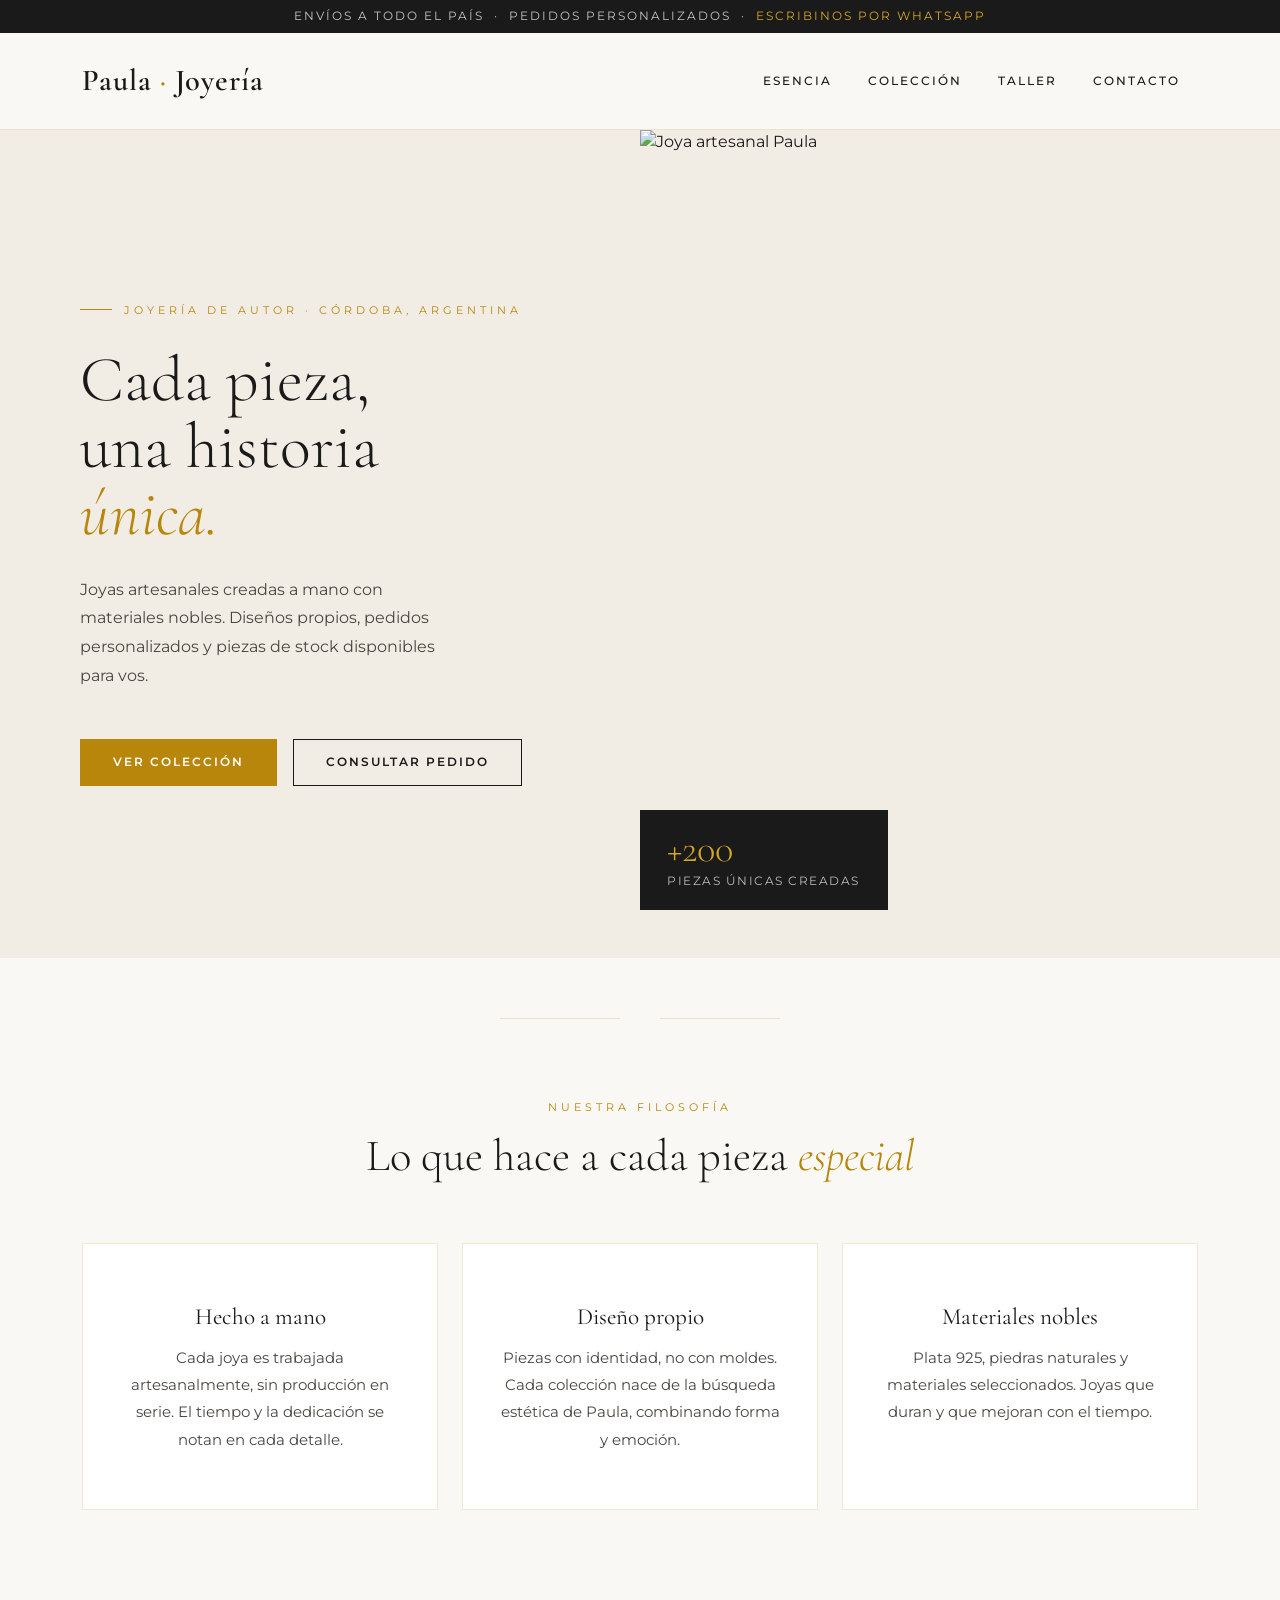
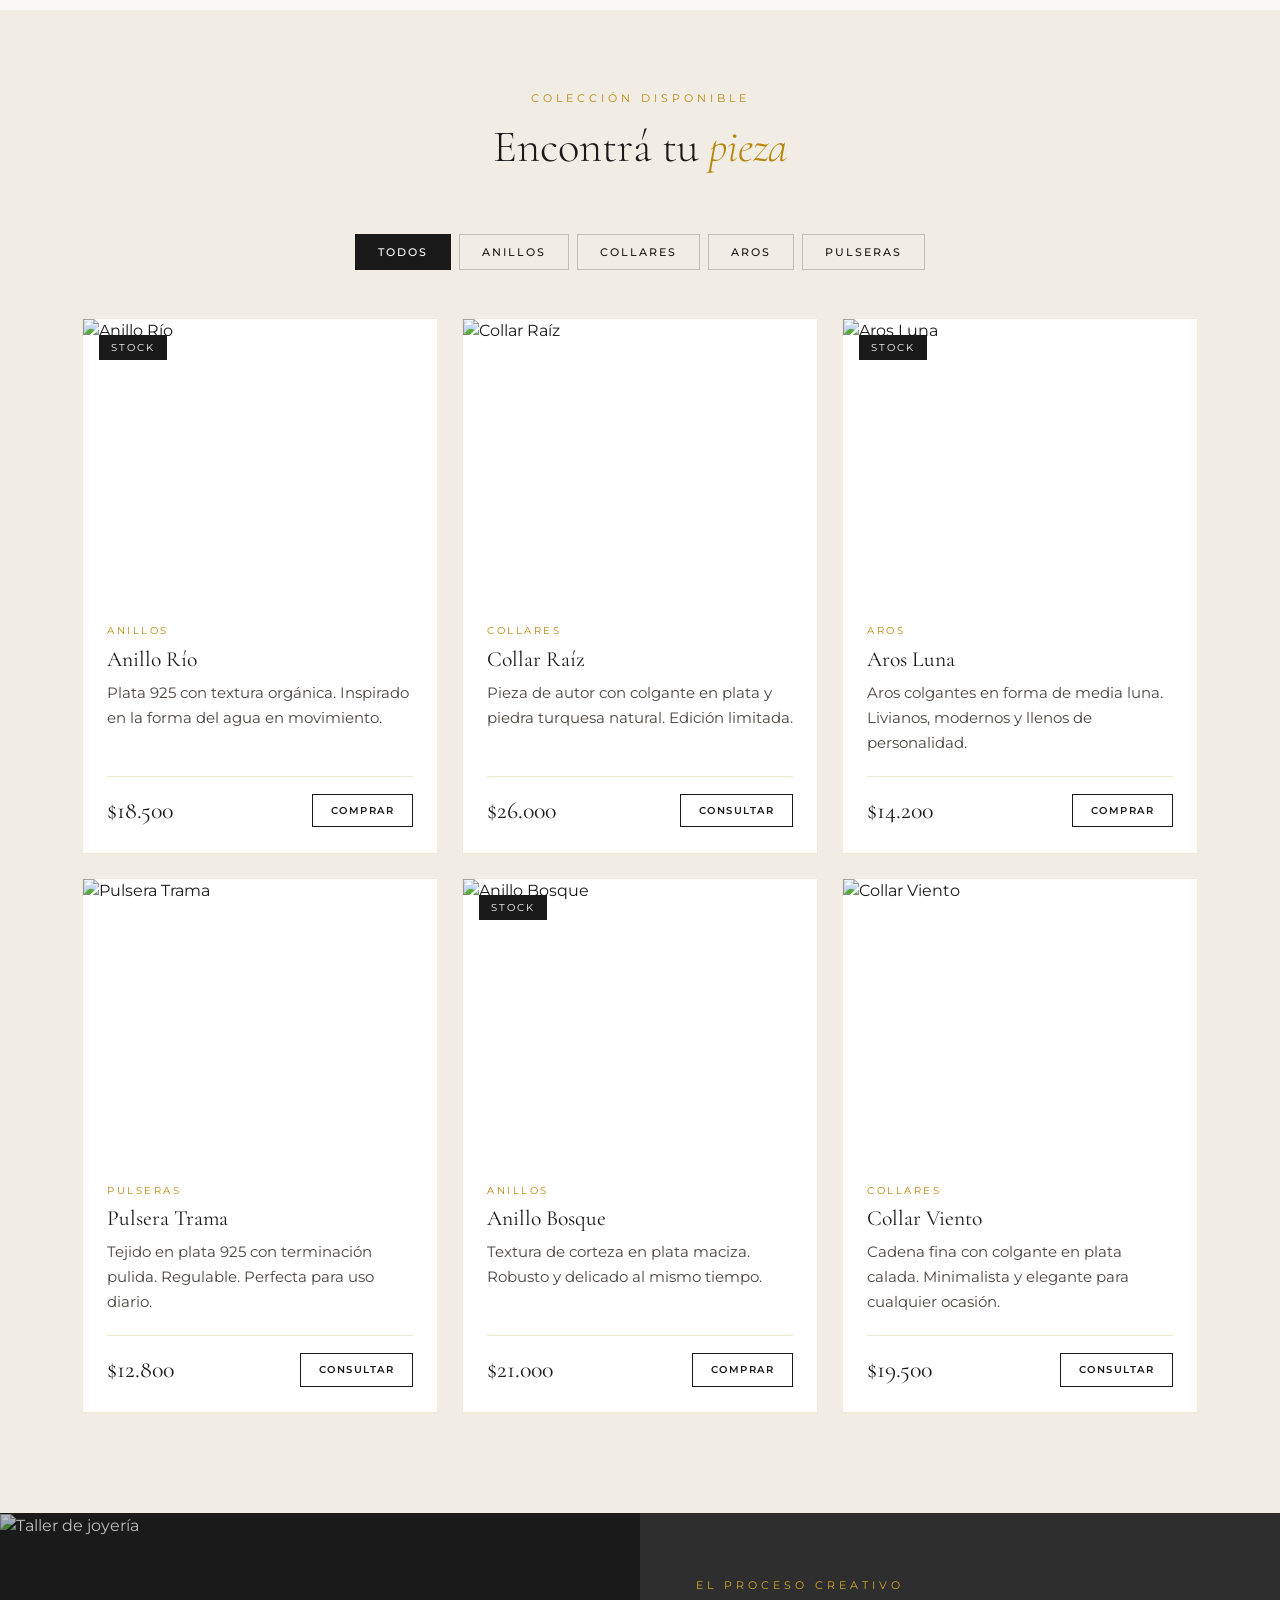
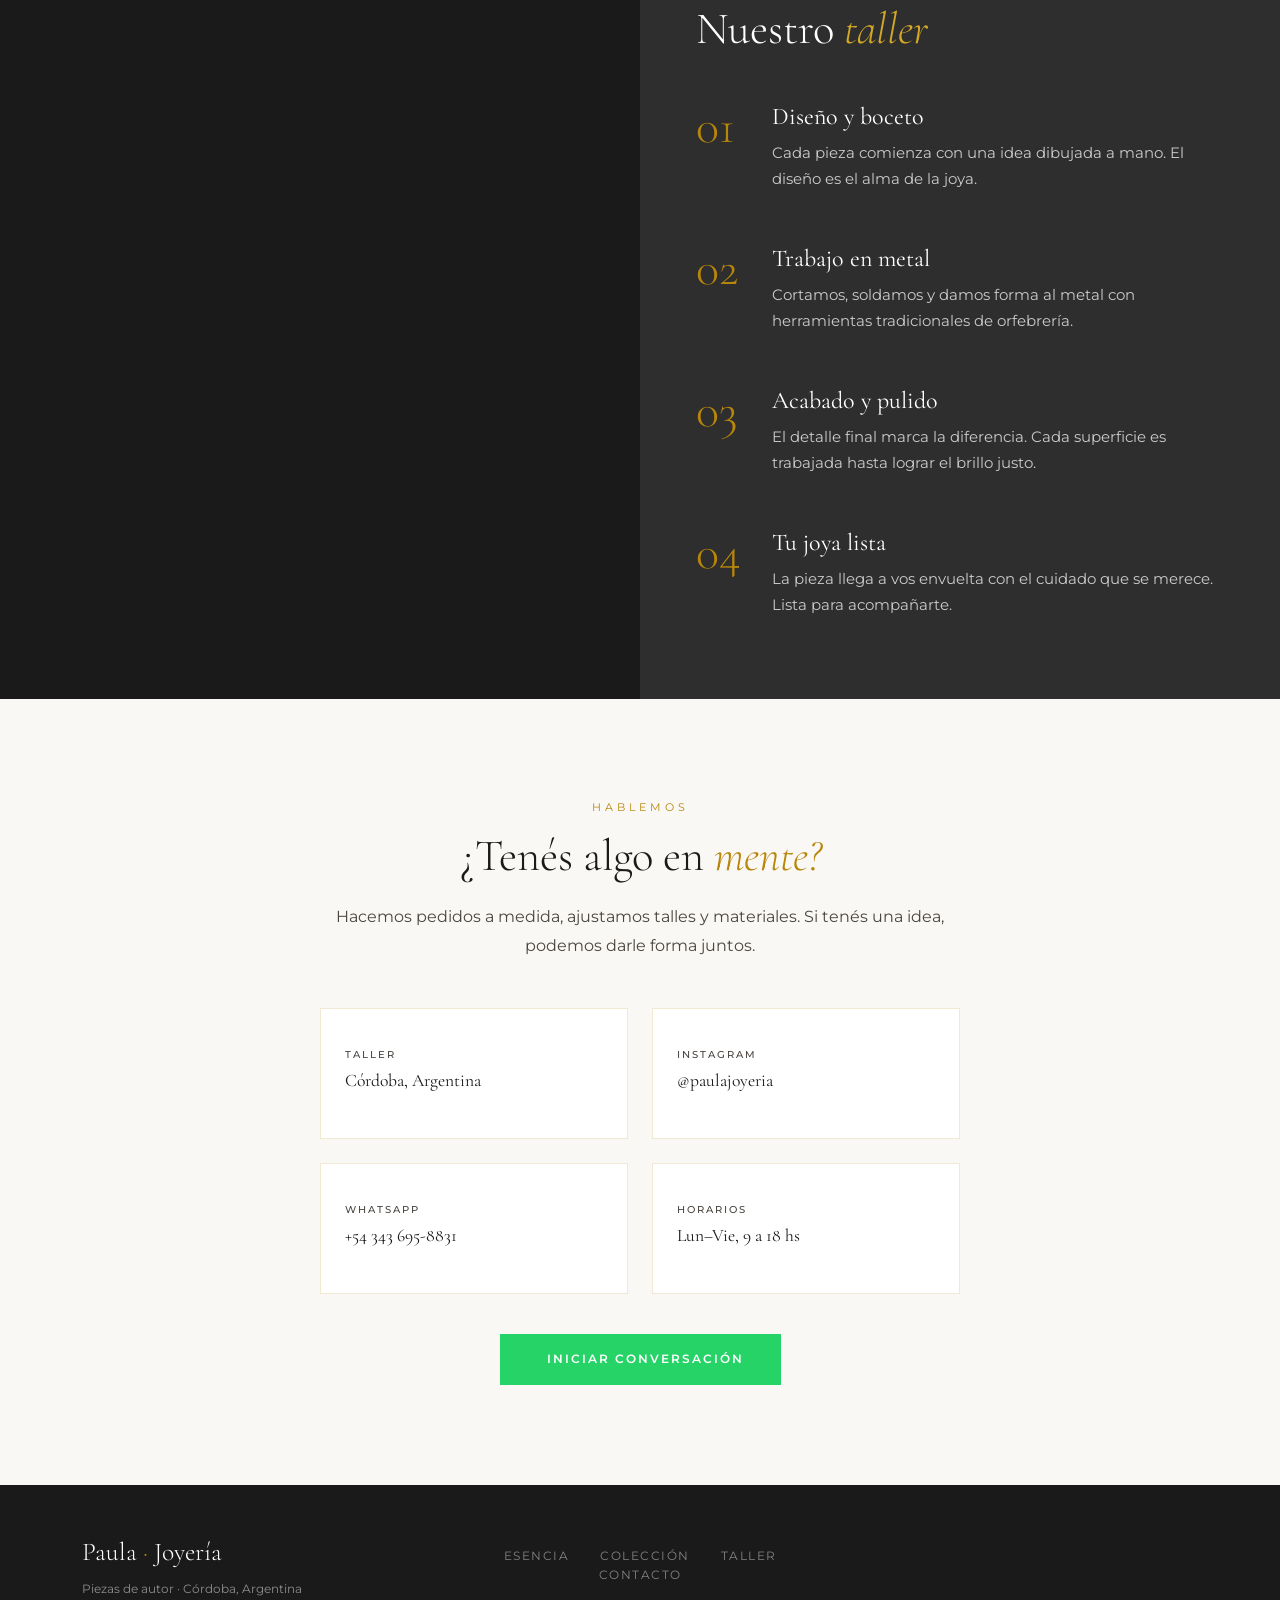
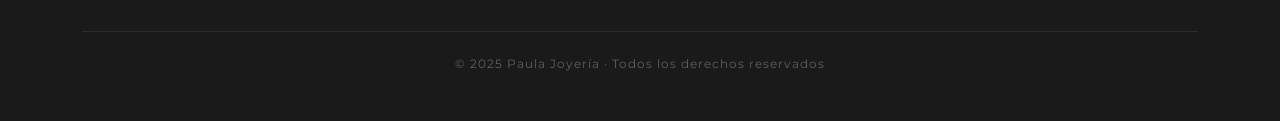
==== index.html @ 6423484e "Add files via upload" ====
<!DOCTYPE html>
<html lang="es">
<head>
  <meta charset="UTF-8" />
  <meta name="viewport" content="width=device-width, initial-scale=1.0"/>
  <title>Paula Joyería · Piezas de Autor</title>
  <meta name="description" content="Joyería de autor artesanal. Piezas únicas creadas a mano en Córdoba, Argentina. Consultá por pedidos personalizados."/>
  <link rel="preconnect" href="https://fonts.googleapis.com"/>
  <link rel="preconnect" href="https://fonts.gstatic.com" crossorigin/>
  <link href="https://fonts.googleapis.com/css2?family=Cormorant+Garamond:ital,wght@0,300;0,400;0,600;1,300;1,400&family=Montserrat:wght@300;400;500;600&display=swap" rel="stylesheet"/>
  <link rel="stylesheet" href="https://cdnjs.cloudflare.com/ajax/libs/bootstrap/5.3.3/css/bootstrap.min.css"/>
  <link rel="stylesheet" href="https://cdnjs.cloudflare.com/ajax/libs/bootstrap-icons/1.11.3/font/bootstrap-icons.min.css"/>
  <link rel="stylesheet" href="style.css"/>
</head>
<body>

<!-- TOP BAR -->
<div class="top-bar">
  Envíos a todo el país &nbsp;·&nbsp; Pedidos personalizados &nbsp;·&nbsp;
  <a href="https://wa.me/5493436958831">Escribinos por WhatsApp</a>
</div>

<!-- NAVBAR -->
<nav class="navbar">
  <div class="container d-flex align-items-center justify-content-between">
    <a class="navbar-brand" href="#inicio">Paula <span>·</span> Joyería</a>
    <div class="d-none d-md-flex align-items-center">
      <a class="nav-link" href="#esencia">Esencia</a>
      <a class="nav-link" href="#productos">Colección</a>
      <a class="nav-link" href="#taller">Taller</a>
      <a class="nav-link" href="#contacto">Contacto</a>
    </div>
    <button class="navbar-toggler d-md-none border-0 bg-transparent fs-4" data-bs-toggle="collapse" data-bs-target="#menuMobile">
      <i class="bi bi-list"></i>
    </button>
  </div>
  <div class="collapse" id="menuMobile">
    <div class="container pb-3 d-flex flex-column gap-2 pt-2">
      <a class="nav-link" href="#esencia">Esencia</a>
      <a class="nav-link" href="#productos">Colección</a>
      <a class="nav-link" href="#taller">Taller</a>
      <a class="nav-link" href="#contacto">Contacto</a>
    </div>
  </div>
</nav>

<!-- HERO -->
<section class="hero" id="inicio">
  <div class="hero-copy">
    <div class="hero-eyebrow">Joyería de Autor · Córdoba, Argentina</div>
    <h1 class="hero-titulo">
      Cada pieza,<br/>
      una historia<br/>
      <em>única.</em>
    </h1>
    <p class="hero-subtitulo">
      Joyas artesanales creadas a mano con materiales nobles. Diseños propios, pedidos personalizados y piezas de stock disponibles para vos.
    </p>
    <div class="hero-ctas">
      <a href="#productos" class="btn-oro">Ver colección</a>
      <a href="#contacto" class="btn-outline-oro">Consultar pedido</a>
    </div>
  </div>
  <div class="hero-visual">
    <img
      src="https://images.unsplash.com/photo-1611085583191-a3b181a88401?w=900&auto=format&fit=crop&q=80"
      alt="Joya artesanal Paula"
    />
    <div class="hero-badge">
      <div class="hero-badge-num">+200</div>
      <div class="hero-badge-label">Piezas únicas creadas</div>
    </div>
  </div>
</section>

<!-- DIVIDER -->
<div class="divider-oro">
  <i class="bi bi-gem divider-oro-icon"></i>
</div>

<!-- ESENCIA -->
<section id="esencia">
  <div class="container">
    <p class="seccion-eyebrow reveal">Nuestra filosofía</p>
    <h2 class="seccion-titulo reveal">Lo que hace a cada pieza <em>especial</em></h2>
    <div class="row g-4">
      <div class="col-md-4 reveal reveal-delay-1">
        <div class="pilar">
          <i class="bi bi-hand-index-thumb pilar-icono"></i>
          <h4>Hecho a mano</h4>
          <p>Cada joya es trabajada artesanalmente, sin producción en serie. El tiempo y la dedicación se notan en cada detalle.</p>
        </div>
      </div>
      <div class="col-md-4 reveal reveal-delay-2">
        <div class="pilar">
          <i class="bi bi-award pilar-icono"></i>
          <h4>Diseño propio</h4>
          <p>Piezas con identidad, no con moldes. Cada colección nace de la búsqueda estética de Paula, combinando forma y emoción.</p>
        </div>
      </div>
      <div class="col-md-4 reveal reveal-delay-3">
        <div class="pilar">
          <i class="bi bi-patch-check pilar-icono"></i>
          <h4>Materiales nobles</h4>
          <p>Plata 925, piedras naturales y materiales seleccionados. Joyas que duran y que mejoran con el tiempo.</p>
        </div>
      </div>
    </div>
  </div>
</section>

<!-- PRODUCTOS -->
<section id="productos">
  <div class="container">
    <p class="seccion-eyebrow reveal">Colección disponible</p>
    <h2 class="seccion-titulo reveal">Encontrá tu <em>pieza</em></h2>

    <!-- Filtros -->
    <div class="filtros reveal">
      <button class="filtro-btn active filter-btn" data-filter="todos">Todos</button>
      <button class="filtro-btn filter-btn" data-filter="anillos">Anillos</button>
      <button class="filtro-btn filter-btn" data-filter="collares">Collares</button>
      <button class="filtro-btn filter-btn" data-filter="aros">Aros</button>
      <button class="filtro-btn filter-btn" data-filter="pulseras">Pulseras</button>
    </div>

    <div class="row g-4">

      <!-- Producto 1 -->
      <div class="col-sm-6 col-lg-4 product-item reveal reveal-delay-1" data-categoria="anillos">
        <div class="producto-card">
          <div class="producto-card-img">
            <img src="https://images.unsplash.com/photo-1605100804763-247f67b3557e?w=600&auto=format&fit=crop&q=80" alt="Anillo Río"/>
            <span class="producto-badge">Stock</span>
          </div>
          <div class="producto-card-body">
            <p class="producto-categoria">Anillos</p>
            <h3 class="producto-nombre">Anillo Río</h3>
            <p class="producto-desc">Plata 925 con textura orgánica. Inspirado en la forma del agua en movimiento.</p>
            <div class="producto-footer">
              <span class="producto-precio">$18.500</span>
              <button class="btn-consultar btn-reservar" data-nombre="Anillo Río" data-precio="18500" data-tipo="compra">Comprar</button>
            </div>
          </div>
        </div>
      </div>

      <!-- Producto 2 -->
      <div class="col-sm-6 col-lg-4 product-item reveal reveal-delay-2" data-categoria="collares">
        <div class="producto-card">
          <div class="producto-card-img">
            <img src="https://images.unsplash.com/photo-1599643478518-a784e5dc4c8f?w=600&auto=format&fit=crop&q=80" alt="Collar Raíz"/>
          </div>
          <div class="producto-card-body">
            <p class="producto-categoria">Collares</p>
            <h3 class="producto-nombre">Collar Raíz</h3>
            <p class="producto-desc">Pieza de autor con colgante en plata y piedra turquesa natural. Edición limitada.</p>
            <div class="producto-footer">
              <span class="producto-precio">$26.000</span>
              <button class="btn-consultar btn-reservar" data-nombre="Collar Raíz" data-precio="26000" data-tipo="consulta">Consultar</button>
            </div>
          </div>
        </div>
      </div>

      <!-- Producto 3 -->
      <div class="col-sm-6 col-lg-4 product-item reveal reveal-delay-3" data-categoria="aros">
        <div class="producto-card">
          <div class="producto-card-img">
            <img src="https://images.unsplash.com/photo-1535632066927-ab7c9ab60908?w=600&auto=format&fit=crop&q=80" alt="Aros Luna"/>
            <span class="producto-badge">Stock</span>
          </div>
          <div class="producto-card-body">
            <p class="producto-categoria">Aros</p>
            <h3 class="producto-nombre">Aros Luna</h3>
            <p class="producto-desc">Aros colgantes en forma de media luna. Livianos, modernos y llenos de personalidad.</p>
            <div class="producto-footer">
              <span class="producto-precio">$14.200</span>
              <button class="btn-consultar btn-reservar" data-nombre="Aros Luna" data-precio="14200" data-tipo="compra">Comprar</button>
            </div>
          </div>
        </div>
      </div>

      <!-- Producto 4 -->
      <div class="col-sm-6 col-lg-4 product-item reveal reveal-delay-1" data-categoria="pulseras">
        <div class="producto-card">
          <div class="producto-card-img">
            <img src="https://images.unsplash.com/photo-1573408301185-9519f94815f0?w=600&auto=format&fit=crop&q=80" alt="Pulsera Trama"/>
          </div>
          <div class="producto-card-body">
            <p class="producto-categoria">Pulseras</p>
            <h3 class="producto-nombre">Pulsera Trama</h3>
            <p class="producto-desc">Tejido en plata 925 con terminación pulida. Regulable. Perfecta para uso diario.</p>
            <div class="producto-footer">
              <span class="producto-precio">$12.800</span>
              <button class="btn-consultar btn-reservar" data-nombre="Pulsera Trama" data-precio="12800" data-tipo="consulta">Consultar</button>
            </div>
          </div>
        </div>
      </div>

      <!-- Producto 5 -->
      <div class="col-sm-6 col-lg-4 product-item reveal reveal-delay-2" data-categoria="anillos">
        <div class="producto-card">
          <div class="producto-card-img">
            <img src="https://images.unsplash.com/photo-1589674781759-c21c37956a44?w=600&auto=format&fit=crop&q=80" alt="Anillo Bosque"/>
            <span class="producto-badge">Stock</span>
          </div>
          <div class="producto-card-body">
            <p class="producto-categoria">Anillos</p>
            <h3 class="producto-nombre">Anillo Bosque</h3>
            <p class="producto-desc">Textura de corteza en plata maciza. Robusto y delicado al mismo tiempo.</p>
            <div class="producto-footer">
              <span class="producto-precio">$21.000</span>
              <button class="btn-consultar btn-reservar" data-nombre="Anillo Bosque" data-precio="21000" data-tipo="compra">Comprar</button>
            </div>
          </div>
        </div>
      </div>

      <!-- Producto 6 -->
      <div class="col-sm-6 col-lg-4 product-item reveal reveal-delay-3" data-categoria="collares">
        <div class="producto-card">
          <div class="producto-card-img">
            <img src="https://images.unsplash.com/photo-1611652022419-a9419f74343d?w=600&auto=format&fit=crop&q=80" alt="Collar Viento"/>
          </div>
          <div class="producto-card-body">
            <p class="producto-categoria">Collares</p>
            <h3 class="producto-nombre">Collar Viento</h3>
            <p class="producto-desc">Cadena fina con colgante en plata calada. Minimalista y elegante para cualquier ocasión.</p>
            <div class="producto-footer">
              <span class="producto-precio">$19.500</span>
              <button class="btn-consultar btn-reservar" data-nombre="Collar Viento" data-precio="19500" data-tipo="consulta">Consultar</button>
            </div>
          </div>
        </div>
      </div>

    </div>
  </div>
</section>

<!-- TALLER -->
<section id="taller">
  <div class="taller-grid">
    <div class="taller-img">
      <img src="https://images.unsplash.com/photo-1617038220319-276d3cfab638?w=800&auto=format&fit=crop&q=80" alt="Taller de joyería"/>
    </div>
    <div class="taller-contenido">
      <p class="seccion-eyebrow reveal" style="text-align:left; color:var(--oro-claro); margin-bottom:10px;">El proceso creativo</p>
      <h2 class="seccion-titulo reveal" style="text-align:left; color:#fff; margin-bottom:48px;">Nuestro <em style="color:var(--oro-claro);">taller</em></h2>
      <div class="taller-item reveal">
        <div class="taller-item-num">01</div>
        <div class="taller-item-texto">
          <h5>Diseño y boceto</h5>
          <p>Cada pieza comienza con una idea dibujada a mano. El diseño es el alma de la joya.</p>
        </div>
      </div>
      <div class="taller-item reveal reveal-delay-1">
        <div class="taller-item-num">02</div>
        <div class="taller-item-texto">
          <h5>Trabajo en metal</h5>
          <p>Cortamos, soldamos y damos forma al metal con herramientas tradicionales de orfebrería.</p>
        </div>
      </div>
      <div class="taller-item reveal reveal-delay-2">
        <div class="taller-item-num">03</div>
        <div class="taller-item-texto">
          <h5>Acabado y pulido</h5>
          <p>El detalle final marca la diferencia. Cada superficie es trabajada hasta lograr el brillo justo.</p>
        </div>
      </div>
      <div class="taller-item reveal reveal-delay-3">
        <div class="taller-item-num">04</div>
        <div class="taller-item-texto">
          <h5>Tu joya lista</h5>
          <p>La pieza llega a vos envuelta con el cuidado que se merece. Lista para acompañarte.</p>
        </div>
      </div>
    </div>
  </div>
</section>

<!-- CONTACTO -->
<section id="contacto">
  <div class="container">
    <div class="contacto-inner">
      <p class="seccion-eyebrow reveal">Hablemos</p>
      <h2 class="seccion-titulo reveal">¿Tenés algo en <em>mente?</em></h2>
      <p class="contacto-bajada reveal">
        Hacemos pedidos a medida, ajustamos talles y materiales. Si tenés una idea, podemos darle forma juntos.
      </p>
      <div class="contacto-grid reveal">
        <div class="contacto-item">
          <i class="bi bi-geo-alt"></i>
          <h6>Taller</h6>
          <p>Córdoba, Argentina</p>
        </div>
        <div class="contacto-item">
          <i class="bi bi-instagram"></i>
          <h6>Instagram</h6>
          <p><a href="#" target="_blank">@paulajoyeria</a></p>
        </div>
        <div class="contacto-item">
          <i class="bi bi-whatsapp"></i>
          <h6>WhatsApp</h6>
          <p><a href="https://wa.me/5493436958831">+54 343 695-8831</a></p>
        </div>
        <div class="contacto-item">
          <i class="bi bi-clock"></i>
          <h6>Horarios</h6>
          <p>Lun–Vie, 9 a 18 hs</p>
        </div>
      </div>
      <a href="https://wa.me/5493436958831" target="_blank" class="btn-whatsapp reveal">
        <i class="bi bi-whatsapp"></i>
        Iniciar conversación
      </a>
    </div>
  </div>
</section>

<!-- FOOTER -->
<footer>
  <div class="container">
    <div class="row align-items-center">
      <div class="col-md-4 mb-4 mb-md-0">
        <div class="brand">Paula <span>·</span> Joyería</div>
        <div style="font-size:0.78rem; margin-top:4px;">Piezas de autor · Córdoba, Argentina</div>
      </div>
      <div class="col-md-4 text-center mb-4 mb-md-0">
        <div class="footer-links">
          <a href="#esencia">Esencia</a>
          <a href="#productos">Colección</a>
          <a href="#taller">Taller</a>
          <a href="#contacto">Contacto</a>
        </div>
      </div>
      <div class="col-md-4 text-md-end">
        <a href="https://www.instagram.com" target="_blank" style="color:rgba(255,255,255,0.45); font-size:1.3rem; margin-left:16px; transition:color 0.3s;" onmouseover="this.style.color='#b8860b'" onmouseout="this.style.color='rgba(255,255,255,0.45)'">
          <i class="bi bi-instagram"></i>
        </a>
        <a href="https://wa.me/5493436958831" target="_blank" style="color:rgba(255,255,255,0.45); font-size:1.3rem; margin-left:16px; transition:color 0.3s;" onmouseover="this.style.color='#25D366'" onmouseout="this.style.color='rgba(255,255,255,0.45)'">
          <i class="bi bi-whatsapp"></i>
        </a>
      </div>
    </div>
    <div class="footer-bottom">
      <p style="color:rgba(255,255,255,0.3); font-size:0.72rem; letter-spacing:1px;">
        © 2025 Paula Joyería · Todos los derechos reservados
      </p>
    </div>
  </div>
</footer>

<!-- MODAL CONSULTA / COMPRA -->
<div class="modal fade" id="modalReserva" tabindex="-1">
  <div class="modal-dialog modal-dialog-centered">
    <div class="modal-content">
      <div class="modal-header">
        <h5 class="modal-title" id="modalTituloTexto">Consultar por WhatsApp</h5>
        <button type="button" class="btn-close" data-bs-dismiss="modal"></button>
      </div>
      <div class="modal-body">
        <div class="producto-resumen">
          <span id="itemReservaNombre">—</span>
          <span id="itemReservaPrecio">—</span>
        </div>
        <form id="formReserva" novalidate>
          <div class="mb-3">
            <label class="form-label">Tu nombre</label>
            <input type="text" class="form-control" id="clienteNombre" placeholder="María García" required/>
          </div>
          <div class="mb-3">
            <label class="form-label">Tu teléfono</label>
            <input type="tel" class="form-control" id="clienteTelefono" placeholder="+54 9 343 xxx xxxx" required/>
          </div>
          <div class="mb-3 d-none" id="contenedorTalle">
            <label class="form-label">Tu medida / talle</label>
            <input type="text" class="form-control" id="clienteTalle" placeholder="Ej: 14, M, 17cm…"/>
          </div>
          <button type="submit" class="btn-modal-enviar" id="btnSubmitModal">Enviar consulta por WhatsApp</button>
        </form>
      </div>
    </div>
  </div>
</div>

<script src="https://cdnjs.cloudflare.com/ajax/libs/bootstrap/5.3.3/js/bootstrap.bundle.min.js"></script>
<script src="app.js"></script>
</body>
</html>
---- style.css ----
/* =============================================
   DESIGN TOKENS
============================================= */
:root {
  --oro:          #b8860b;
  --oro-claro:    #d4a827;
  --oro-suave:    #f0e6c8;
  --carbon:       #1a1a1a;
  --carbon-medio: #2e2e2e;
  --marfil:       #faf8f4;
  --crema:        #f2ede4;
  --gris-calido:  #4a4540;
  --borde:        rgba(184,134,11,0.18);

  --ff-display: 'Cormorant Garamond', Georgia, serif;
  --ff-body:    'Montserrat', system-ui, sans-serif;

  --transition: 0.35s ease;
}

/* =============================================
   BASE
============================================= */
*, *::before, *::after { box-sizing: border-box; margin: 0; padding: 0; }

html { scroll-behavior: smooth; }

body {
  background: var(--marfil);
  font-family: var(--ff-body);
  font-weight: 400;
  font-size: 16px;
  color: var(--carbon);
  -webkit-font-smoothing: antialiased;
}

/* =============================================
   TOP BAR
============================================= */
.top-bar {
  background: var(--carbon);
  color: rgba(255,255,255,0.75);
  font-size: 0.72rem;
  letter-spacing: 2px;
  text-transform: uppercase;
  padding: 8px 0;
  text-align: center;
}
.top-bar a { color: var(--oro-claro); text-decoration: none; }

/* =============================================
   NAVBAR
============================================= */
.navbar {
  background: var(--marfil);
  padding: 20px 0;
  border-bottom: 1px solid var(--borde);
  position: sticky;
  top: 0;
  z-index: 1000;
  backdrop-filter: blur(8px);
}

.navbar-brand {
  font-family: var(--ff-display);
  font-size: 1.9rem;
  font-weight: 600;
  color: var(--carbon) !important;
  letter-spacing: 1px;
}
.navbar-brand span { color: var(--oro); }

.nav-link {
  font-family: var(--ff-body);
  font-size: 0.75rem;
  font-weight: 500;
  letter-spacing: 2px;
  text-transform: uppercase;
  color: var(--carbon) !important;
  padding: 4px 0 !important;
  margin: 0 18px;
  position: relative;
}
.nav-link::after {
  content: '';
  position: absolute;
  bottom: 0; left: 0;
  width: 0; height: 1px;
  background: var(--oro);
  transition: width var(--transition);
}
.nav-link:hover::after { width: 100%; }
.nav-link:hover { color: var(--oro) !important; }

/* =============================================
   HERO
============================================= */
.hero {
  min-height: 92vh;
  display: grid;
  grid-template-columns: 1fr 1fr;
  background: var(--crema);
  overflow: hidden;
}

.hero-copy {
  display: flex;
  flex-direction: column;
  justify-content: center;
  padding: 80px 60px 80px 80px;
}

.hero-eyebrow {
  font-family: var(--ff-body);
  font-size: 0.68rem;
  letter-spacing: 4px;
  text-transform: uppercase;
  color: var(--oro);
  margin-bottom: 28px;
  display: flex;
  align-items: center;
  gap: 12px;
}
.hero-eyebrow::before {
  content: '';
  width: 32px;
  height: 1px;
  background: var(--oro);
  display: block;
}

.hero-titulo {
  font-family: var(--ff-display);
  font-size: clamp(3.2rem, 5vw, 5.5rem);
  font-weight: 300;
  line-height: 1.05;
  color: var(--carbon);
  margin-bottom: 28px;
}
.hero-titulo em {
  font-style: italic;
  color: var(--oro);
}

.hero-subtitulo {
  font-size: 1rem;
  font-weight: 400;
  line-height: 1.8;
  color: var(--gris-calido);
  max-width: 380px;
  margin-bottom: 48px;
}

.hero-ctas {
  display: flex;
  gap: 16px;
  flex-wrap: wrap;
}

.btn-oro {
  background: var(--oro);
  color: #fff;
  font-family: var(--ff-body);
  font-size: 0.72rem;
  font-weight: 600;
  letter-spacing: 2px;
  text-transform: uppercase;
  border: 1px solid var(--oro);
  padding: 14px 32px;
  text-decoration: none;
  transition: var(--transition);
  display: inline-block;
}
.btn-oro:hover {
  background: transparent;
  color: var(--oro);
}

.btn-outline-oro {
  background: transparent;
  color: var(--carbon);
  font-family: var(--ff-body);
  font-size: 0.72rem;
  font-weight: 600;
  letter-spacing: 2px;
  text-transform: uppercase;
  border: 1px solid var(--carbon);
  padding: 14px 32px;
  text-decoration: none;
  transition: var(--transition);
  display: inline-block;
  cursor: pointer;
}
.btn-outline-oro:hover {
  border-color: var(--oro);
  color: var(--oro);
}

.hero-visual {
  position: relative;
  overflow: hidden;
}
.hero-visual img {
  width: 100%; height: 100%;
  object-fit: cover;
  object-position: center;
  display: block;
}

.hero-badge {
  position: absolute;
  bottom: 48px;
  left: -1px;
  background: var(--carbon);
  color: #fff;
  padding: 20px 28px;
  font-family: var(--ff-display);
}
.hero-badge-num {
  font-size: 2.4rem;
  font-weight: 300;
  line-height: 1;
  color: var(--oro-claro);
}
.hero-badge-label {
  font-size: 0.72rem;
  font-family: var(--ff-body);
  letter-spacing: 1.5px;
  text-transform: uppercase;
  opacity: 0.7;
  margin-top: 4px;
}

/* =============================================
   SEPARADOR
============================================= */
.divider-oro {
  display: flex;
  align-items: center;
  gap: 20px;
  justify-content: center;
  padding: 60px 0 0;
}
.divider-oro::before, .divider-oro::after {
  content: '';
  flex: 1;
  max-width: 120px;
  height: 1px;
  background: var(--borde);
}
.divider-oro-icon { color: var(--oro); font-size: 1.1rem; }

/* =============================================
   SECCIÓN ESENCIA
============================================= */
#esencia {
  padding: 80px 0 100px;
}

.seccion-eyebrow {
  font-family: var(--ff-body);
  font-size: 0.68rem;
  letter-spacing: 4px;
  text-transform: uppercase;
  color: var(--oro);
  text-align: center;
  margin-bottom: 16px;
}

.seccion-titulo {
  font-family: var(--ff-display);
  font-size: clamp(2.2rem, 3.5vw, 3.4rem);
  font-weight: 300;
  text-align: center;
  color: var(--carbon);
  margin-bottom: 60px;
  line-height: 1.15;
}
.seccion-titulo em { font-style: italic; color: var(--oro); }

.pilar {
  text-align: center;
  padding: 40px 32px;
  background: #fff;
  border: 1px solid var(--borde);
  transition: var(--transition);
  height: 100%;
}
.pilar:hover {
  border-color: var(--oro);
  box-shadow: 0 12px 40px rgba(184,134,11,0.1);
  transform: translateY(-4px);
}
.pilar-icono {
  font-size: 2rem;
  color: var(--oro);
  margin-bottom: 20px;
  display: block;
}
.pilar h4 {
  font-family: var(--ff-display);
  font-size: 1.45rem;
  font-weight: 400;
  margin-bottom: 12px;
}
.pilar p {
  font-size: 0.95rem;
  font-weight: 400;
  line-height: 1.8;
  color: var(--gris-calido);
}

/* =============================================
   SECCIÓN PRODUCTOS
============================================= */
#productos {
  padding: 80px 0 100px;
  background: var(--crema);
}

.filtros {
  display: flex;
  gap: 8px;
  flex-wrap: wrap;
  justify-content: center;
  margin-bottom: 48px;
}
.filtro-btn {
  font-family: var(--ff-body);
  font-size: 0.68rem;
  letter-spacing: 2px;
  text-transform: uppercase;
  font-weight: 500;
  padding: 9px 22px;
  border: 1px solid rgba(0,0,0,0.2);
  background: transparent;
  color: var(--carbon);
  cursor: pointer;
  transition: var(--transition);
}
.filtro-btn:hover, .filtro-btn.active {
  background: var(--carbon);
  border-color: var(--carbon);
  color: #fff;
}

.producto-card {
  background: #fff;
  overflow: hidden;
  border: 1px solid var(--borde);
  transition: var(--transition);
  height: 100%;
  display: flex;
  flex-direction: column;
}
.producto-card:hover {
  box-shadow: 0 16px 48px rgba(0,0,0,0.1);
  transform: translateY(-4px);
}
.producto-card-img {
  position: relative;
  overflow: hidden;
}
.producto-card-img img {
  width: 100%;
  height: 280px;
  object-fit: cover;
  display: block;
  transition: transform 0.6s ease;
}
.producto-card:hover .producto-card-img img {
  transform: scale(1.05);
}
.producto-badge {
  position: absolute;
  top: 16px; left: 16px;
  background: var(--carbon);
  color: #fff;
  font-size: 0.62rem;
  letter-spacing: 2px;
  text-transform: uppercase;
  padding: 5px 12px;
}
.producto-card-body {
  padding: 24px;
  flex: 1;
  display: flex;
  flex-direction: column;
}
.producto-categoria {
  font-size: 0.65rem;
  letter-spacing: 2.5px;
  text-transform: uppercase;
  color: var(--oro);
  margin-bottom: 8px;
}
.producto-nombre {
  font-family: var(--ff-display);
  font-size: 1.35rem;
  font-weight: 400;
  color: var(--carbon);
  margin-bottom: 8px;
  line-height: 1.2;
}
.producto-desc {
  font-size: 0.92rem;
  font-weight: 400;
  color: var(--gris-calido);
  line-height: 1.7;
  margin-bottom: 20px;
  flex: 1;
}
.producto-footer {
  display: flex;
  align-items: center;
  justify-content: space-between;
  border-top: 1px solid var(--borde);
  padding-top: 16px;
}
.producto-precio {
  font-family: var(--ff-display);
  font-size: 1.5rem;
  font-weight: 400;
  color: var(--carbon);
}
.btn-consultar {
  font-size: 0.65rem;
  letter-spacing: 1.5px;
  text-transform: uppercase;
  font-weight: 600;
  background: transparent;
  color: var(--carbon);
  border: 1px solid var(--carbon);
  padding: 8px 18px;
  cursor: pointer;
  transition: var(--transition);
  font-family: var(--ff-body);
}
.btn-consultar:hover {
  background: var(--oro);
  border-color: var(--oro);
  color: #fff;
}

/* =============================================
   SECCIÓN TALLER
============================================= */
#taller {
  background: var(--carbon);
  color: #fff;
}

.taller-grid {
  display: grid;
  grid-template-columns: 1fr 1fr;
  gap: 0;
}

.taller-img {
  position: relative;
  overflow: hidden;
  min-height: 500px;
}
.taller-img img {
  width: 100%; height: 100%;
  object-fit: cover;
  filter: brightness(0.75);
}

.taller-contenido {
  padding: 64px 56px;
  display: flex;
  flex-direction: column;
  justify-content: center;
  background: var(--carbon-medio);
}

.taller-eyebrow {
  font-family: var(--ff-body);
  font-size: 0.68rem;
  letter-spacing: 4px;
  text-transform: uppercase;
  color: var(--oro-claro);
  margin-bottom: 10px;
}

.taller-titulo {
  font-family: var(--ff-display);
  font-size: clamp(2.2rem, 3.5vw, 3.4rem);
  font-weight: 300;
  color: #fff;
  margin-bottom: 48px;
  line-height: 1.15;
}
.taller-titulo em { font-style: italic; color: var(--oro-claro); }

.taller-item {
  display: flex;
  gap: 20px;
  margin-bottom: 36px;
  align-items: flex-start;
}
.taller-item:last-child { margin-bottom: 0; }

.taller-item-num {
  font-family: var(--ff-display);
  font-size: 3rem;
  font-weight: 300;
  color: var(--oro);
  line-height: 1;
  min-width: 56px;
}
.taller-item-texto h5 {
  font-family: var(--ff-display);
  font-size: 1.5rem;
  font-weight: 400;
  color: #fff;
  margin-bottom: 8px;
}
.taller-item-texto p {
  font-size: 0.95rem;
  font-weight: 400;
  line-height: 1.75;
  color: rgba(255,255,255,0.75);
}

/* =============================================
   SECCIÓN CONTACTO
============================================= */
#contacto {
  padding: 100px 0;
  background: var(--marfil);
}

.contacto-inner {
  max-width: 640px;
  margin: 0 auto;
  text-align: center;
}
.contacto-inner .seccion-titulo { margin-bottom: 20px; }

.contacto-bajada {
  font-size: 1rem;
  font-weight: 400;
  color: var(--gris-calido);
  line-height: 1.8;
  margin-bottom: 48px;
}

.contacto-grid {
  display: grid;
  grid-template-columns: 1fr 1fr;
  gap: 24px;
  margin-bottom: 40px;
  text-align: left;
}

.contacto-item {
  padding: 28px 24px;
  background: #fff;
  border: 1px solid var(--borde);
}
.contacto-item i {
  font-size: 1.3rem;
  color: var(--oro);
  margin-bottom: 12px;
  display: block;
}
.contacto-item h6 {
  font-family: var(--ff-body);
  font-size: 0.65rem;
  letter-spacing: 2px;
  text-transform: uppercase;
  color: var(--gris-calido);
  margin-bottom: 6px;
}
.contacto-item p {
  font-family: var(--ff-display);
  font-size: 1.1rem;
  color: var(--carbon);
}
.contacto-item a {
  color: var(--carbon);
  text-decoration: none;
  transition: var(--transition);
}
.contacto-item a:hover { color: var(--oro); }

.btn-whatsapp {
  display: inline-flex;
  align-items: center;
  gap: 10px;
  background: #25D366;
  color: #fff;
  font-family: var(--ff-body);
  font-size: 0.72rem;
  font-weight: 600;
  letter-spacing: 2px;
  text-transform: uppercase;
  padding: 16px 36px;
  text-decoration: none;
  transition: var(--transition);
  border: 1px solid #25D366;
}
.btn-whatsapp:hover {
  background: transparent;
  color: #25D366;
}

/* =============================================
   FOOTER
============================================= */
footer {
  background: var(--carbon);
  color: rgba(255,255,255,0.5);
  padding: 48px 0 32px;
  font-size: 0.78rem;
}
footer .brand {
  font-family: var(--ff-display);
  font-size: 1.6rem;
  font-weight: 300;
  color: #fff;
  margin-bottom: 8px;
}
footer .brand span { color: var(--oro); }
footer .footer-links a {
  color: rgba(255,255,255,0.45);
  text-decoration: none;
  font-size: 0.72rem;
  letter-spacing: 1.5px;
  text-transform: uppercase;
  transition: var(--transition);
  margin: 0 14px;
}
footer .footer-links a:hover { color: var(--oro); }
footer .footer-bottom {
  border-top: 1px solid rgba(255,255,255,0.08);
  margin-top: 32px;
  padding-top: 24px;
  text-align: center;
  letter-spacing: 1px;
}

/* =============================================
   MODAL
============================================= */
.modal-content {
  border: none;
  border-radius: 0;
  background: var(--marfil);
}
.modal-header {
  border-bottom: 1px solid var(--borde);
  padding: 28px 32px;
}
.modal-title {
  font-family: var(--ff-display);
  font-size: 1.5rem;
  font-weight: 400;
}
.modal-body { padding: 32px; }

.producto-resumen {
  background: #fff;
  border: 1px solid var(--borde);
  padding: 16px 20px;
  margin-bottom: 24px;
  display: flex;
  justify-content: space-between;
  align-items: center;
}
.producto-resumen span:first-child {
  font-family: var(--ff-display);
  font-size: 1.1rem;
}
.producto-resumen span:last-child {
  font-family: var(--ff-display);
  font-size: 1.2rem;
  color: var(--oro);
}

.form-label {
  font-size: 0.7rem;
  letter-spacing: 1.5px;
  text-transform: uppercase;
  font-weight: 500;
  color: var(--gris-calido);
  margin-bottom: 6px;
}
.form-control {
  border-radius: 0;
  border: 1px solid rgba(0,0,0,0.15);
  padding: 11px 14px;
  font-family: var(--ff-body);
  font-size: 0.88rem;
  background: #fff;
}
.form-control:focus {
  border-color: var(--oro);
  box-shadow: 0 0 0 3px rgba(184,134,11,0.1);
}

.btn-modal-enviar {
  width: 100%;
  background: var(--oro);
  color: #fff;
  border: none;
  padding: 14px;
  font-family: var(--ff-body);
  font-size: 0.72rem;
  font-weight: 600;
  letter-spacing: 2px;
  text-transform: uppercase;
  cursor: pointer;
  transition: var(--transition);
}
.btn-modal-enviar:hover { background: #966d08; }

/* =============================================
   ANIMACIONES SCROLL
============================================= */
.reveal {
  opacity: 0;
  transform: translateY(24px);
  transition: opacity 0.7s ease, transform 0.7s ease;
}
.reveal.visible {
  opacity: 1;
  transform: translateY(0);
}
.reveal-delay-1 { transition-delay: 0.1s; }
.reveal-delay-2 { transition-delay: 0.2s; }
.reveal-delay-3 { transition-delay: 0.3s; }

/* =============================================
   RESPONSIVE
============================================= */
@media (max-width: 991px) {
  .hero {
    grid-template-columns: 1fr;
    min-height: auto;
  }
  .hero-visual { height: 55vw; min-height: 320px; }
  .hero-copy { padding: 60px 32px; }
  .taller-grid { grid-template-columns: 1fr; }
  .taller-img { min-height: 300px; }
  .taller-contenido { padding: 48px 32px; }
}

@media (max-width: 767px) {
  .hero-copy { padding: 48px 24px; }
  .hero-badge { display: none; }
  .contacto-grid { grid-template-columns: 1fr; }
  .navbar-brand { font-size: 1.5rem; }
}

@media (prefers-reduced-motion: reduce) {
  *, *::before, *::after { transition: none !important; animation: none !important; }
}
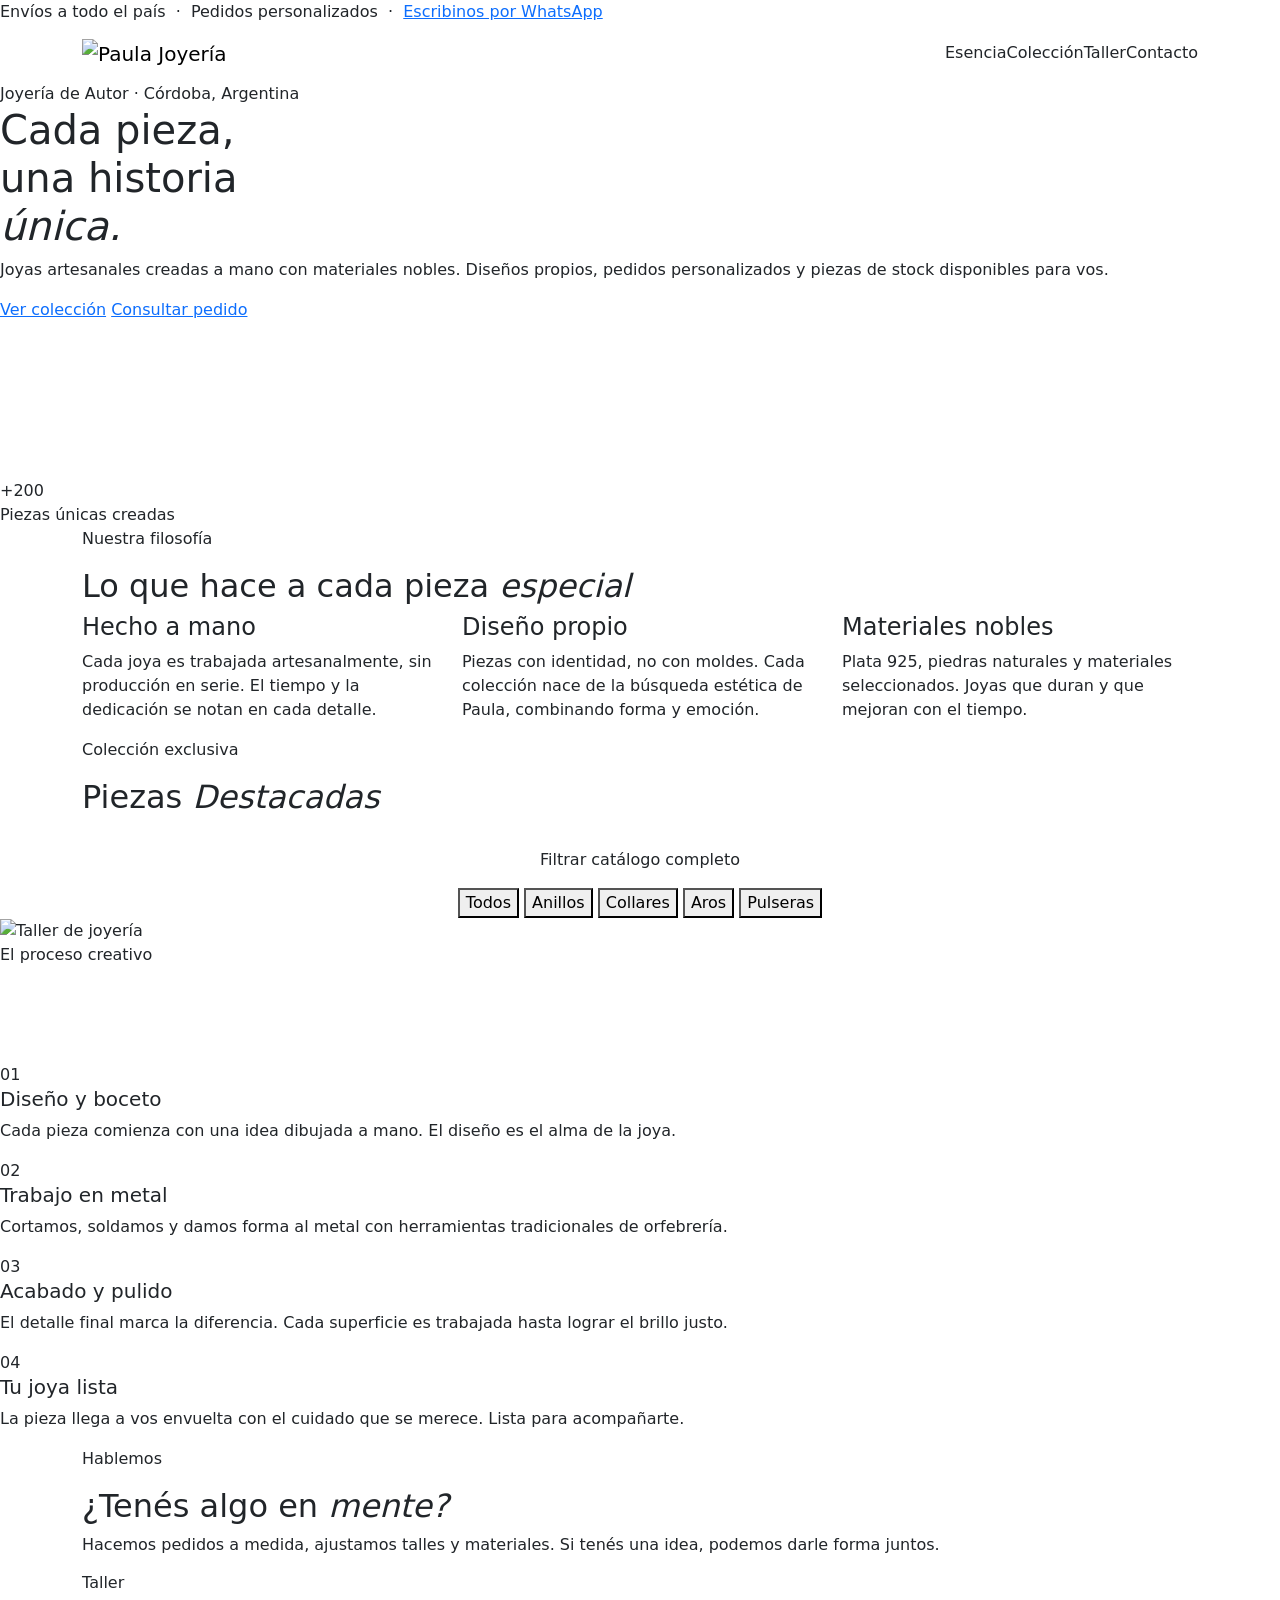
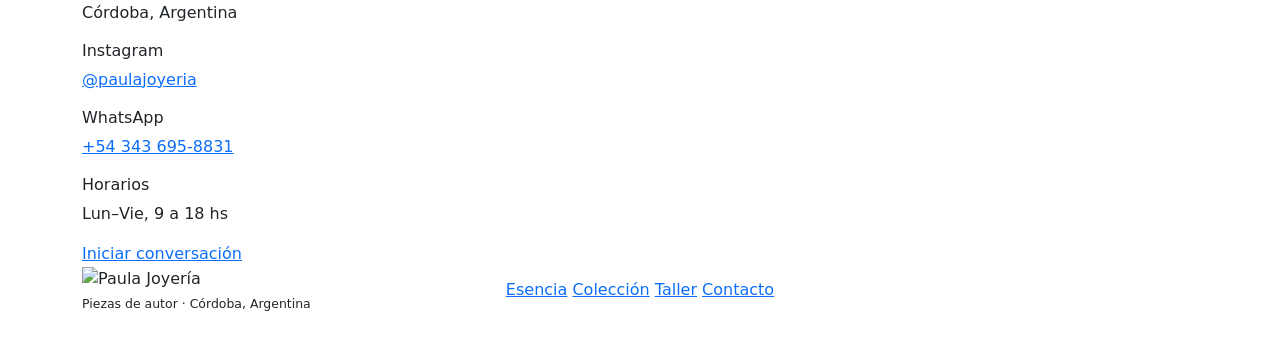
==== commit 5f578369: "Add files via upload" ====
--- a/index.html
+++ b/index.html
@@ -3,27 +3,37 @@
 <head>
   <meta charset="UTF-8" />
   <meta name="viewport" content="width=device-width, initial-scale=1.0"/>
-  <title>Paula Joyería · Piezas de Autor</title>
-  <meta name="description" content="Joyería de autor artesanal. Piezas únicas creadas a mano en Córdoba, Argentina. Consultá por pedidos personalizados."/>
+  <title>Paula Joyería · Piezas de Autor en Córdoba</title>
+  <meta name="description" content="Joyería de autor artesanal. Anillos, collares, aros y pulseras hechos a mano en plata 925. Piezas únicas y pedidos personalizados en Córdoba, Argentina."/>
+
+  <link rel="icon" type="image/png" href="/img/favicon.png"/>
+  <link rel="apple-touch-icon" href="/img/favicon.png"/>
+
+  <meta property="og:type" content="website"/>
+  <meta property="og:title" content="Paula Joyería · Piezas de Autor"/>
+  <meta property="og:description" content="Joyería de autor artesanal hecha a mano en Córdoba, Argentina. Anillos, collares, aros y pulseras en plata 925."/>
+  <meta property="og:image" content="https://images.unsplash.com/photo-1611085583191-a3b181a88401?w=1200&auto=format&fit=crop&q=80"/>
+  <meta property="og:locale" content="es_AR"/>
+
   <link rel="preconnect" href="https://fonts.googleapis.com"/>
   <link rel="preconnect" href="https://fonts.gstatic.com" crossorigin/>
   <link href="https://fonts.googleapis.com/css2?family=Cormorant+Garamond:ital,wght@0,300;0,400;0,600;1,300;1,400&family=Montserrat:wght@300;400;500;600&display=swap" rel="stylesheet"/>
   <link rel="stylesheet" href="https://cdnjs.cloudflare.com/ajax/libs/bootstrap/5.3.3/css/bootstrap.min.css"/>
   <link rel="stylesheet" href="https://cdnjs.cloudflare.com/ajax/libs/bootstrap-icons/1.11.3/font/bootstrap-icons.min.css"/>
-  <link rel="stylesheet" href="style.css"/>
+  <link rel="stylesheet" href="/joyeria/style.css"/>
 </head>
 <body>
 
-<!-- TOP BAR -->
 <div class="top-bar">
   Envíos a todo el país &nbsp;·&nbsp; Pedidos personalizados &nbsp;·&nbsp;
   <a href="https://wa.me/5493436958831">Escribinos por WhatsApp</a>
 </div>
 
-<!-- NAVBAR -->
 <nav class="navbar">
   <div class="container d-flex align-items-center justify-content-between">
-    <a class="navbar-brand" href="#inicio">Paula <span>·</span> Joyería</a>
+    <a class="navbar-brand" href="#inicio">
+      <img src="/img/logo.png" alt="Paula Joyería" class="navbar-logo"/>
+    </a>
     <div class="d-none d-md-flex align-items-center">
       <a class="nav-link" href="#esencia">Esencia</a>
       <a class="nav-link" href="#productos">Colección</a>
@@ -44,7 +54,6 @@
   </div>
 </nav>
 
-<!-- HERO -->
 <section class="hero" id="inicio">
   <div class="hero-copy">
     <div class="hero-eyebrow">Joyería de Autor · Córdoba, Argentina</div>
@@ -62,10 +71,10 @@
     </div>
   </div>
   <div class="hero-visual">
-    <img
-      src="https://images.unsplash.com/photo-1611085583191-a3b181a88401?w=900&auto=format&fit=crop&q=80"
-      alt="Joya artesanal Paula"
-    />
+    <video autoplay muted loop playsinline poster="https://images.unsplash.com/photo-1611085583191-a3b181a88401?w=900&auto=format&fit=crop&q=80">
+      <source src="hero-video.mp4" type="video/mp4" />
+      <img src="https://images.unsplash.com/photo-1611085583191-a3b181a88401?w=900&auto=format&fit=crop&q=80" alt="Joya artesanal Paula" />
+    </video>
     <div class="hero-badge">
       <div class="hero-badge-num">+200</div>
       <div class="hero-badge-label">Piezas únicas creadas</div>
@@ -73,12 +82,10 @@
   </div>
 </section>
 
-<!-- DIVIDER -->
 <div class="divider-oro">
   <i class="bi bi-gem divider-oro-icon"></i>
 </div>
 
-<!-- ESENCIA -->
 <section id="esencia">
   <div class="container">
     <p class="seccion-eyebrow reveal">Nuestra filosofía</p>
@@ -109,147 +116,38 @@
   </div>
 </section>
 
-<!-- PRODUCTOS -->
 <section id="productos">
   <div class="container">
-    <p class="seccion-eyebrow reveal">Colección disponible</p>
-    <h2 class="seccion-titulo reveal">Encontrá tu <em>pieza</em></h2>
-
-    <!-- Filtros -->
-    <div class="filtros reveal">
-      <button class="filtro-btn active filter-btn" data-filter="todos">Todos</button>
-      <button class="filtro-btn filter-btn" data-filter="anillos">Anillos</button>
-      <button class="filtro-btn filter-btn" data-filter="collares">Collares</button>
-      <button class="filtro-btn filter-btn" data-filter="aros">Aros</button>
-      <button class="filtro-btn filter-btn" data-filter="pulseras">Pulseras</button>
-    </div>
-
-    <div class="row g-4">
-
-      <!-- Producto 1 -->
-      <div class="col-sm-6 col-lg-4 product-item reveal reveal-delay-1" data-categoria="anillos">
-        <div class="producto-card">
-          <div class="producto-card-img">
-            <img src="https://images.unsplash.com/photo-1605100804763-247f67b3557e?w=600&auto=format&fit=crop&q=80" alt="Anillo Río"/>
-            <span class="producto-badge">Stock</span>
-          </div>
-          <div class="producto-card-body">
-            <p class="producto-categoria">Anillos</p>
-            <h3 class="producto-nombre">Anillo Río</h3>
-            <p class="producto-desc">Plata 925 con textura orgánica. Inspirado en la forma del agua en movimiento.</p>
-            <div class="producto-footer">
-              <span class="producto-precio">$18.500</span>
-              <button class="btn-consultar btn-reservar" data-nombre="Anillo Río" data-precio="18500" data-tipo="compra">Comprar</button>
-            </div>
-          </div>
-        </div>
-      </div>
-
-      <!-- Producto 2 -->
-      <div class="col-sm-6 col-lg-4 product-item reveal reveal-delay-2" data-categoria="collares">
-        <div class="producto-card">
-          <div class="producto-card-img">
-            <img src="https://images.unsplash.com/photo-1599643478518-a784e5dc4c8f?w=600&auto=format&fit=crop&q=80" alt="Collar Raíz"/>
-          </div>
-          <div class="producto-card-body">
-            <p class="producto-categoria">Collares</p>
-            <h3 class="producto-nombre">Collar Raíz</h3>
-            <p class="producto-desc">Pieza de autor con colgante en plata y piedra turquesa natural. Edición limitada.</p>
-            <div class="producto-footer">
-              <span class="producto-precio">$26.000</span>
-              <button class="btn-consultar btn-reservar" data-nombre="Collar Raíz" data-precio="26000" data-tipo="consulta">Consultar</button>
-            </div>
-          </div>
-        </div>
-      </div>
-
-      <!-- Producto 3 -->
-      <div class="col-sm-6 col-lg-4 product-item reveal reveal-delay-3" data-categoria="aros">
-        <div class="producto-card">
-          <div class="producto-card-img">
-            <img src="https://images.unsplash.com/photo-1535632066927-ab7c9ab60908?w=600&auto=format&fit=crop&q=80" alt="Aros Luna"/>
-            <span class="producto-badge">Stock</span>
-          </div>
-          <div class="producto-card-body">
-            <p class="producto-categoria">Aros</p>
-            <h3 class="producto-nombre">Aros Luna</h3>
-            <p class="producto-desc">Aros colgantes en forma de media luna. Livianos, modernos y llenos de personalidad.</p>
-            <div class="producto-footer">
-              <span class="producto-precio">$14.200</span>
-              <button class="btn-consultar btn-reservar" data-nombre="Aros Luna" data-precio="14200" data-tipo="compra">Comprar</button>
-            </div>
-          </div>
-        </div>
-      </div>
-
-      <!-- Producto 4 -->
-      <div class="col-sm-6 col-lg-4 product-item reveal reveal-delay-1" data-categoria="pulseras">
-        <div class="producto-card">
-          <div class="producto-card-img">
-            <img src="https://images.unsplash.com/photo-1573408301185-9519f94815f0?w=600&auto=format&fit=crop&q=80" alt="Pulsera Trama"/>
-          </div>
-          <div class="producto-card-body">
-            <p class="producto-categoria">Pulseras</p>
-            <h3 class="producto-nombre">Pulsera Trama</h3>
-            <p class="producto-desc">Tejido en plata 925 con terminación pulida. Regulable. Perfecta para uso diario.</p>
-            <div class="producto-footer">
-              <span class="producto-precio">$12.800</span>
-              <button class="btn-consultar btn-reservar" data-nombre="Pulsera Trama" data-precio="12800" data-tipo="consulta">Consultar</button>
-            </div>
-          </div>
-        </div>
-      </div>
-
-      <!-- Producto 5 -->
-      <div class="col-sm-6 col-lg-4 product-item reveal reveal-delay-2" data-categoria="anillos">
-        <div class="producto-card">
-          <div class="producto-card-img">
-            <img src="https://images.unsplash.com/photo-1589674781759-c21c37956a44?w=600&auto=format&fit=crop&q=80" alt="Anillo Bosque"/>
-            <span class="producto-badge">Stock</span>
-          </div>
-          <div class="producto-card-body">
-            <p class="producto-categoria">Anillos</p>
-            <h3 class="producto-nombre">Anillo Bosque</h3>
-            <p class="producto-desc">Textura de corteza en plata maciza. Robusto y delicado al mismo tiempo.</p>
-            <div class="producto-footer">
-              <span class="producto-precio">$21.000</span>
-              <button class="btn-consultar btn-reservar" data-nombre="Anillo Bosque" data-precio="21000" data-tipo="compra">Comprar</button>
-            </div>
-          </div>
-        </div>
-      </div>
-
-      <!-- Producto 6 -->
-      <div class="col-sm-6 col-lg-4 product-item reveal reveal-delay-3" data-categoria="collares">
-        <div class="producto-card">
-          <div class="producto-card-img">
-            <img src="https://images.unsplash.com/photo-1611652022419-a9419f74343d?w=600&auto=format&fit=crop&q=80" alt="Collar Viento"/>
-          </div>
-          <div class="producto-card-body">
-            <p class="producto-categoria">Collares</p>
-            <h3 class="producto-nombre">Collar Viento</h3>
-            <p class="producto-desc">Cadena fina con colgante en plata calada. Minimalista y elegante para cualquier ocasión.</p>
-            <div class="producto-footer">
-              <span class="producto-precio">$19.500</span>
-              <button class="btn-consultar btn-reservar" data-nombre="Collar Viento" data-precio="19500" data-tipo="consulta">Consultar</button>
-            </div>
-          </div>
-        </div>
-      </div>
-
-    </div>
-  </div>
-</section>
-
-<!-- TALLER -->
+    <p class="seccion-eyebrow reveal">Colección exclusiva</p>
+    <h2 class="seccion-titulo reveal">Piezas <em>Destacadas</em></h2>
+
+    <div class="row g-4 mb-5" id="contenedorDestacados"></div>
+
+    <div class="divider-categorias reveal"></div>
+
+    <div class="reveal text-center mb-4">
+      <p class="categorias-label">Filtrar catálogo completo</p>
+      <div class="filtros" id="botonesFiltroContenedor">
+        <button class="filtro-btn active" data-filter="todos">Todos</button>
+        <button class="filtro-btn" data-filter="anillos">Anillos</button>
+        <button class="filtro-btn" data-filter="collares">Collares</button>
+        <button class="filtro-btn" data-filter="aros">Aros</button>
+        <button class="filtro-btn" data-filter="pulseras">Pulseras</button>
+      </div>
+    </div>
+
+    <div class="row g-4" id="contenedorCatalogoFiltrado"></div>
+  </div>
+</section>
+
 <section id="taller">
   <div class="taller-grid">
     <div class="taller-img">
-      <img src="https://images.unsplash.com/photo-1617038220319-276d3cfab638?w=800&auto=format&fit=crop&q=80" alt="Taller de joyería"/>
+      <img src="/img/logo 2.png" alt="Taller de joyería"/>
     </div>
     <div class="taller-contenido">
-      <p class="seccion-eyebrow reveal" style="text-align:left; color:var(--oro-claro); margin-bottom:10px;">El proceso creativo</p>
-      <h2 class="seccion-titulo reveal" style="text-align:left; color:#fff; margin-bottom:48px;">Nuestro <em style="color:var(--oro-claro);">taller</em></h2>
+      <p class="seccion-eyebrow reveal" style="text-align:left; margin-bottom:10px;">El proceso creativo</p>
+      <h2 class="seccion-titulo reveal" style="text-align:left; color:#fff; margin-bottom:48px;">Nuestro <em>taller</em></h2>
       <div class="taller-item reveal">
         <div class="taller-item-num">01</div>
         <div class="taller-item-texto">
@@ -282,7 +180,6 @@
   </div>
 </section>
 
-<!-- CONTACTO -->
 <section id="contacto">
   <div class="container">
     <div class="contacto-inner">
@@ -321,12 +218,13 @@
   </div>
 </section>
 
-<!-- FOOTER -->
 <footer>
   <div class="container">
     <div class="row align-items-center">
       <div class="col-md-4 mb-4 mb-md-0">
-        <div class="brand">Paula <span>·</span> Joyería</div>
+        <div class="brand">
+          <img src="/img/logo-white.png" alt="Paula Joyería" class="footer-logo"/>
+        </div>
         <div style="font-size:0.78rem; margin-top:4px;">Piezas de autor · Córdoba, Argentina</div>
       </div>
       <div class="col-md-4 text-center mb-4 mb-md-0">
@@ -338,7 +236,7 @@
         </div>
       </div>
       <div class="col-md-4 text-md-end">
-        <a href="https://www.instagram.com" target="_blank" style="color:rgba(255,255,255,0.45); font-size:1.3rem; margin-left:16px; transition:color 0.3s;" onmouseover="this.style.color='#b8860b'" onmouseout="this.style.color='rgba(255,255,255,0.45)'">
+        <a href="https://www.instagram.com" target="_blank" style="color:rgba(255,255,255,0.45); font-size:1.3rem; margin-left:16px; transition:color 0.3s;" onmouseover="this.style.color='#495057'" onmouseout="this.style.color='rgba(255,255,255,0.45)'">
           <i class="bi bi-instagram"></i>
         </a>
         <a href="https://wa.me/5493436958831" target="_blank" style="color:rgba(255,255,255,0.45); font-size:1.3rem; margin-left:16px; transition:color 0.3s;" onmouseover="this.style.color='#25D366'" onmouseout="this.style.color='rgba(255,255,255,0.45)'">
@@ -348,13 +246,12 @@
     </div>
     <div class="footer-bottom">
       <p style="color:rgba(255,255,255,0.3); font-size:0.72rem; letter-spacing:1px;">
-        © 2025 Paula Joyería · Todos los derechos reservados
+        © 2026 Paula Joyería · Todos los derechos reservados
       </p>
     </div>
   </div>
 </footer>
 
-<!-- MODAL CONSULTA / COMPRA -->
 <div class="modal fade" id="modalReserva" tabindex="-1">
   <div class="modal-dialog modal-dialog-centered">
     <div class="modal-content">
@@ -388,6 +285,6 @@
 </div>
 
 <script src="https://cdnjs.cloudflare.com/ajax/libs/bootstrap/5.3.3/js/bootstrap.bundle.min.js"></script>
-<script src="app.js"></script>
+<script src="/joyeria/app.js"></script>
 </body>
 </html>
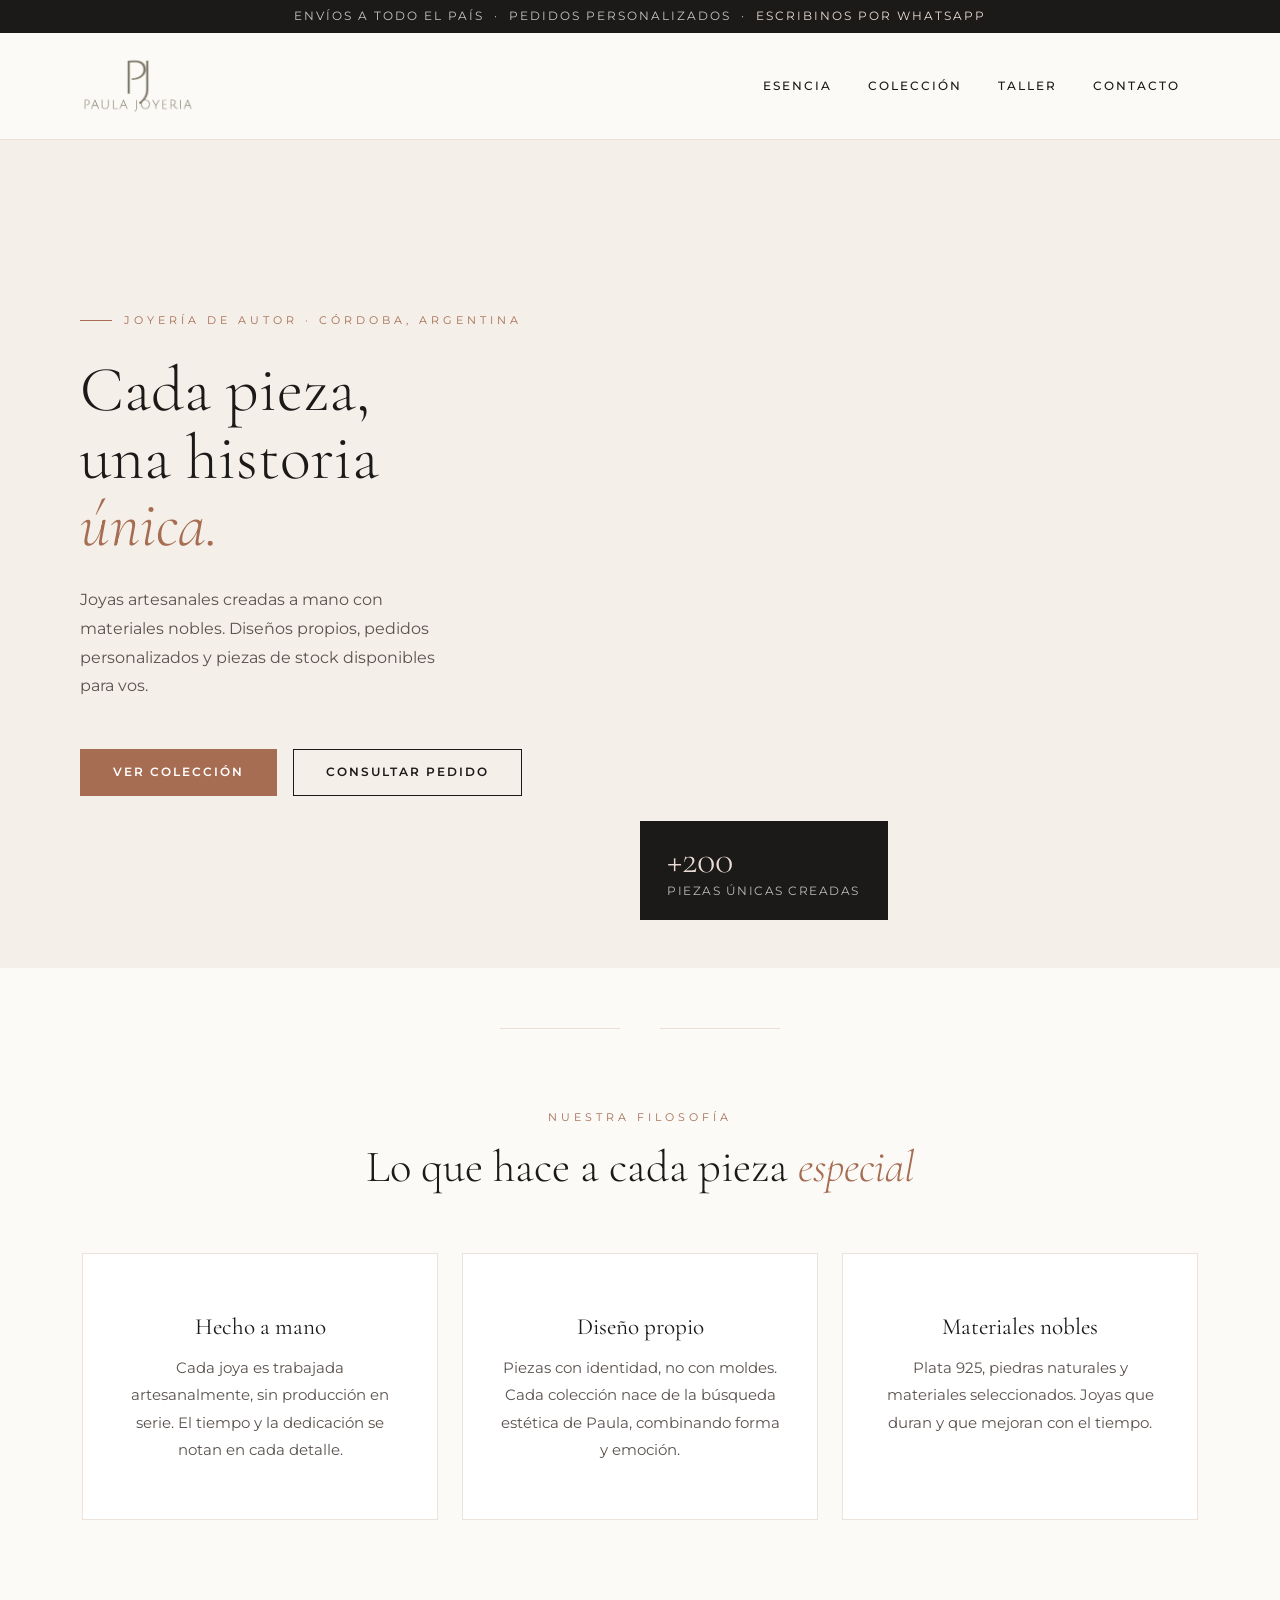
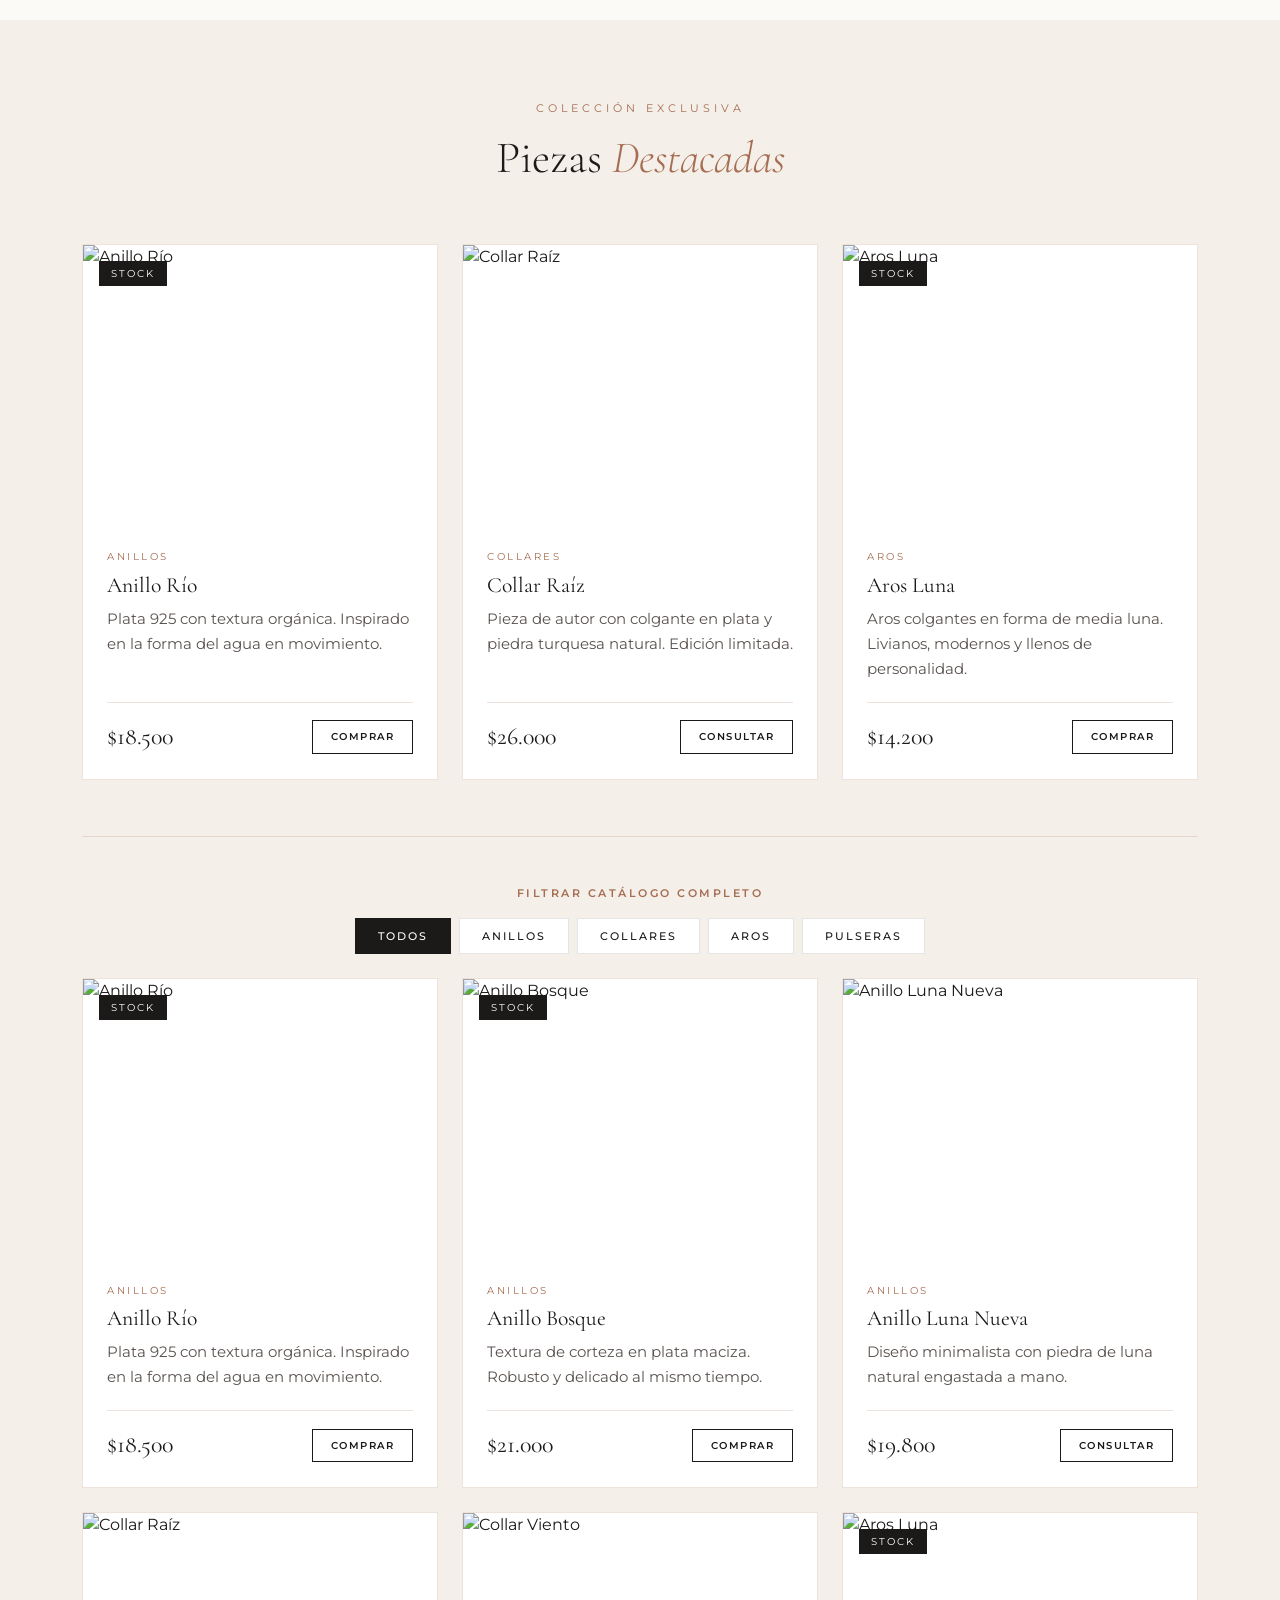
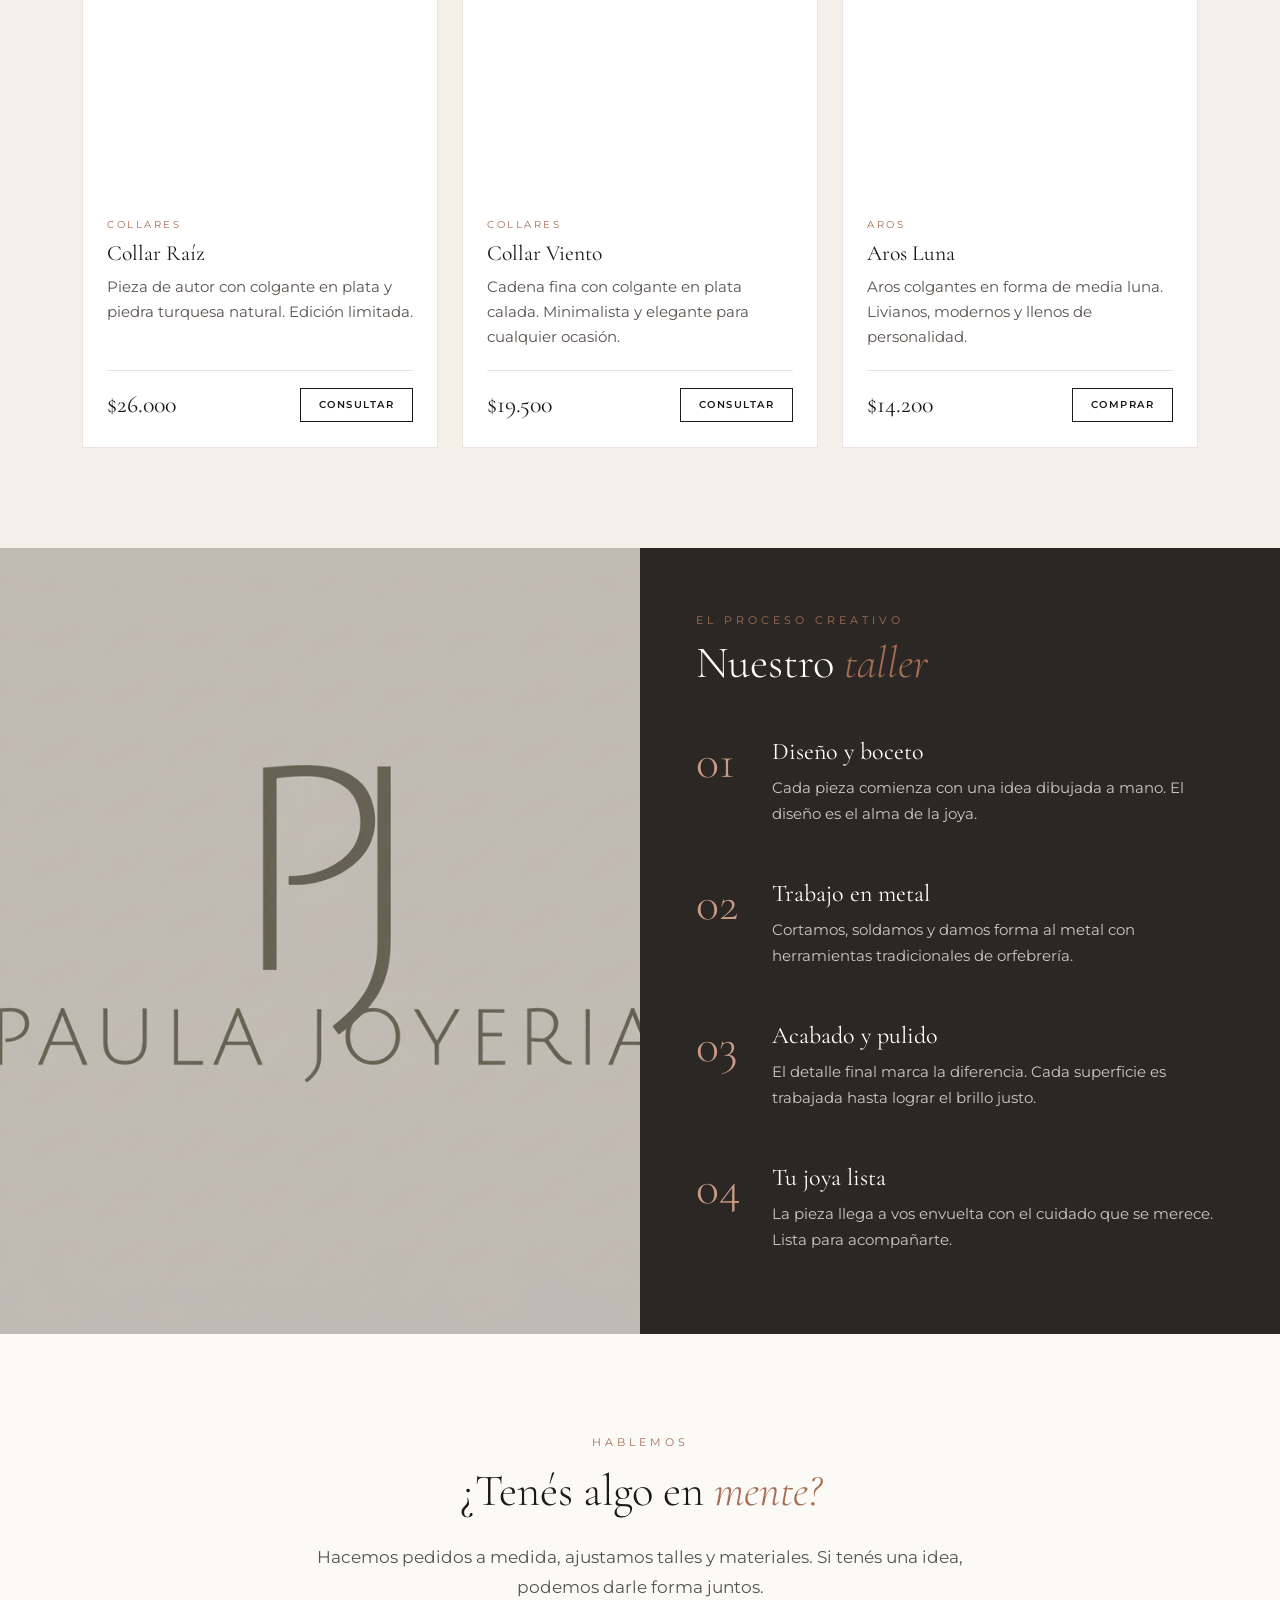
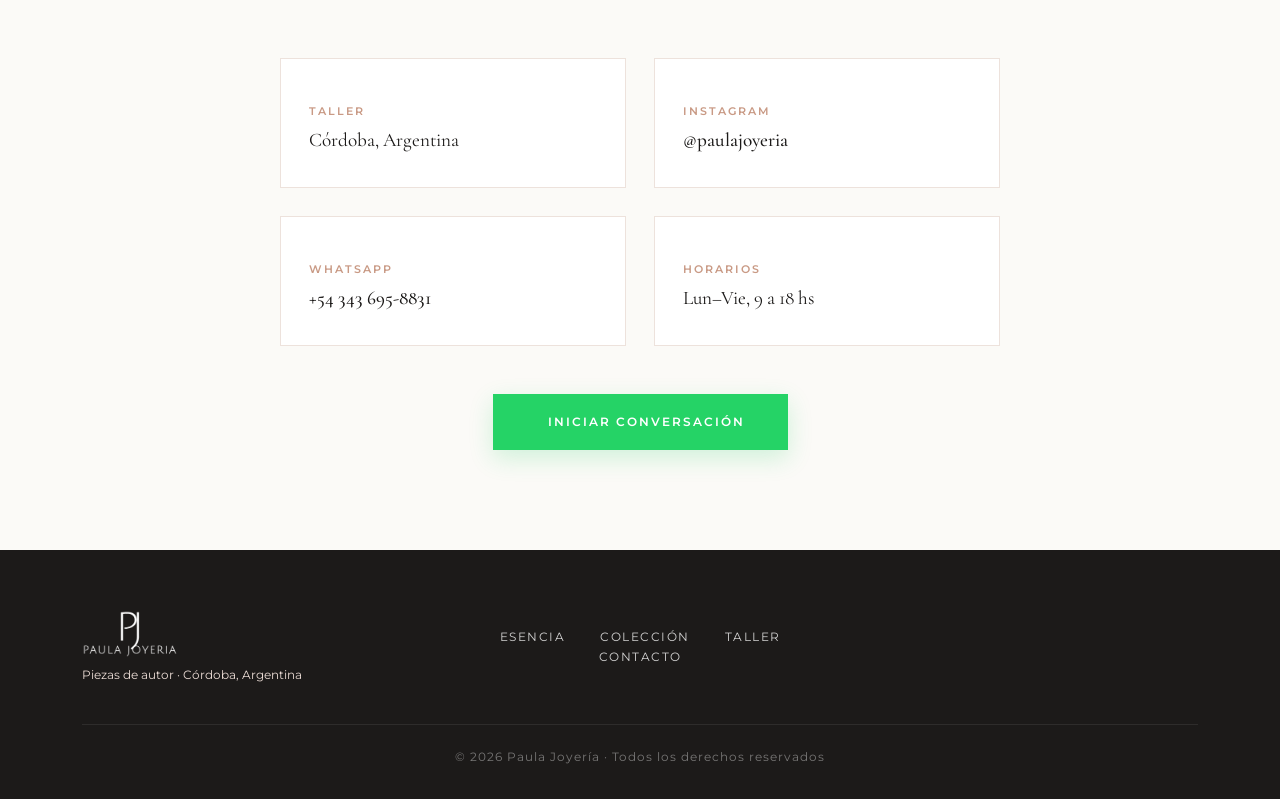
==== commit 6208c7fe: "Add files via upload" ====
--- a/index.html
+++ b/index.html
@@ -20,7 +20,7 @@
   <link href="https://fonts.googleapis.com/css2?family=Cormorant+Garamond:ital,wght@0,300;0,400;0,600;1,300;1,400&family=Montserrat:wght@300;400;500;600&display=swap" rel="stylesheet"/>
   <link rel="stylesheet" href="https://cdnjs.cloudflare.com/ajax/libs/bootstrap/5.3.3/css/bootstrap.min.css"/>
   <link rel="stylesheet" href="https://cdnjs.cloudflare.com/ajax/libs/bootstrap-icons/1.11.3/font/bootstrap-icons.min.css"/>
-  <link rel="stylesheet" href="/joyeria/style.css"/>
+  <link rel="stylesheet" href="style.css"/>
 </head>
 <body>
 
@@ -285,6 +285,6 @@
 </div>
 
 <script src="https://cdnjs.cloudflare.com/ajax/libs/bootstrap/5.3.3/js/bootstrap.bundle.min.js"></script>
-<script src="/joyeria/app.js"></script>
+<script src="app.js"></script>
 </body>
 </html>
--- a/style.css
+++ b/style.css
@@ -0,0 +1,813 @@
+/* =============================================
+   DESIGN TOKENS (Paleta Tierra de Fuego / Lujo Silencioso)
+============================================= */
+:root {
+  --oro:          #a66d53; /* Terracota / Bronce cálido artesanal */
+  --oro-claro:    #c99a85; /* Bronce suave satinado */
+  --oro-suave:    #ebdcd5; /* Crema arena muy sutil */
+  --carbon:       #1c1a19; /* Carbón profundo con matiz cálido */
+  --carbon-medio: #2b2725; /* Fondo del taller */
+  --marfil:       #fbfaf7; /* Fondo general ultra limpio */
+  --crema:        #f4efe8; /* Fondo del héroe y secciones alternas */
+  --gris-calido:  #5a524e; /* Texto secundario legible y suave */
+  --borde:        rgba(166, 109, 83, 0.2); /* Bordes finos con el tono terracota */
+
+  --ff-display: 'Cormorant Garamond', Georgia, serif;
+  --ff-body:    'Montserrat', system-ui, sans-serif;
+
+  --transition: 0.35s ease;
+}
+
+/* =============================================
+   BASE
+============================================= */
+*, *::before, *::after { box-sizing: border-box; margin: 0; padding: 0; }
+
+html { scroll-behavior: smooth; }
+
+body {
+  background: var(--marfil);
+  font-family: var(--ff-body);
+  font-weight: 400;
+  font-size: 16px;
+  color: var(--carbon);
+  -webkit-font-smoothing: antialiased;
+}
+
+/* =============================================
+   TOP BAR
+============================================= */
+.top-bar {
+  background: var(--carbon);
+  color: rgba(255,255,255,0.75);
+  font-size: 0.72rem;
+  letter-spacing: 2px;
+  text-transform: uppercase;
+  padding: 8px 0;
+  text-align: center;
+}
+.top-bar a { color: var(--oro-suave); text-decoration: none; }
+
+/* =============================================
+   NAVBAR
+============================================= */
+.navbar {
+  background: var(--marfil);
+  padding: 20px 0;
+  border-bottom: 1px solid var(--borde);
+  position: sticky;
+  top: 0;
+  z-index: 1000;
+  backdrop-filter: blur(8px);
+}
+
+.navbar-brand {
+  display: flex;
+  align-items: center;
+}
+.navbar-logo {
+  height: 56px;
+  width: auto;
+  display: block;
+}
+
+.nav-link {
+  font-family: var(--ff-body);
+  font-size: 0.75rem;
+  font-weight: 500;
+  letter-spacing: 2px;
+  text-transform: uppercase;
+  color: var(--carbon) !important;
+  padding: 4px 0 !important;
+  margin: 0 18px;
+  position: relative;
+}
+.nav-link::after {
+  content: '';
+  position: absolute;
+  bottom: 0; left: 0;
+  width: 0; height: 1px;
+  background: var(--oro);
+  transition: width var(--transition);
+}
+.nav-link:hover::after { width: 100%; }
+.nav-link:hover { color: var(--oro) !important; }
+
+/* =============================================
+   HERO
+============================================= */
+.hero {
+  min-height: 92vh;
+  display: grid;
+  grid-template-columns: 1fr 1fr;
+  background: var(--crema);
+  overflow: hidden;
+}
+
+.hero-copy {
+  display: flex;
+  flex-direction: column;
+  justify-content: center;
+  padding: 80px 60px 80px 80px;
+}
+
+.hero-eyebrow {
+  font-family: var(--ff-body);
+  font-size: 0.68rem;
+  letter-spacing: 4px;
+  text-transform: uppercase;
+  color: var(--oro);
+  margin-bottom: 28px;
+  display: flex;
+  align-items: center;
+  gap: 12px;
+}
+.hero-eyebrow::before {
+  content: '';
+  width: 32px;
+  height: 1px;
+  background: var(--oro);
+  display: block;
+}
+
+.hero-titulo {
+  font-family: var(--ff-display);
+  font-size: clamp(3.2rem, 5vw, 5.5rem);
+  font-weight: 300;
+  line-height: 1.05;
+  color: var(--carbon);
+  margin-bottom: 28px;
+}
+.hero-titulo em {
+  font-style: italic;
+  color: var(--oro);
+}
+
+.hero-subtitulo {
+  font-size: 1rem;
+  font-weight: 400;
+  line-height: 1.8;
+  color: var(--gris-calido);
+  max-width: 380px;
+  margin-bottom: 48px;
+}
+
+.hero-ctas {
+  display: flex;
+  gap: 16px;
+  flex-wrap: wrap;
+}
+
+.btn-oro {
+  background: var(--oro);
+  color: #fff;
+  font-family: var(--ff-body);
+  font-size: 0.72rem;
+  font-weight: 600;
+  letter-spacing: 2px;
+  text-transform: uppercase;
+  border: 1px solid var(--oro);
+  padding: 14px 32px;
+  text-decoration: none;
+  transition: var(--transition);
+  display: inline-block;
+}
+.btn-oro:hover {
+  background: transparent;
+  color: var(--oro);
+}
+
+.btn-outline-oro {
+  background: transparent;
+  color: var(--carbon);
+  font-family: var(--ff-body);
+  font-size: 0.72rem;
+  font-weight: 600;
+  letter-spacing: 2px;
+  text-transform: uppercase;
+  border: 1px solid var(--carbon);
+  padding: 14px 32px;
+  text-decoration: none;
+  transition: var(--transition);
+  display: inline-block;
+  cursor: pointer;
+}
+.btn-outline-oro:hover {
+  border-color: var(--oro);
+  color: var(--oro);
+}
+
+.hero-visual {
+  position: relative;
+  overflow: hidden;
+}
+.hero-visual img,
+.hero-visual video {
+  width: 100%; height: 100%;
+  object-fit: cover;
+  object-position: center;
+  display: block;
+}
+
+.hero-badge {
+  position: absolute;
+  bottom: 48px;
+  left: -1px;
+  background: var(--carbon);
+  color: #fff;
+  padding: 20px 28px;
+  font-family: var(--ff-display);
+}
+.hero-badge-num {
+  font-size: 2.4rem;
+  font-weight: 300;
+  line-height: 1;
+  color: var(--oro-suave);
+}
+.hero-badge-label {
+  font-size: 0.72rem;
+  font-family: var(--ff-body);
+  letter-spacing: 1.5px;
+  text-transform: uppercase;
+  opacity: 0.7;
+  margin-top: 4px;
+}
+
+/* =============================================
+   SEPARADOR
+============================================= */
+.divider-oro {
+  display: flex;
+  align-items: center;
+  gap: 20px;
+  justify-content: center;
+  padding: 60px 0 0;
+}
+.divider-oro::before, .divider-oro::after {
+  content: '';
+  flex: 1;
+  max-width: 120px;
+  height: 1px;
+  background: var(--borde);
+}
+.divider-oro-icon { color: var(--oro); font-size: 1.1rem; }
+
+/* =============================================
+   SECCIÓN ESENCIA
+============================================= */
+#esencia {
+  padding: 80px 0 100px;
+}
+
+.seccion-eyebrow {
+  font-family: var(--ff-body);
+  font-size: 0.68rem;
+  letter-spacing: 4px;
+  text-transform: uppercase;
+  color: var(--oro);
+  text-align: center;
+  margin-bottom: 16px;
+}
+
+.seccion-titulo {
+  font-family: var(--ff-display);
+  font-size: clamp(2.2rem, 3.5vw, 3.4rem);
+  font-weight: 300;
+  text-align: center;
+  color: var(--carbon);
+  margin-bottom: 60px;
+  line-height: 1.15;
+}
+.seccion-titulo em { font-style: italic; color: var(--oro); }
+
+.pilar {
+  text-align: center;
+  padding: 40px 32px;
+  background: #fff;
+  border: 1px solid var(--borde);
+  transition: var(--transition);
+  height: 100%;
+}
+.pilar:hover {
+  border-color: var(--oro);
+  box-shadow: 0 12px 40px rgba(166, 109, 83, 0.08);
+  transform: translateY(-4px);
+}
+.pilar-icono {
+  font-size: 2rem;
+  color: var(--oro);
+  margin-bottom: 20px;
+  display: block;
+}
+.pilar h4 {
+  font-family: var(--ff-display);
+  font-size: 1.45rem;
+  font-weight: 400;
+  margin-bottom: 12px;
+}
+.pilar p {
+  font-size: 0.95rem;
+  font-weight: 400;
+  line-height: 1.8;
+  color: var(--gris-calido);
+}
+
+/* =============================================
+   SECCIÓN PRODUCTOS
+============================================= */
+#productos {
+  padding: 80px 0 100px;
+  background: var(--crema);
+}
+
+.filtros {
+  display: flex;
+  gap: 8px;
+  flex-wrap: wrap;
+  justify-content: center;
+}
+.filtro-btn {
+  font-family: var(--ff-body);
+  font-size: 0.68rem;
+  letter-spacing: 2px;
+  text-transform: uppercase;
+  font-weight: 500;
+  padding: 9px 22px;
+  border: 1px solid rgba(0,0,0,0.1);
+  background: #fff;
+  color: var(--carbon);
+  cursor: pointer;
+  transition: var(--transition);
+}
+.filtro-btn:hover, .filtro-btn.active {
+  background: var(--carbon);
+  border-color: var(--carbon);
+  color: #fff;
+}
+
+.categorias-label {
+  font-family: var(--ff-body);
+  font-size: 0.7rem;
+  font-weight: 600;
+  letter-spacing: 2.5px;
+  text-transform: uppercase;
+  color: var(--oro);
+  margin-bottom: 16px;
+}
+
+.divider-categorias {
+  height: 1px;
+  background: var(--borde);
+  margin: 56px 0 48px;
+}
+
+.producto-card {
+  background: #fff;
+  overflow: hidden;
+  border: 1px solid var(--borde);
+  transition: var(--transition);
+  height: 100%;
+  display: flex;
+  flex-direction: column;
+}
+.producto-card:hover {
+  box-shadow: 0 16px 48px rgba(166, 109, 83, 0.08);
+  transform: translateY(-4px);
+}
+.producto-card-img {
+  position: relative;
+  overflow: hidden;
+}
+.producto-card-img img {
+  width: 100%;
+  height: 280px;
+  object-fit: cover;
+  display: block;
+  transition: transform 0.6s ease;
+}
+.producto-card:hover .producto-card-img img {
+  transform: scale(1.05);
+}
+.producto-badge {
+  position: absolute;
+  top: 16px; left: 16px;
+  background: var(--carbon);
+  color: #fff;
+  font-size: 0.62rem;
+  letter-spacing: 2px;
+  text-transform: uppercase;
+  padding: 5px 12px;
+}
+.producto-card-body {
+  padding: 24px;
+  flex: 1;
+  display: flex;
+  flex-direction: column;
+}
+.producto-categoria {
+  font-size: 0.65rem;
+  letter-spacing: 2.5px;
+  text-transform: uppercase;
+  color: var(--oro);
+  margin-bottom: 8px;
+}
+.producto-nombre {
+  font-family: var(--ff-display);
+  font-size: 1.35rem;
+  font-weight: 400;
+  color: var(--carbon);
+  margin-bottom: 8px;
+  line-height: 1.2;
+}
+.producto-desc {
+  font-size: 0.92rem;
+  font-weight: 400;
+  color: var(--gris-calido);
+  line-height: 1.7;
+  margin-bottom: 20px;
+  flex: 1;
+}
+.producto-footer {
+  display: flex;
+  align-items: center;
+  justify-content: space-between;
+  border-top: 1px solid var(--borde);
+  padding-top: 16px;
+}
+.producto-precio {
+  font-family: var(--ff-display);
+  font-size: 1.5rem;
+  font-weight: 400;
+  color: var(--carbon);
+}
+.btn-consultar {
+  font-size: 0.65rem;
+  letter-spacing: 1.5px;
+  text-transform: uppercase;
+  font-weight: 600;
+  background: transparent;
+  color: var(--carbon);
+  border: 1px solid var(--carbon);
+  padding: 8px 18px;
+  cursor: pointer;
+  transition: var(--transition);
+  font-family: var(--ff-body);
+}
+.btn-consultar:hover {
+  background: var(--oro);
+  border-color: var(--oro);
+  color: #fff;
+}
+
+/* =============================================
+   SECCIÓN TALLER
+============================================= */
+#taller {
+  background: var(--carbon);
+  color: #fff;
+}
+
+.taller-grid {
+  display: grid;
+  grid-template-columns: 1fr 1fr;
+  gap: 0;
+}
+
+.taller-img {
+  position: relative;
+  overflow: hidden;
+  min-height: 500px;
+}
+.taller-img img {
+  width: 100%; height: 100%;
+  object-fit: cover;
+  filter: brightness(0.8);
+}
+
+.taller-contenido {
+  padding: 64px 56px;
+  display: flex;
+  flex-direction: column;
+  justify-content: center;
+  background: var(--carbon-medio);
+}
+
+.taller-eyebrow {
+  font-family: var(--ff-body);
+  font-size: 0.68rem;
+  letter-spacing: 4px;
+  text-transform: uppercase;
+  color: var(--oro-suave);
+  margin-bottom: 10px;
+}
+
+.taller-titulo {
+  font-family: var(--ff-display);
+  font-size: clamp(2.2rem, 3.5vw, 3.4rem);
+  font-weight: 300;
+  color: #fff;
+  margin-bottom: 48px;
+  line-height: 1.15;
+}
+.taller-titulo em { font-style: italic; color: var(--oro-suave); }
+
+.taller-item {
+  display: flex;
+  gap: 20px;
+  margin-bottom: 36px;
+  align-items: flex-start;
+}
+.taller-item:last-child { margin-bottom: 0; }
+
+.taller-item-num {
+  font-family: var(--ff-display);
+  font-size: 3rem;
+  font-weight: 300;
+  color: var(--oro-claro);
+  line-height: 1;
+  min-width: 56px;
+}
+.taller-item-texto h5 {
+  font-family: var(--ff-display);
+  font-size: 1.5rem;
+  font-weight: 400;
+  color: #fff;
+  margin-bottom: 8px;
+}
+.taller-item-texto p {
+  font-size: 0.95rem;
+  font-weight: 400;
+  line-height: 1.75;
+  color: rgba(255,255,255,0.75);
+}
+
+/* =============================================
+   SECCIÓN CONTACTO
+============================================= */
+#contacto {
+  padding: 100px 0;
+  background: var(--marfil);
+}
+
+.contacto-inner {
+  max-width: 720px; /* Un toque más amplio para PC */
+  margin: 0 auto;
+  text-align: center;
+}
+.contacto-inner .seccion-titulo { margin-bottom: 24px; }
+
+.contacto-bajada {
+  font-size: 1.05rem;
+  font-weight: 400;
+  color: var(--gris-calido);
+  line-height: 1.8;
+  margin-bottom: 56px;
+}
+
+.contacto-grid {
+  display: grid;
+  grid-template-columns: 1fr 1fr;
+  gap: 28px;
+  margin-bottom: 48px;
+  text-align: left;
+}
+
+.contacto-item {
+  padding: 32px 28px;
+  background: #fff;
+  border: 1px solid var(--borde);
+  transition: var(--transition);
+}
+.contacto-item:hover {
+  border-color: var(--oro);
+  box-shadow: 0 10px 30px rgba(166, 109, 83, 0.05);
+}
+.contacto-item i {
+  font-size: 1.5rem; /* Iconos más grandes y visibles */
+  color: var(--oro);
+  margin-bottom: 14px;
+  display: block;
+}
+.contacto-item h6 {
+  font-family: var(--ff-body);
+  font-size: 0.68rem;
+  letter-spacing: 2px;
+  text-transform: uppercase;
+  color: var(--oro-claro); /* Color con más presencia para el rótulo */
+  margin-bottom: 8px;
+  font-weight: 600;
+}
+.contacto-item p {
+  font-family: var(--ff-display);
+  font-size: 1.2rem; /* Texto principal más legible */
+  color: var(--carbon);
+  margin: 0;
+}
+.contacto-item a {
+  color: var(--carbon);
+  text-decoration: none;
+  transition: var(--transition);
+  font-weight: 500;
+}
+.contacto-item a:hover { color: var(--oro); }
+
+.btn-whatsapp {
+  display: inline-flex;
+  align-items: center;
+  gap: 12px;
+  background: #25D366;
+  color: #fff;
+  font-family: var(--ff-body);
+  font-size: 0.75rem;
+  font-weight: 600;
+  letter-spacing: 2px;
+  text-transform: uppercase;
+  padding: 18px 42px;
+  text-decoration: none;
+  transition: var(--transition);
+  border: 1px solid #25D366;
+  box-shadow: 0 8px 24px rgba(37, 211, 102, 0.2);
+}
+.btn-whatsapp:hover {
+  background: transparent;
+  color: #25D366;
+  box-shadow: 0 8px 24px rgba(37, 211, 102, 0);
+}
+
+/* =============================================
+   FOOTER (Contraste optimizado para PC)
+============================================= */
+footer {
+  background: var(--carbon);
+  color: var(--oro-suave); /* Cambiado de un gris apagado a un tono arena suave legible */
+  padding: 60px 0 32px;
+  font-size: 0.82rem;
+}
+footer .brand {
+  display: flex;
+  align-items: center;
+  margin-bottom: 8px;
+}
+.footer-logo {
+  height: 48px;
+  width: auto;
+  display: block;
+}
+footer .footer-links a {
+  color: #fff; /* Links completamente blancos para lectura perfecta */
+  text-decoration: none;
+  font-size: 0.75rem;
+  letter-spacing: 1.5px;
+  text-transform: uppercase;
+  transition: var(--transition);
+  margin: 0 16px;
+  display: inline-block;
+  opacity: 0.8; /* Suavizado sutil por defecto */
+}
+footer .footer-links a:hover { 
+  color: var(--oro-claro); /* Destaca en terracota al pasar el mouse */
+  opacity: 1;
+}
+
+/* Redes sociales en el footer */
+footer .bi-instagram, 
+footer .bi-whatsapp {
+  color: #fff !important; /* Fuerza los iconos a blanco */
+  opacity: 0.75;
+  font-size: 1.4rem;
+  transition: var(--transition);
+}
+footer .bi-instagram:hover { 
+  color: var(--oro-claro) !important; 
+  opacity: 1; 
+}
+footer .bi-whatsapp:hover { 
+  color: #25D366 !important; /* Verde clásico solo en el hover */
+  opacity: 1; 
+}
+
+footer .footer-bottom {
+  border-top: 1px solid rgba(255, 255, 255, 0.08);
+  margin-top: 40px;
+  padding-top: 24px;
+  text-align: center;
+  letter-spacing: 1px;
+}
+footer .footer-bottom p {
+  color: rgba(255, 255, 255, 0.4) !important; /* El copyright queda sutil */
+  margin: 0;
+}
+
+/* =============================================
+   MODAL
+============================================= */
+.modal-content {
+  border: none;
+  border-radius: 0;
+  background: var(--marfil);
+}
+.modal-header {
+  border-bottom: 1px solid var(--borde);
+  padding: 28px 32px;
+}
+.modal-title {
+  font-family: var(--ff-display);
+  font-size: 1.5rem;
+  font-weight: 400;
+}
+.modal-body { padding: 32px; }
+
+.producto-resumen {
+  background: #fff;
+  border: 1px solid var(--borde);
+  padding: 16px 20px;
+  margin-bottom: 24px;
+  display: flex;
+  justify-content: space-between;
+  align-items: center;
+}
+.producto-resumen span:first-child {
+  font-family: var(--ff-display);
+  font-size: 1.1rem;
+}
+.producto-resumen span:last-child {
+  font-family: var(--ff-display);
+  font-size: 1.2rem;
+  color: var(--oro);
+}
+
+.form-label {
+  font-size: 0.7rem;
+  letter-spacing: 1.5px;
+  text-transform: uppercase;
+  font-weight: 500;
+  color: var(--gris-calido);
+  margin-bottom: 6px;
+}
+.form-control {
+  border-radius: 0;
+  border: 1px solid rgba(0,0,0,0.1);
+  padding: 11px 14px;
+  font-family: var(--ff-body);
+  font-size: 0.88rem;
+  background: #fff;
+}
+.form-control:focus {
+  border-color: var(--oro);
+  box-shadow: 0 0 0 3px rgba(166, 109, 83, 0.15);
+}
+
+.btn-modal-enviar {
+  width: 100%;
+  background: var(--oro);
+  color: #fff;
+  border: none;
+  padding: 14px;
+  font-family: var(--ff-body);
+  font-size: 0.72rem;
+  font-weight: 600;
+  letter-spacing: 2px;
+  text-transform: uppercase;
+  cursor: pointer;
+  transition: var(--transition);
+}
+.btn-modal-enviar:hover { background: var(--carbon); }
+
+/* =============================================
+   ANIMACIONES SCROLL
+============================================= */
+.reveal {
+  opacity: 0;
+  transform: translateY(24px);
+  transition: opacity 0.7s ease, transform 0.7s ease;
+}
+.reveal.visible {
+  opacity: 1;
+  transform: translateY(0);
+}
+.reveal-delay-1 { transition-delay: 0.1s; }
+.reveal-delay-2 { transition-delay: 0.2s; }
+.reveal-delay-3 { transition-delay: 0.3s; }
+
+/* =============================================
+   RESPONSIVE
+============================================= */
+@media (max-width: 991px) {
+  .hero {
+    grid-template-columns: 1fr;
+    min-height: auto;
+  }
+  .hero-visual { height: 55vw; min-height: 320px; }
+  .hero-copy { padding: 60px 32px; }
+  .taller-grid { grid-template-columns: 1fr; }
+  .taller-img { min-height: 300px; }
+  .taller-contenido { padding: 48px 32px; }
+}
+
+@media (max-width: 767px) {
+  .hero-copy { padding: 48px 24px; }
+  .hero-badge { display: none; }
+  .contacto-grid { grid-template-columns: 1fr; }
+  .navbar-brand { font-size: 1.5rem; }
+  .navbar-logo { height: 42px; }
+}
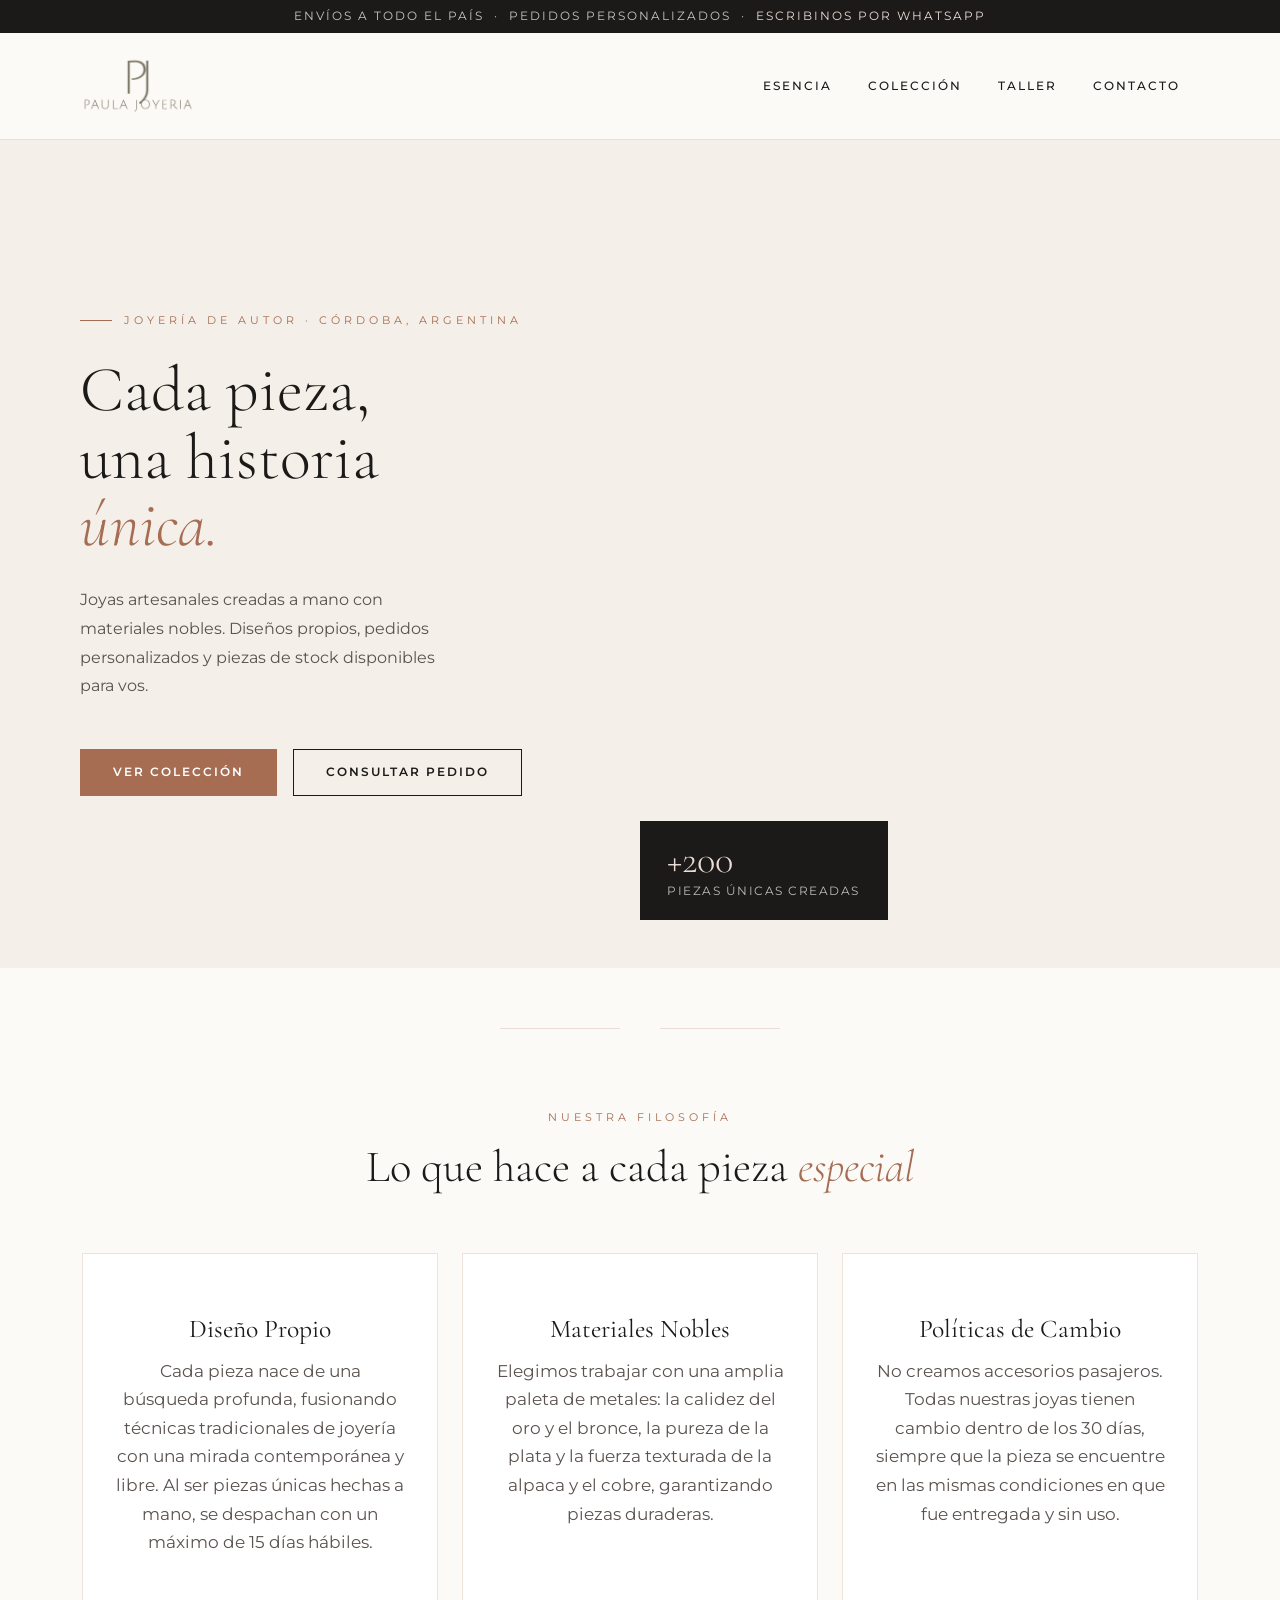
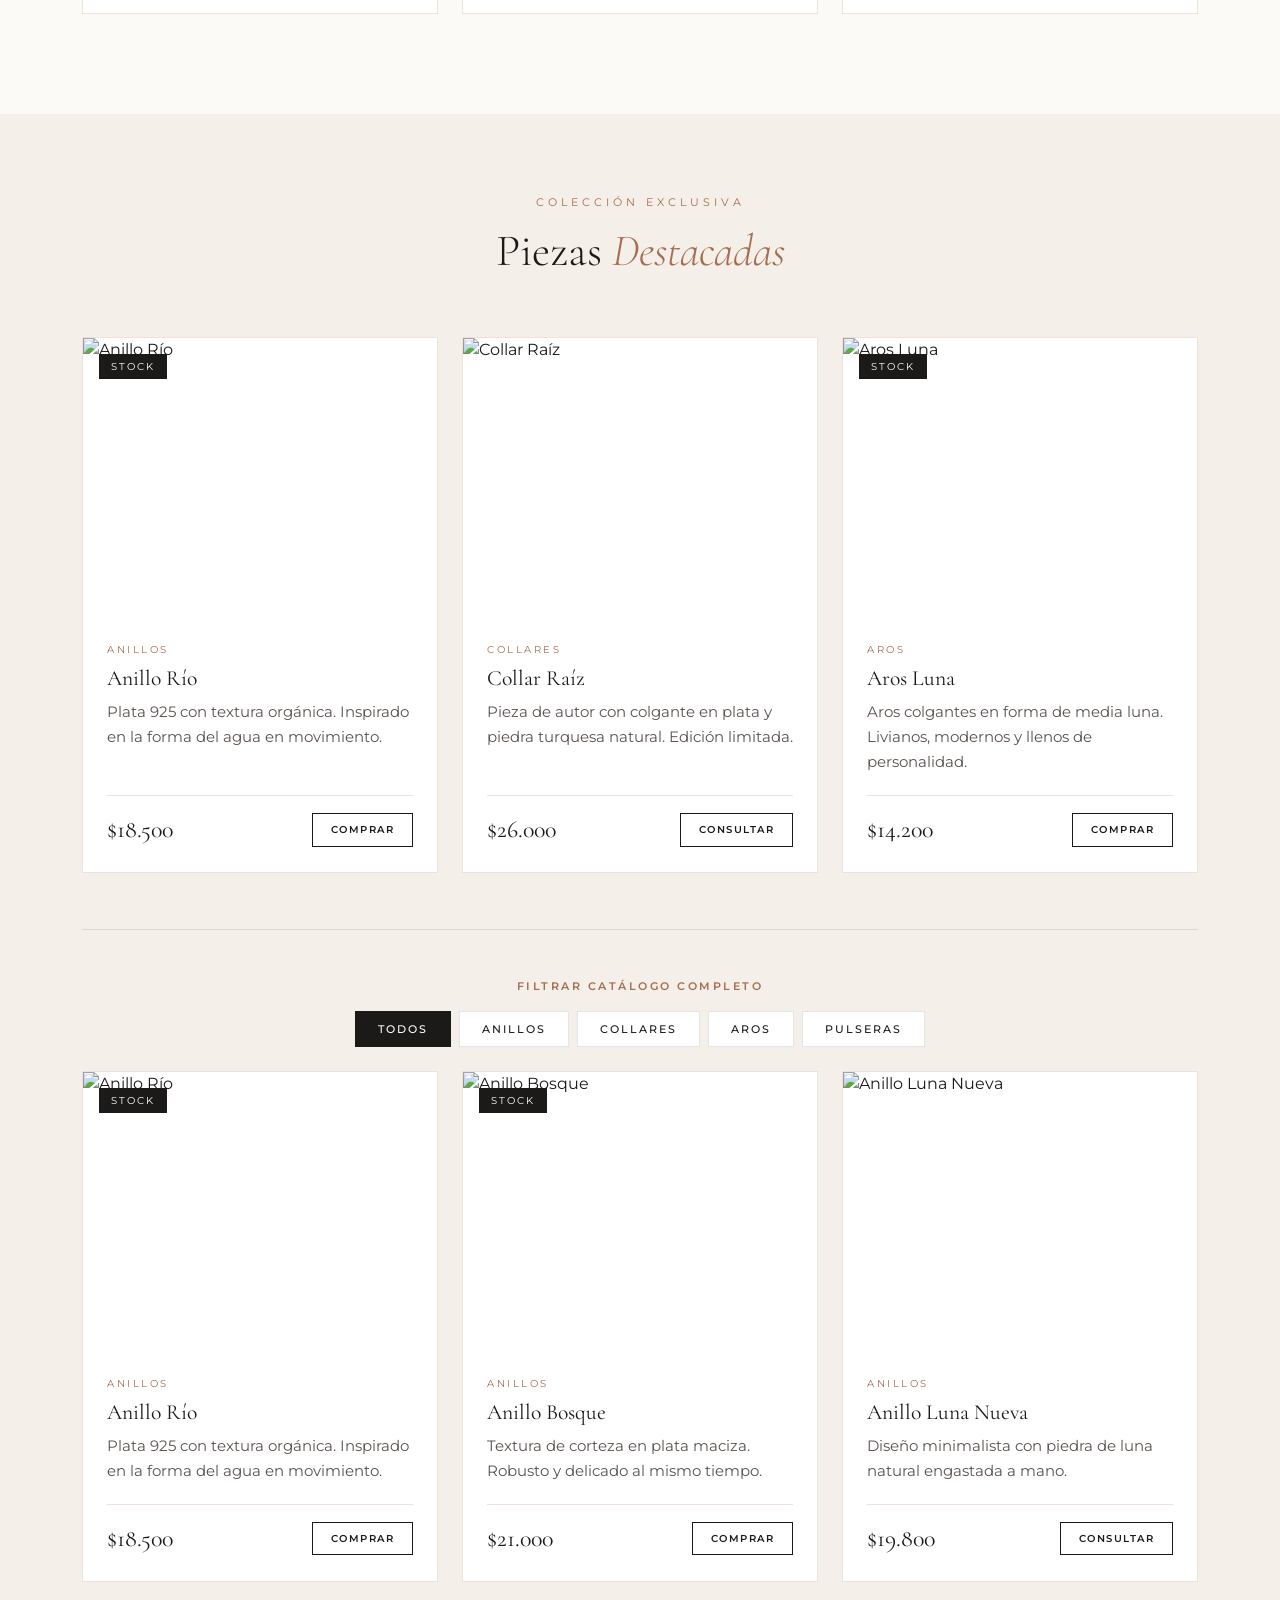
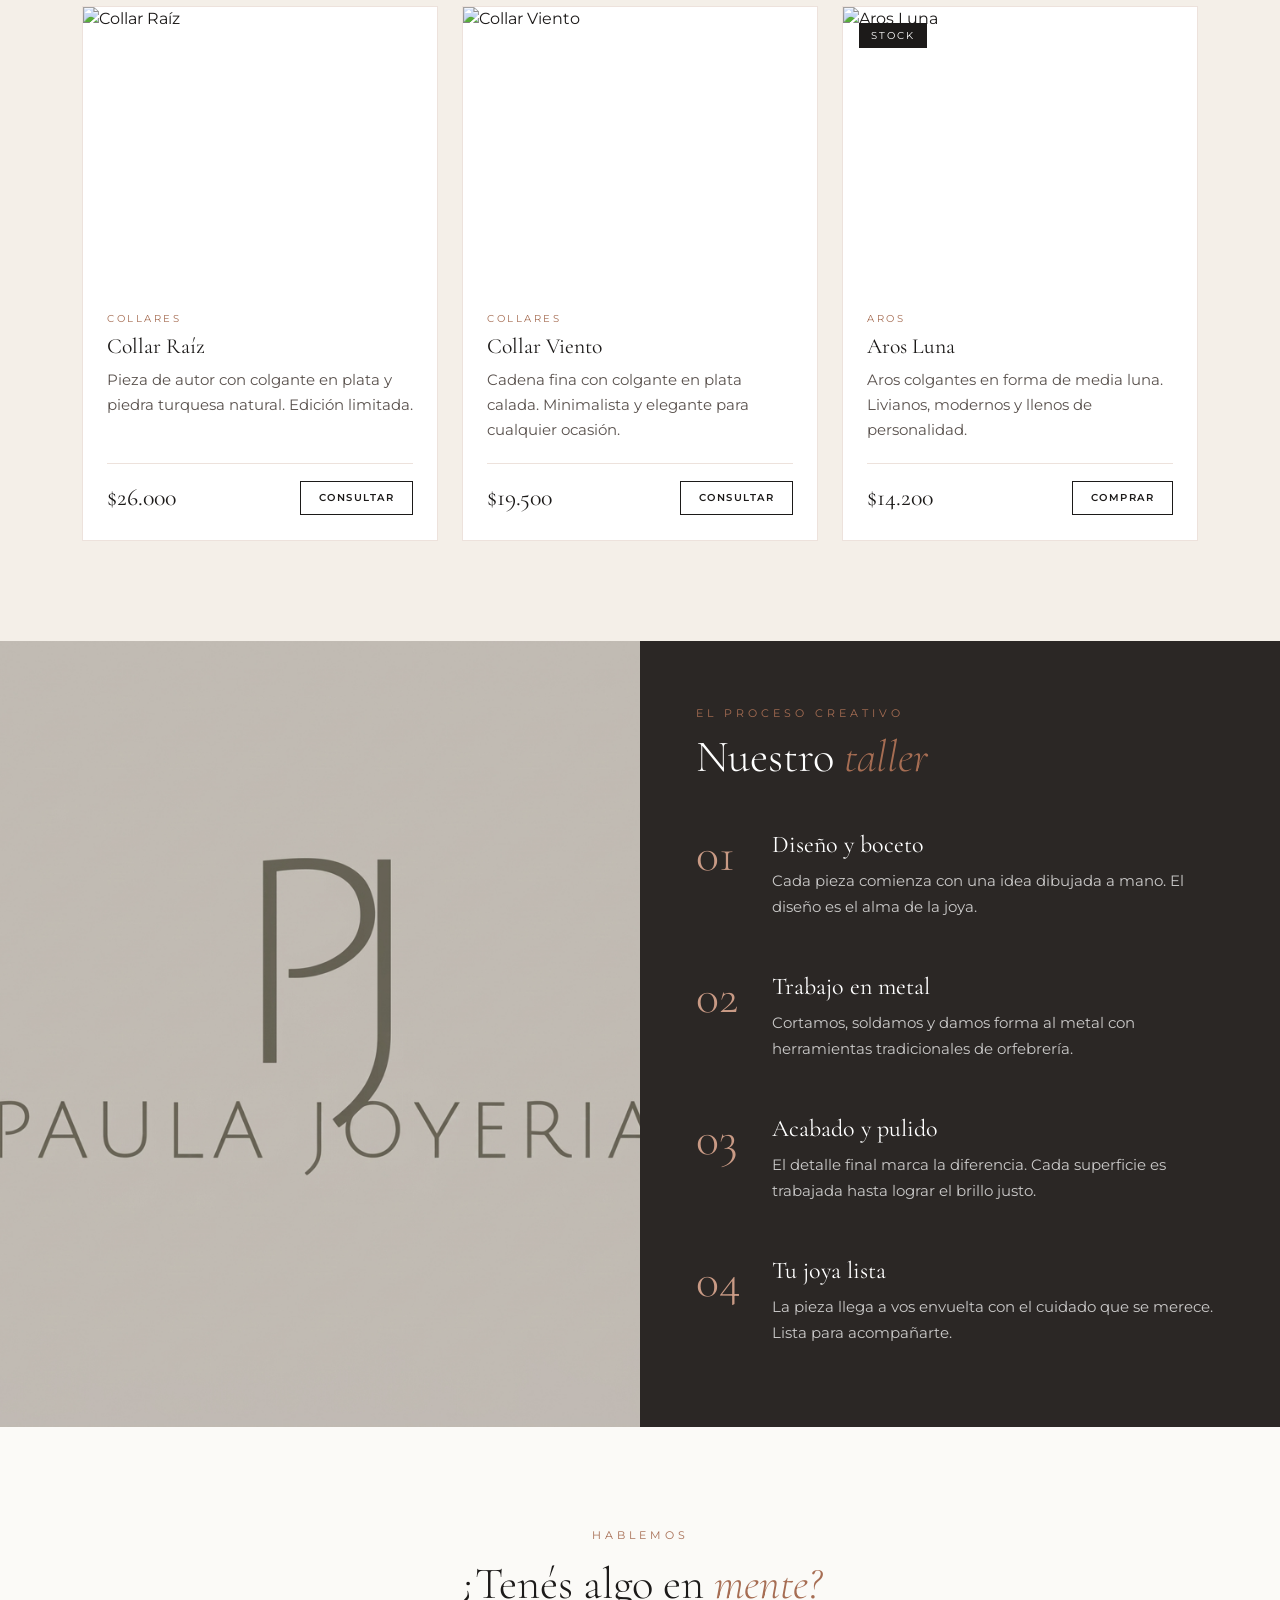
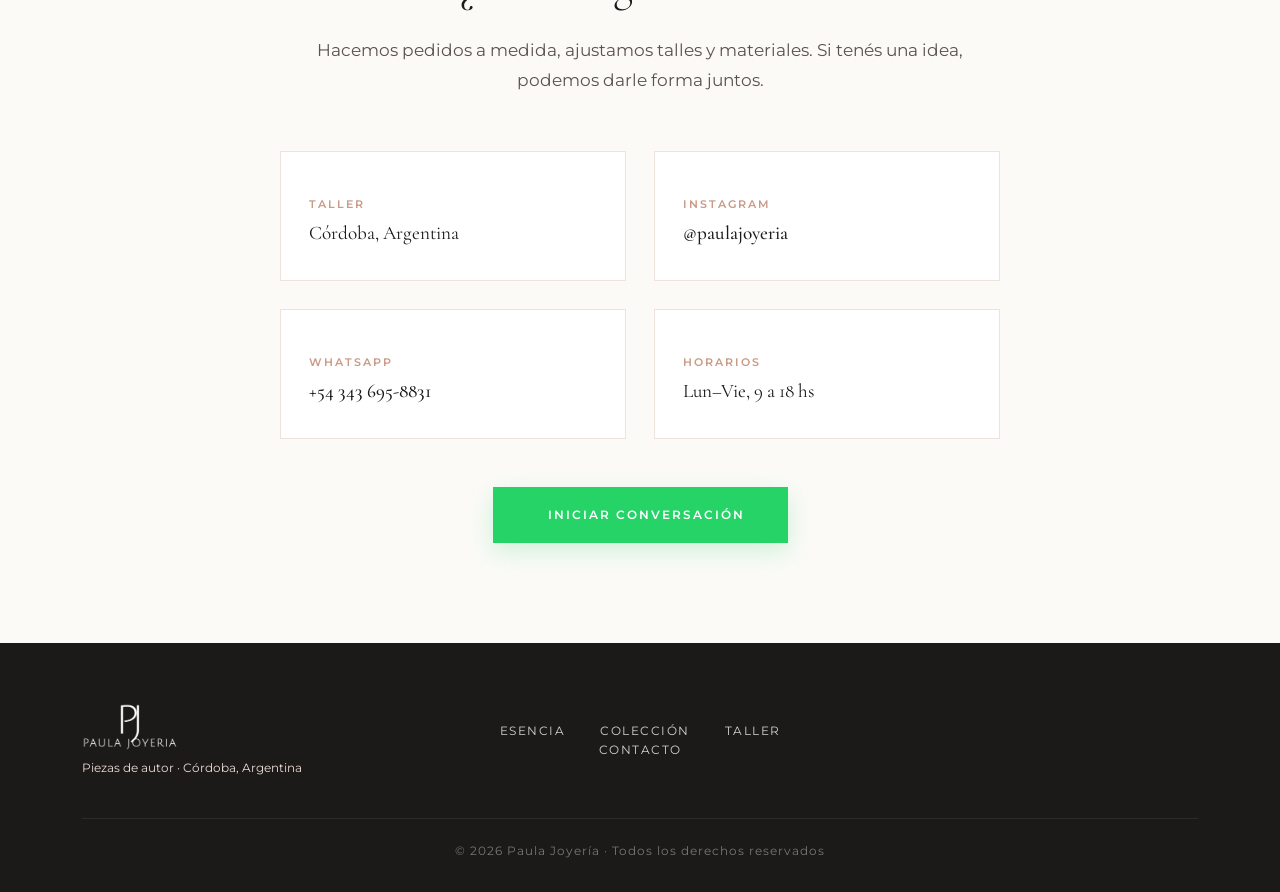
==== commit 594237f3: "Add files via upload" ====
--- a/index.html
+++ b/index.html
@@ -71,9 +71,9 @@
     </div>
   </div>
   <div class="hero-visual">
-    <video autoplay muted loop playsinline poster="https://images.unsplash.com/photo-1611085583191-a3b181a88401?w=900&auto=format&fit=crop&q=80">
-      <source src="hero-video.mp4" type="video/mp4" />
-      <img src="https://images.unsplash.com/photo-1611085583191-a3b181a88401?w=900&auto=format&fit=crop&q=80" alt="Joya artesanal Paula" />
+        <video autoplay muted loop playsinline poster="img/anillos.png" class="hero-video>
+          <source src="hero-video.mp4" type="video/mp4" />
+      <img src="img/presentacion.png" alt="Joya artesanal Paula" />
     </video>
     <div class="hero-badge">
       <div class="hero-badge-num">+200</div>
@@ -90,26 +90,26 @@
   <div class="container">
     <p class="seccion-eyebrow reveal">Nuestra filosofía</p>
     <h2 class="seccion-titulo reveal">Lo que hace a cada pieza <em>especial</em></h2>
-    <div class="row g-4">
+  <div class="row g-4">
       <div class="col-md-4 reveal reveal-delay-1">
         <div class="pilar">
-          <i class="bi bi-hand-index-thumb pilar-icono"></i>
-          <h4>Hecho a mano</h4>
-          <p>Cada joya es trabajada artesanalmente, sin producción en serie. El tiempo y la dedicación se notan en cada detalle.</p>
+          <i class="bi bi-award pilar-icono"></i>
+          <h4>Diseño Propio</h4>
+          <p>Cada pieza nace de una búsqueda profunda, fusionando técnicas tradicionales de joyería con una mirada contemporánea y libre. Al ser piezas únicas hechas a mano, se despachan con un máximo de 15 días hábiles.</p>
         </div>
       </div>
       <div class="col-md-4 reveal reveal-delay-2">
         <div class="pilar">
-          <i class="bi bi-award pilar-icono"></i>
-          <h4>Diseño propio</h4>
-          <p>Piezas con identidad, no con moldes. Cada colección nace de la búsqueda estética de Paula, combinando forma y emoción.</p>
+          <i class="bi bi-gem pilar-icono"></i>
+          <h4>Materiales Nobles</h4>
+          <p>Elegimos trabajar con una amplia paleta de metales: la calidez del oro y el bronce, la pureza de la plata y la fuerza texturada de la alpaca y el cobre, garantizando piezas duraderas.</p>
         </div>
       </div>
       <div class="col-md-4 reveal reveal-delay-3">
         <div class="pilar">
-          <i class="bi bi-patch-check pilar-icono"></i>
-          <h4>Materiales nobles</h4>
-          <p>Plata 925, piedras naturales y materiales seleccionados. Joyas que duran y que mejoran con el tiempo.</p>
+          <i class="bi bi-arrow-left-right pilar-icono"></i>
+          <h4>Políticas de Cambio</h4>
+          <p>No creamos accesorios pasajeros. Todas nuestras joyas tienen cambio dentro de los 30 días, siempre que la pieza se encuentre en las mismas condiciones en que fue entregada y sin uso.</p>
         </div>
       </div>
     </div>
--- a/style.css
+++ b/style.css
@@ -312,6 +312,22 @@
   color: var(--gris-calido);
 }
 
+/* ==================================================================
+   SOLO MODIFICACIÓN EN PC: Cambia el tamaño de letras y el icono
+================================================================== */
+@media (min-width: 992px) {
+  .pilar-icono {
+    font-size: 2.5rem;    /* Icono sutilmente más grande en monitores */
+  }
+  .pilar h4 {
+    font-size: 1.6rem;    /* Título con más peso visual en PC */
+  }
+  .pilar p {
+    font-size: 1.05rem;   /* Párrafo más grande para que sea legible en PC */
+    line-height: 1.7;
+  }
+}
+
 /* =============================================
    SECCIÓN PRODUCTOS
 ============================================= */
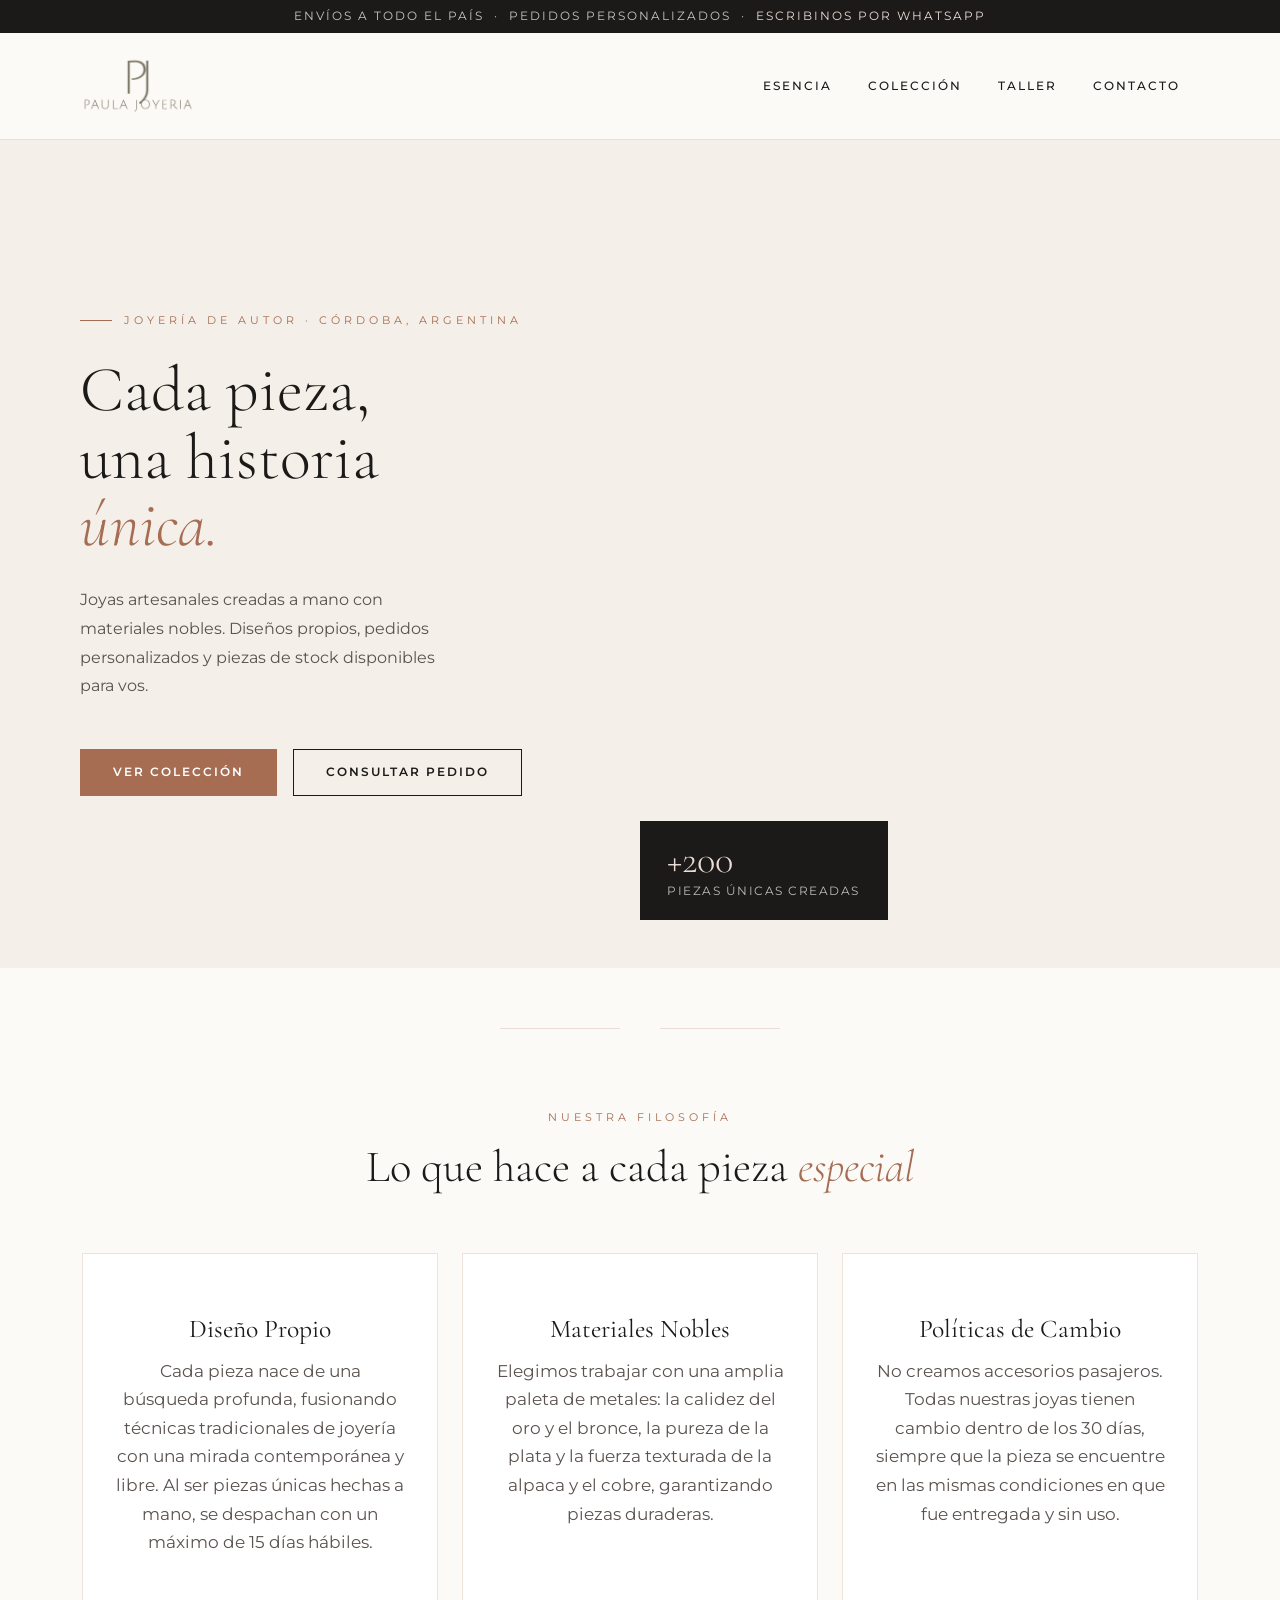
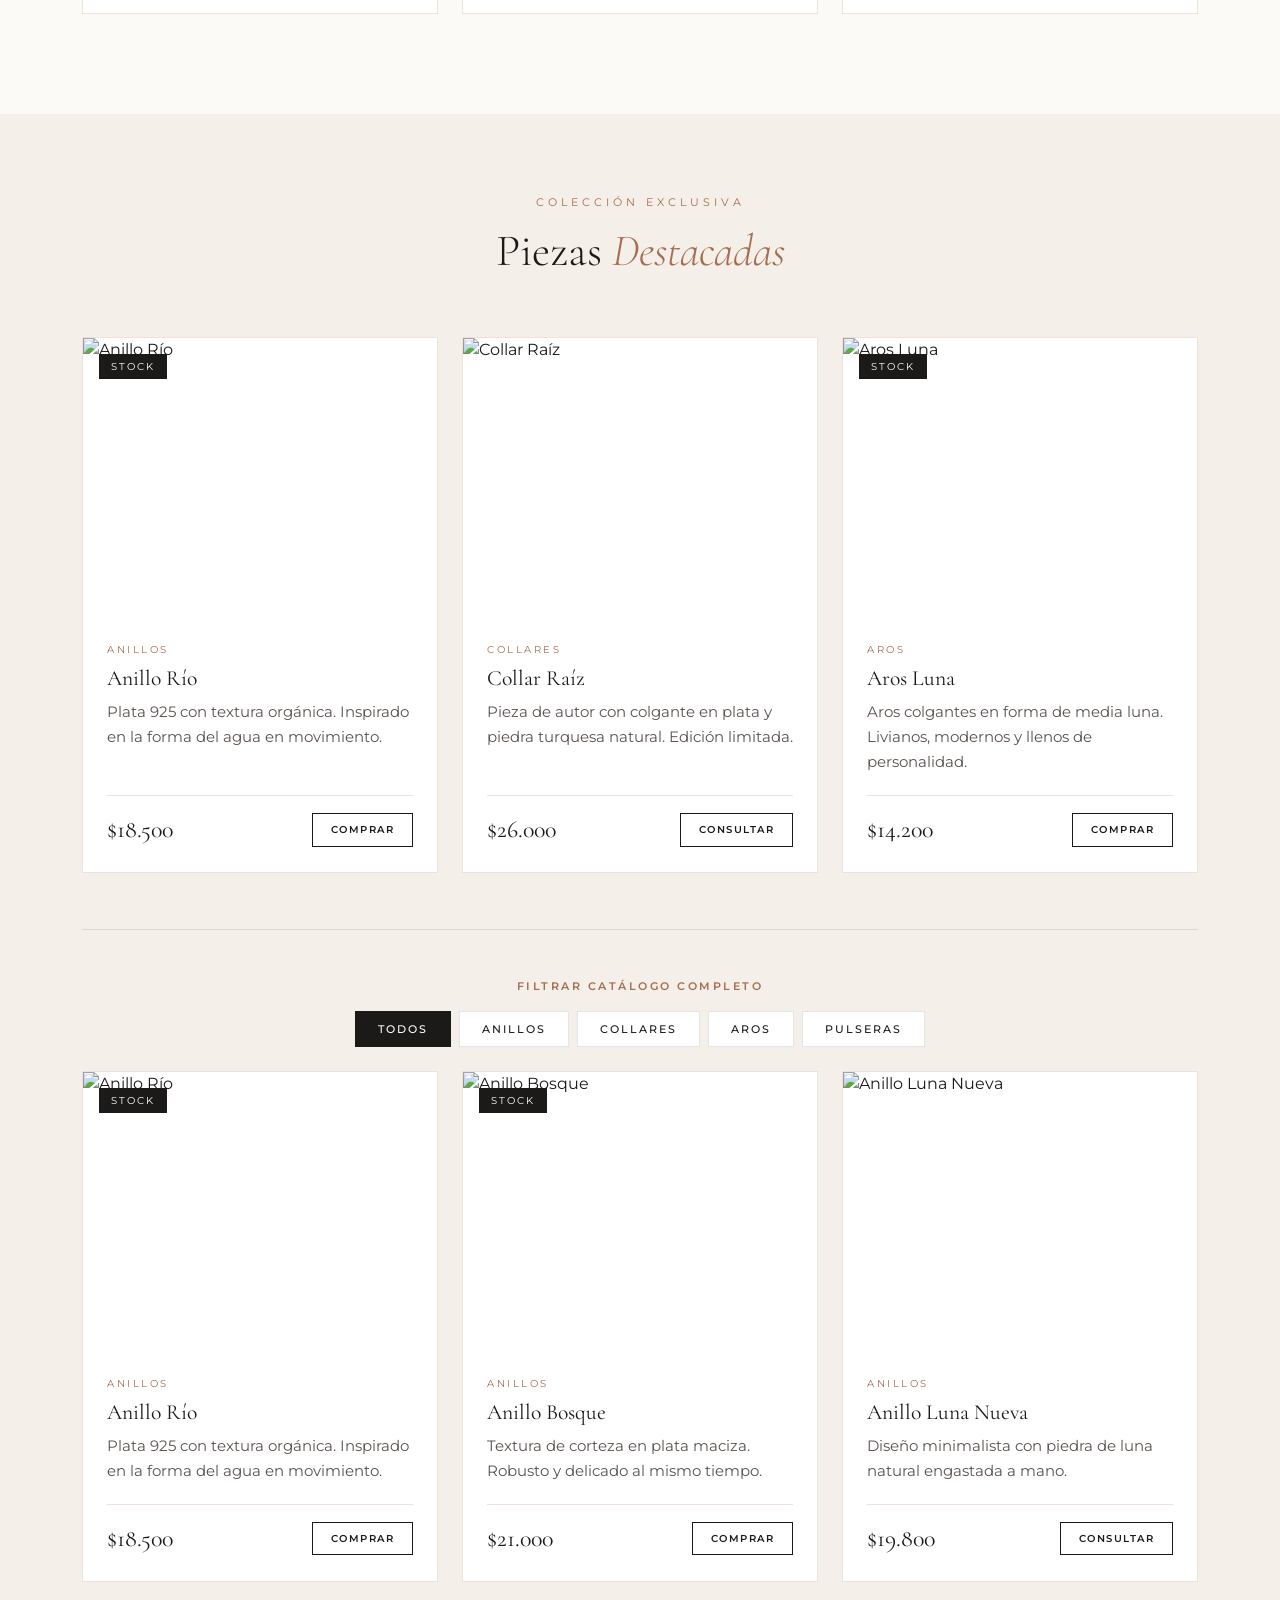
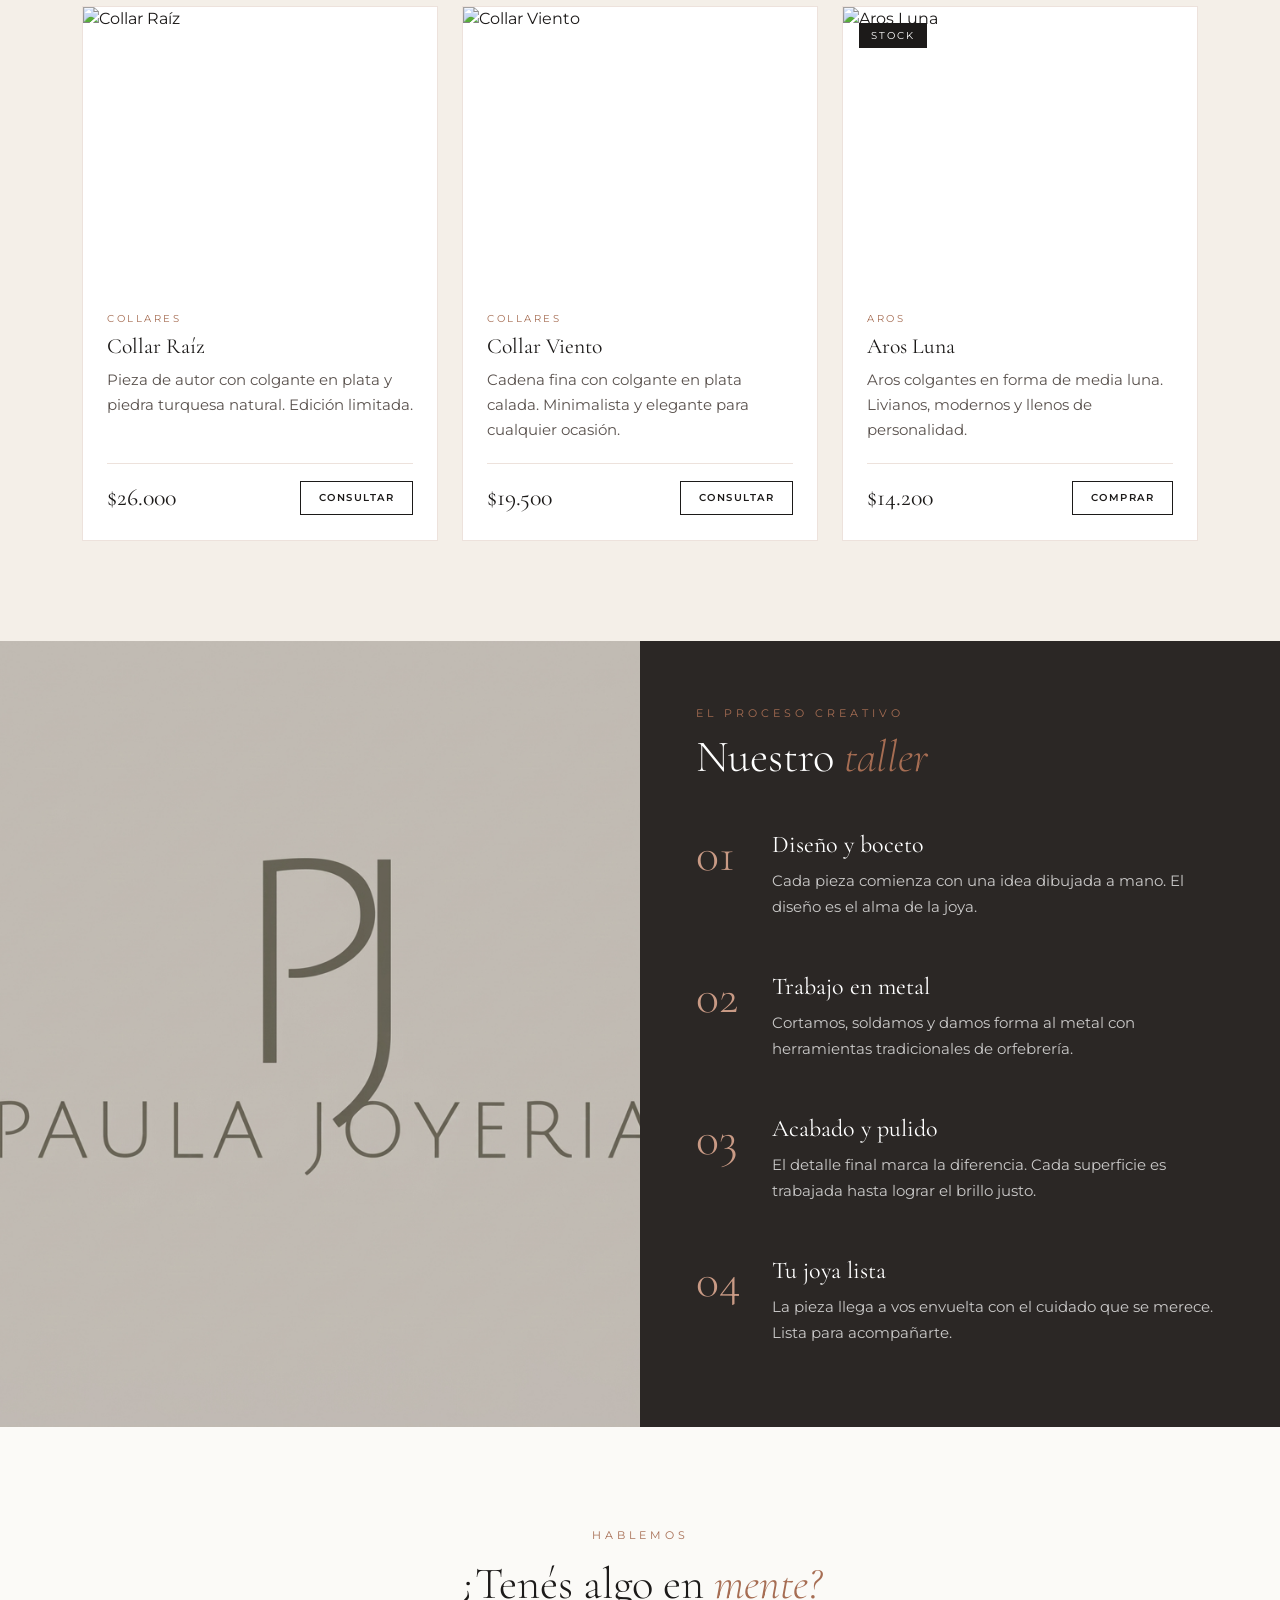
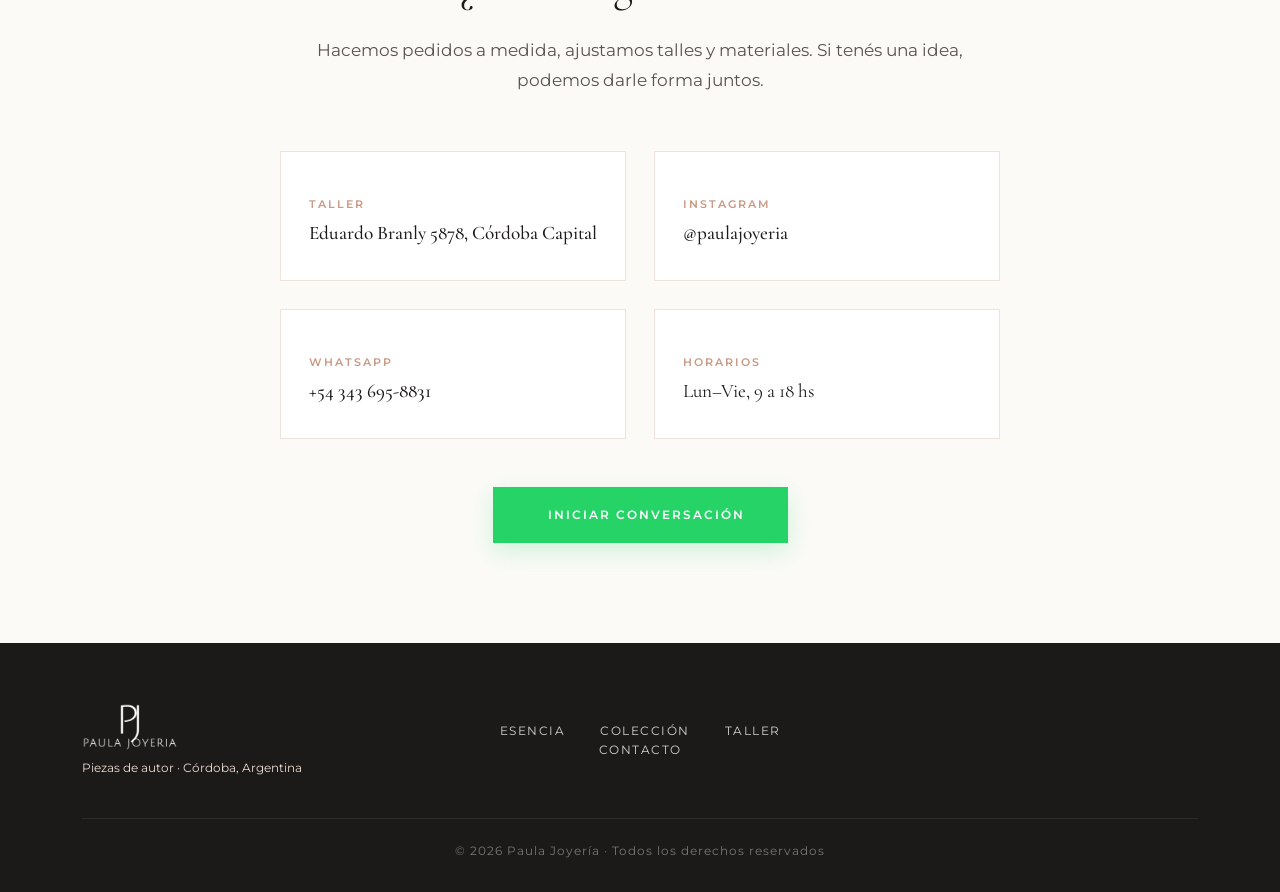
==== commit b85ae52a: "Add files via upload" ====
--- a/index.html
+++ b/index.html
@@ -188,21 +188,33 @@
       <p class="contacto-bajada reveal">
         Hacemos pedidos a medida, ajustamos talles y materiales. Si tenés una idea, podemos darle forma juntos.
       </p>
-      <div class="contacto-grid reveal">
+<div class="contacto-grid reveal">
         <div class="contacto-item">
           <i class="bi bi-geo-alt"></i>
           <h6>Taller</h6>
-          <p>Córdoba, Argentina</p>
+          <p>
+            <a href="https://www.google.com/maps/search/?api=1&query=Eduardo+Branly+5878%2C+C%C3%B3rdoba%2C+Argentina" target="_blank" rel="noopener noreferrer" style="color: inherit; text-decoration: none;">
+              Eduardo Branly 5878, Córdoba Capital
+            </a>
+          </p>
         </div>
         <div class="contacto-item">
           <i class="bi bi-instagram"></i>
           <h6>Instagram</h6>
-          <p><a href="#" target="_blank">@paulajoyeria</a></p>
+          <p>
+            <a href="https://www.instagram.com/paulajoyeria" target="_blank" rel="noopener noreferrer" style="color: inherit; text-decoration: none;">
+              @paulajoyeria
+            </a>
+          </p>
         </div>
         <div class="contacto-item">
           <i class="bi bi-whatsapp"></i>
           <h6>WhatsApp</h6>
-          <p><a href="https://wa.me/5493436958831">+54 343 695-8831</a></p>
+          <p>
+            <a href="https://wa.me/5493436958831" target="_blank" rel="noopener noreferrer" style="color: inherit; text-decoration: none;">
+              +54 343 695-8831
+            </a>
+          </p>
         </div>
         <div class="contacto-item">
           <i class="bi bi-clock"></i>
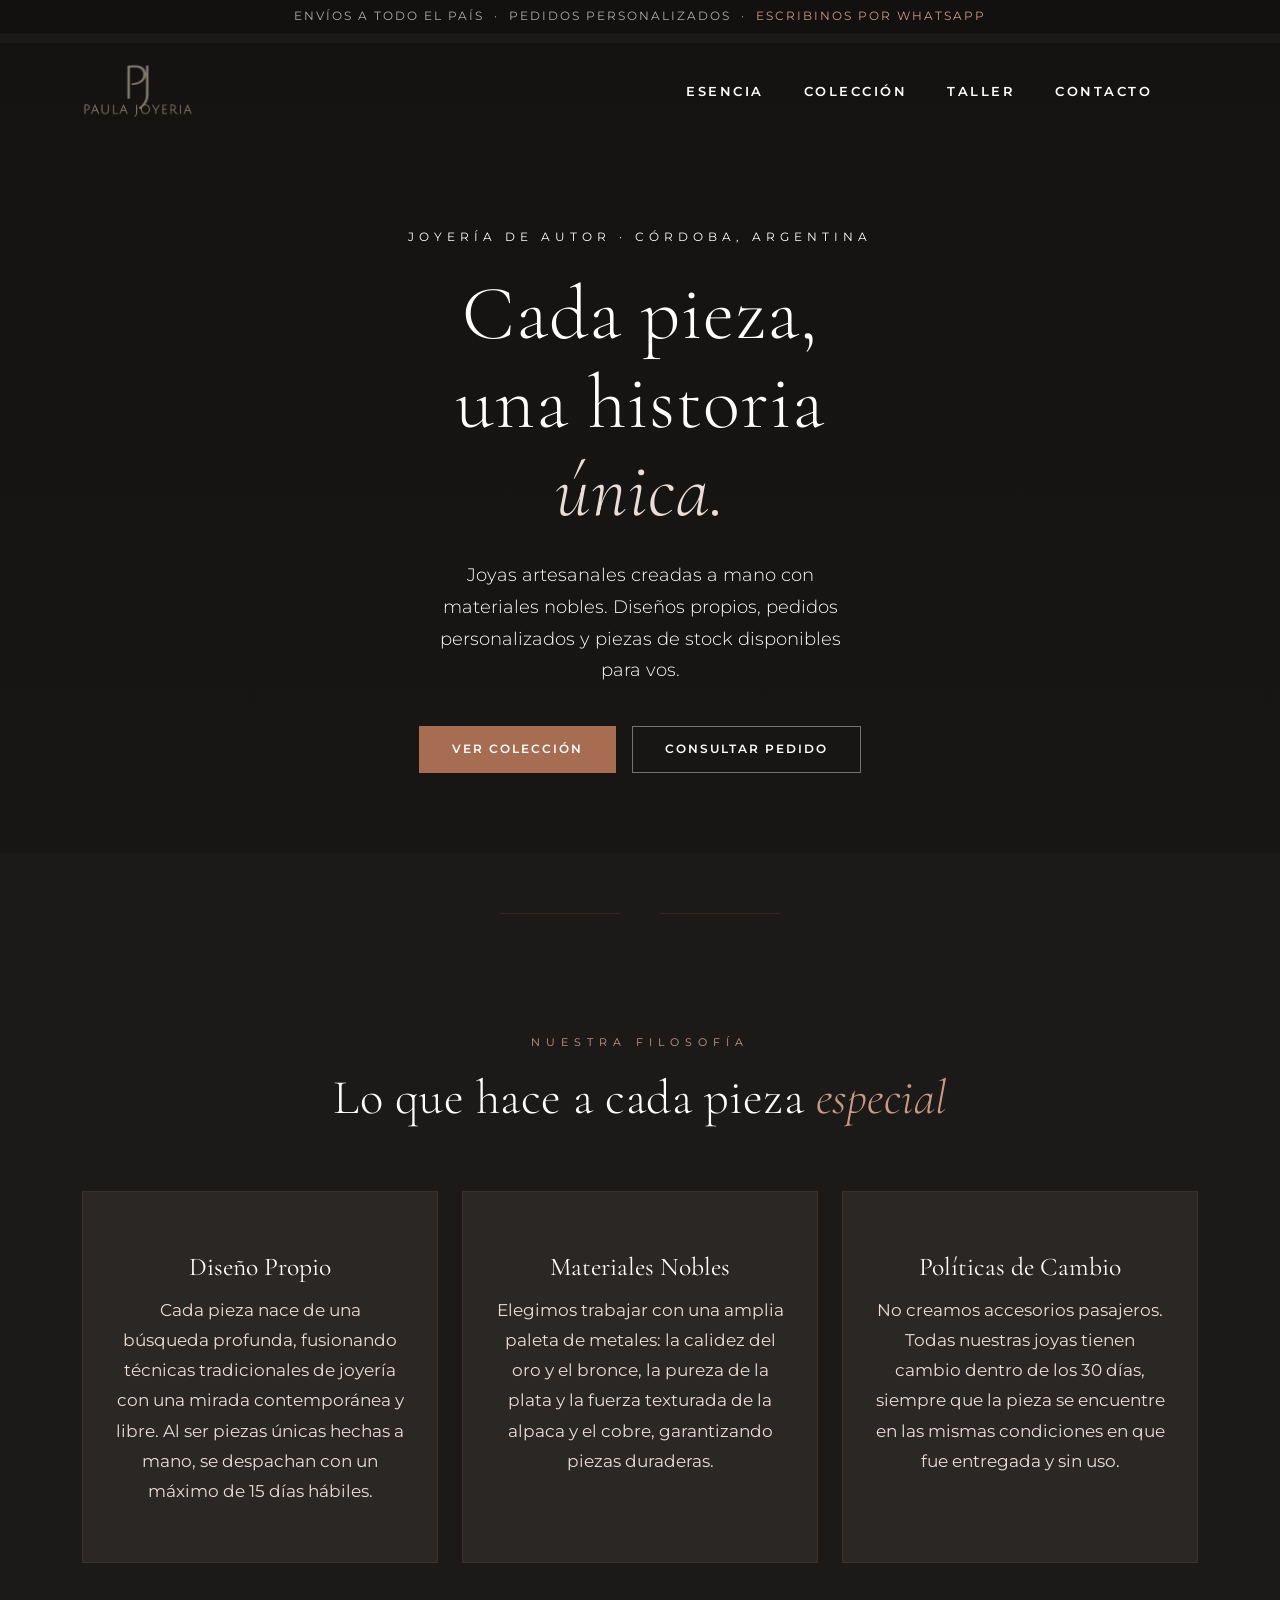
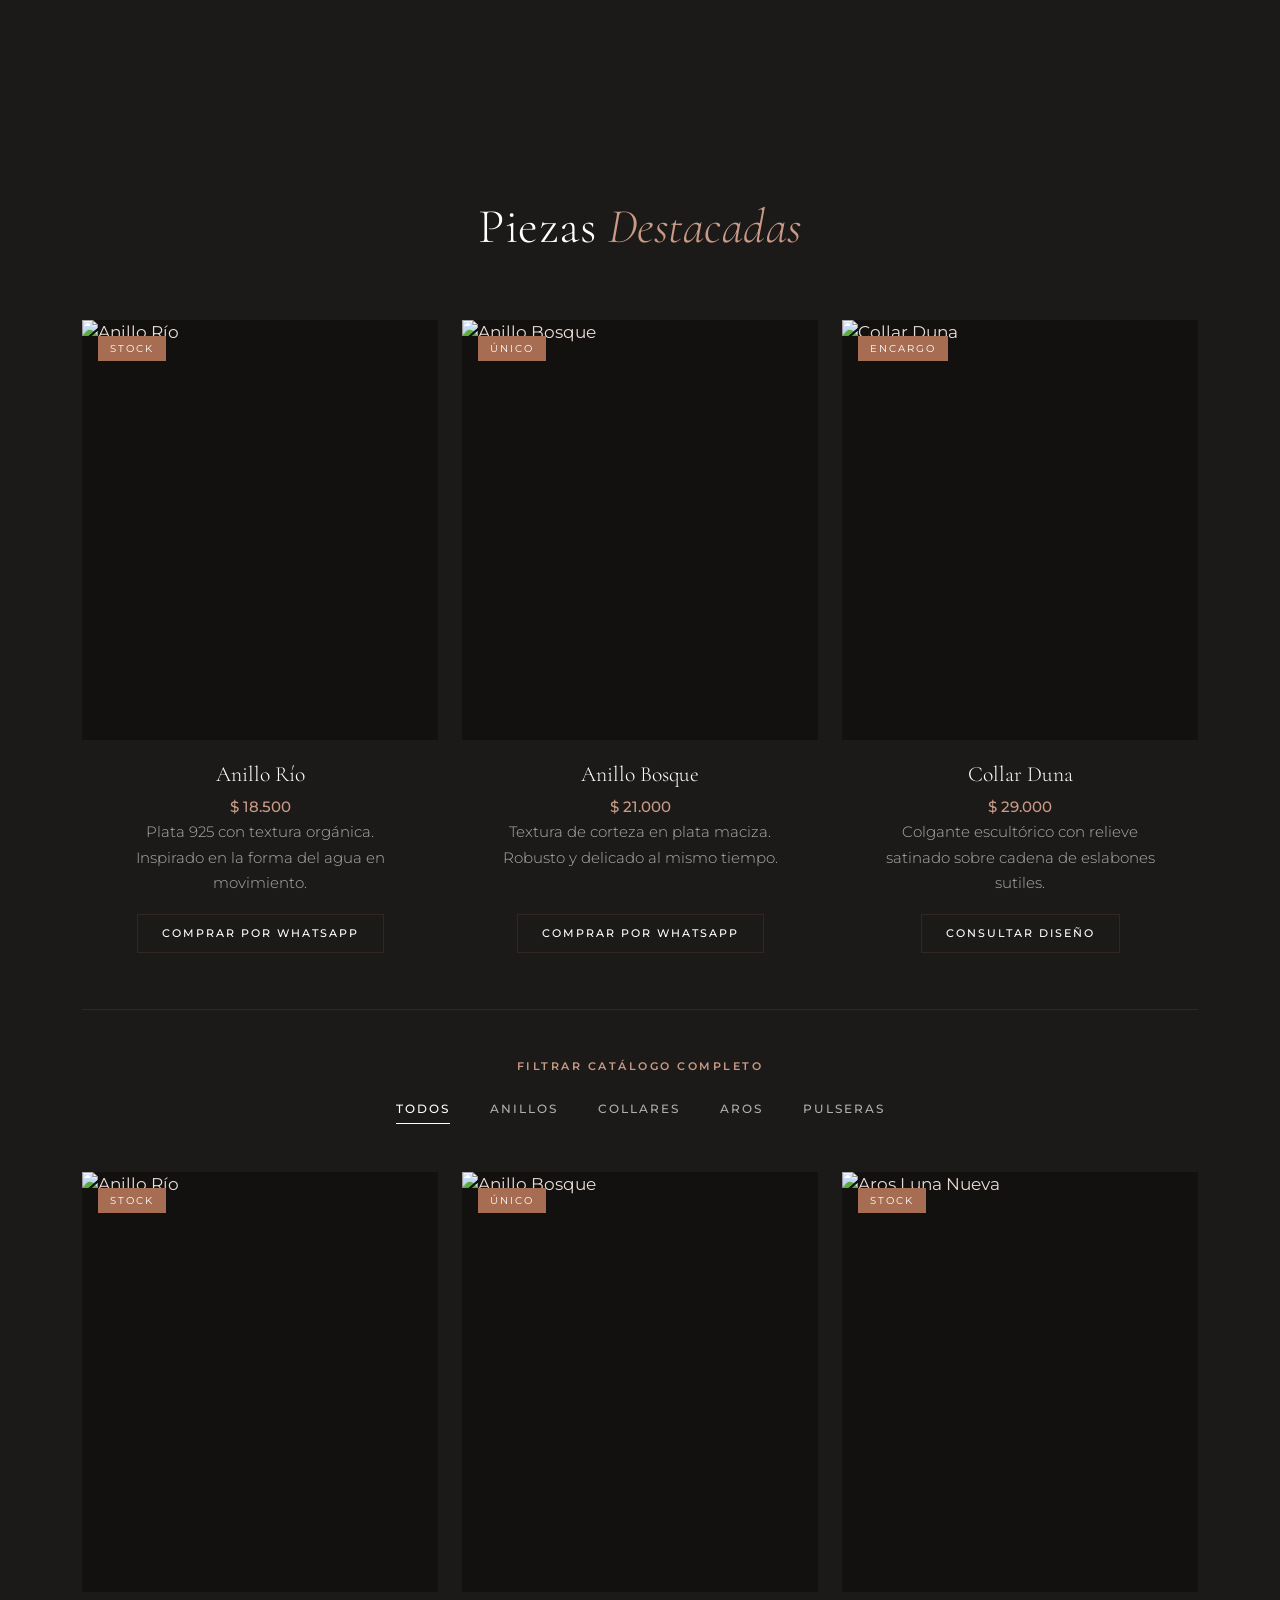
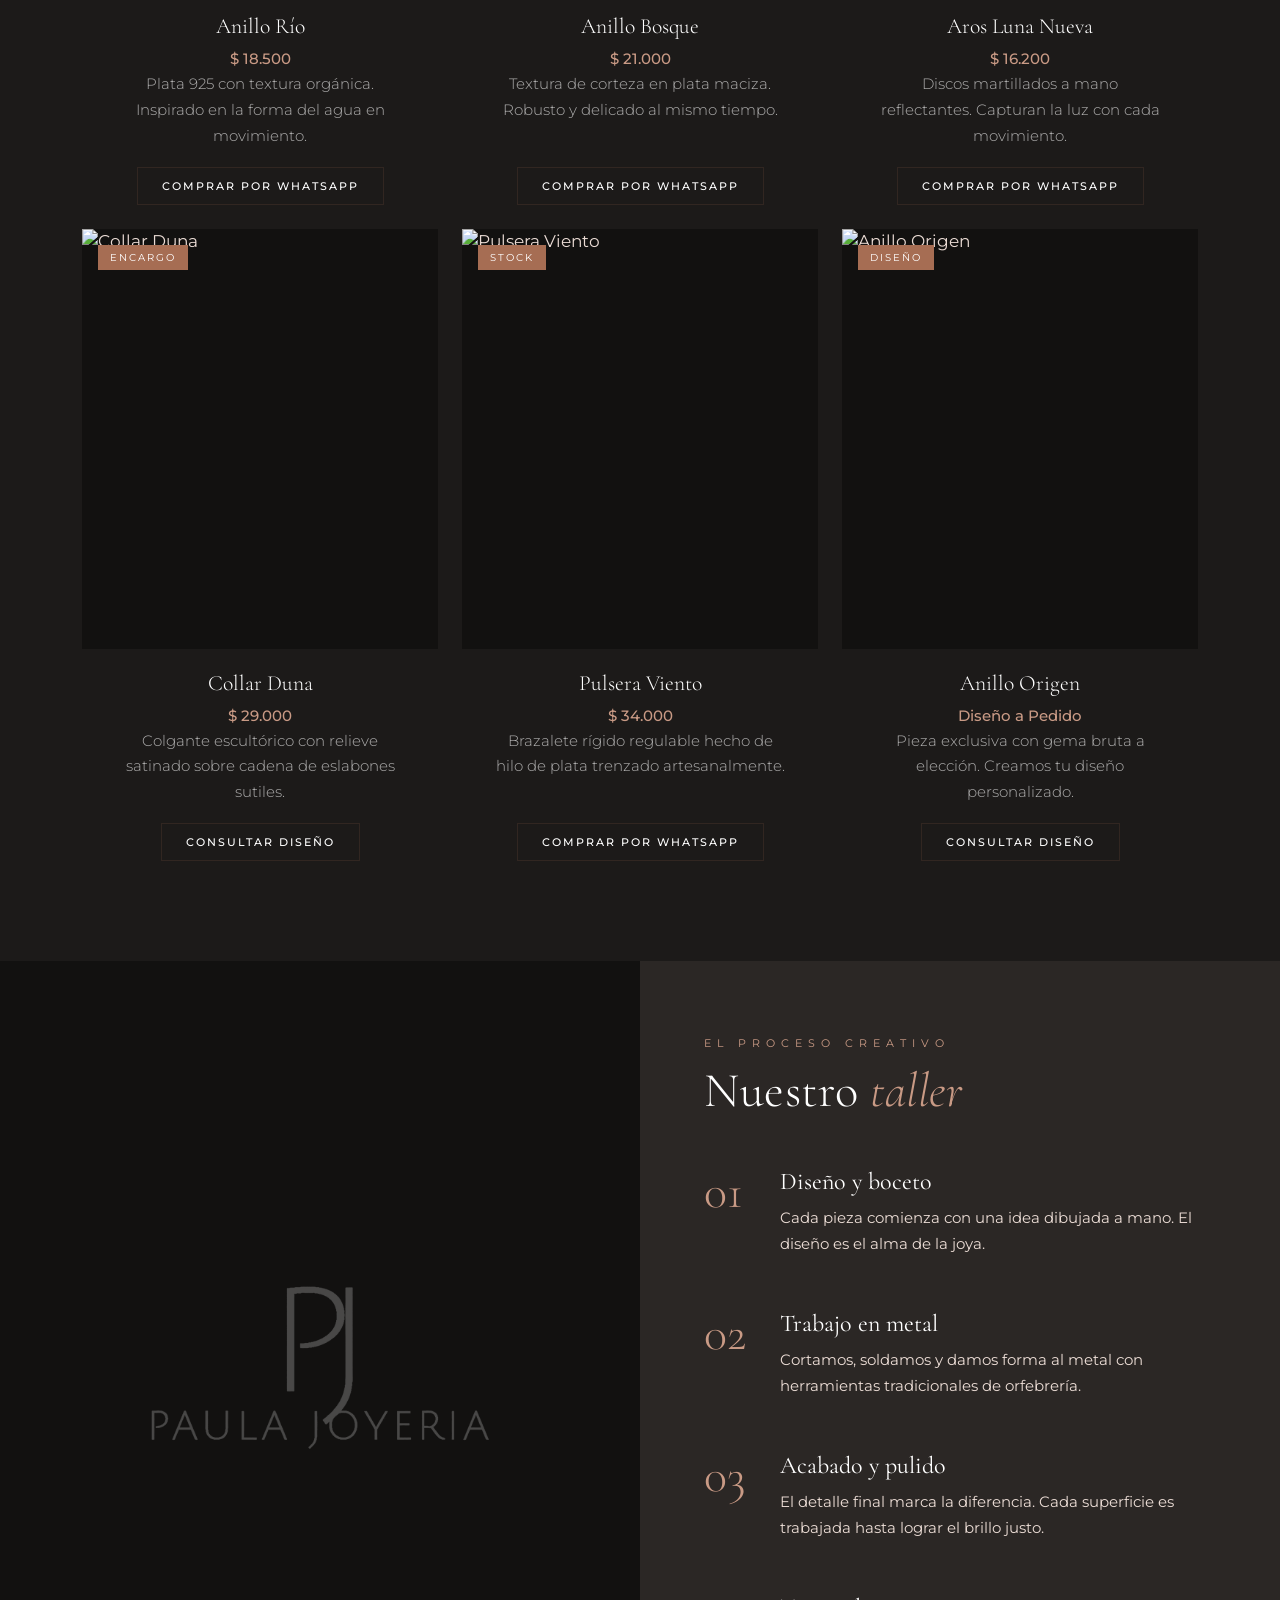
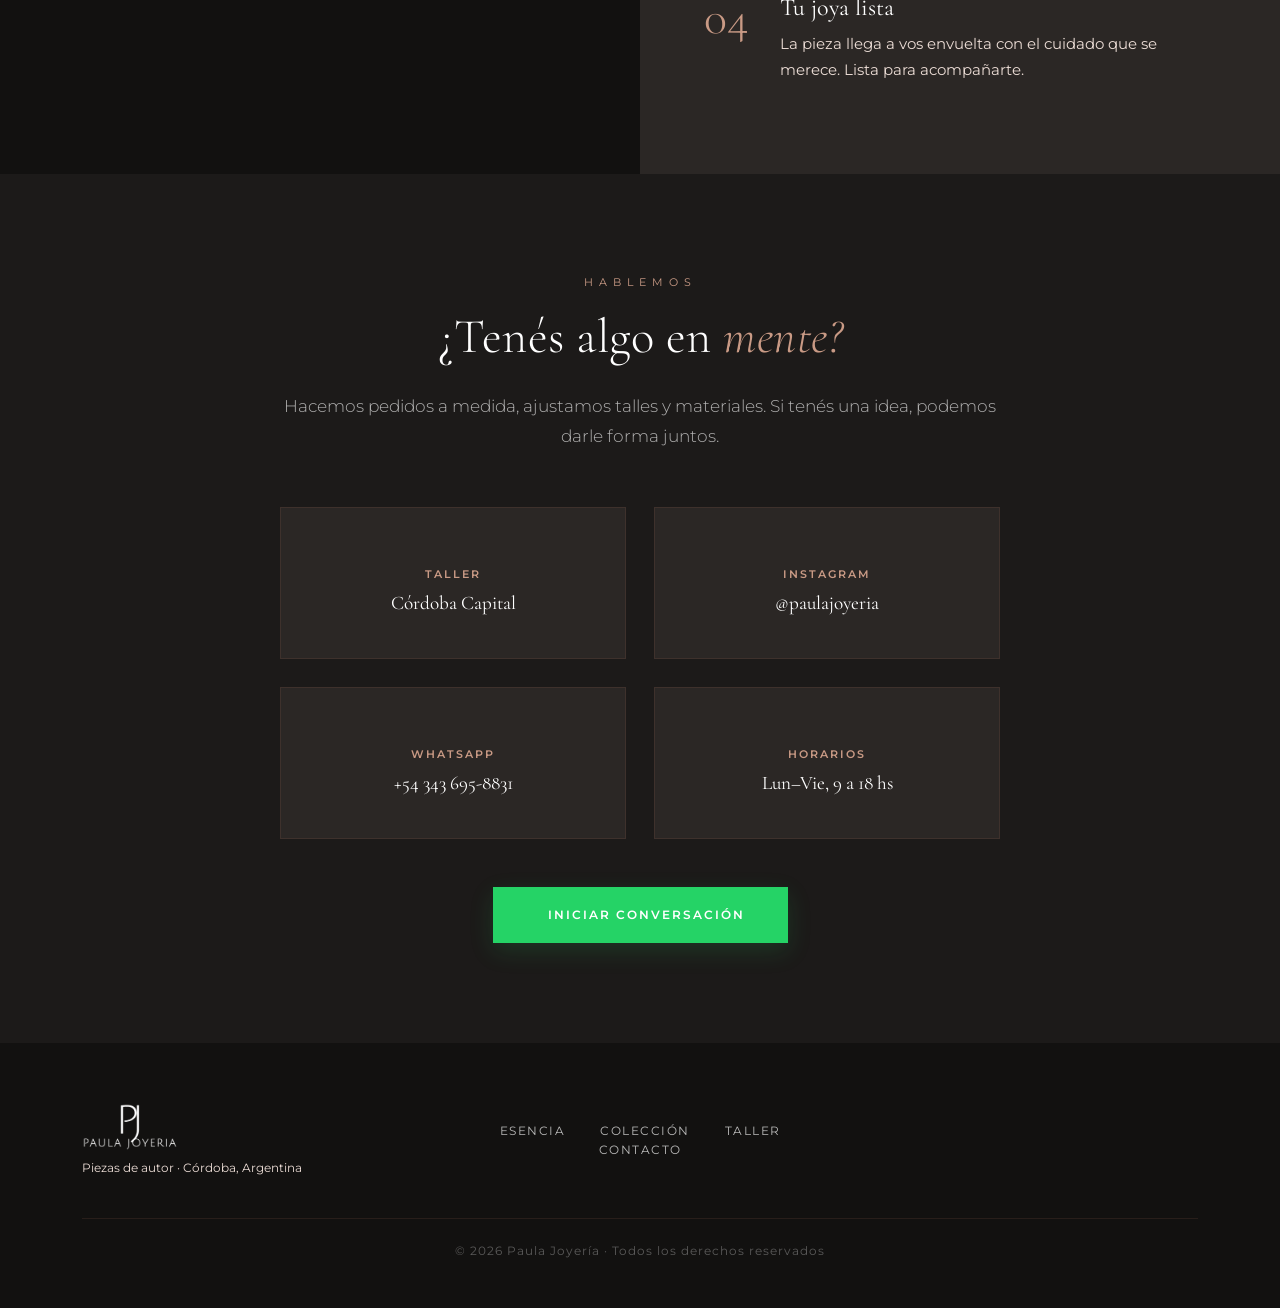
==== commit e7f74b4f: "Add files via upload" ====
--- a/index.html
+++ b/index.html
@@ -4,7 +4,7 @@
   <meta charset="UTF-8" />
   <meta name="viewport" content="width=device-width, initial-scale=1.0"/>
   <title>Paula Joyería · Piezas de Autor en Córdoba</title>
-  <meta name="description" content="Joyería de autor artesanal. Anillos, collares, aros y pulseras hechos a mano en plata 925. Piezas únicas y pedidos personalizados en Córdoba, Argentina."/>
+  <meta name="description" content="Joyería de autor artesanal. Anillos, collares, aros y pulseras hechos a mano en plata 925. Piezas uniques y pedidos personalizados en Córdoba, Argentina."/>
 
   <link rel="icon" type="image/png" href="/img/favicon.png"/>
   <link rel="apple-touch-icon" href="/img/favicon.png"/>
@@ -29,7 +29,7 @@
   <a href="https://wa.me/5493436958831">Escribinos por WhatsApp</a>
 </div>
 
-<nav class="navbar">
+<nav class="navbar navbar-transparent" id="mainNavbar">
   <div class="container d-flex align-items-center justify-content-between">
     <a class="navbar-brand" href="#inicio">
       <img src="/img/logo.png" alt="Paula Joyería" class="navbar-logo"/>
@@ -39,10 +39,18 @@
       <a class="nav-link" href="#productos">Colección</a>
       <a class="nav-link" href="#taller">Taller</a>
       <a class="nav-link" href="#contacto">Contacto</a>
-    </div>
-    <button class="navbar-toggler d-md-none border-0 bg-transparent fs-4" data-bs-toggle="collapse" data-bs-target="#menuMobile">
-      <i class="bi bi-list"></i>
-    </button>
+      <button id="themeToggle" class="btn-theme-toggle" aria-label="Cambiar tema">
+        <i class="bi bi-sun"></i>
+      </button>
+    </div>
+    <div class="d-flex d-md-none align-items-center gap-2">
+      <button id="themeToggleMobile" class="btn-theme-toggle" aria-label="Cambiar tema">
+        <i class="bi bi-sun"></i>
+      </button>
+      <button class="navbar-toggler border-0 bg-transparent fs-4" data-bs-toggle="collapse" data-bs-target="#menuMobile">
+        <i class="bi bi-list"></i>
+      </button>
+    </div>
   </div>
   <div class="collapse" id="menuMobile">
     <div class="container pb-3 d-flex flex-column gap-2 pt-2">
@@ -71,8 +79,8 @@
     </div>
   </div>
   <div class="hero-visual">
-        <video autoplay muted loop playsinline poster="img/anillos.png" class="hero-video>
-          <source src="hero-video.mp4" type="video/mp4" />
+    <video autoplay muted loop playsinline poster="img/anillos.png" class="hero-video">
+      <source src="hero-video.mp4" type="video/mp4" />
       <img src="img/presentacion.png" alt="Joya artesanal Paula" />
     </video>
     <div class="hero-badge">
@@ -90,7 +98,7 @@
   <div class="container">
     <p class="seccion-eyebrow reveal">Nuestra filosofía</p>
     <h2 class="seccion-titulo reveal">Lo que hace a cada pieza <em>especial</em></h2>
-  <div class="row g-4">
+    <div class="row g-4">
       <div class="col-md-4 reveal reveal-delay-1">
         <div class="pilar">
           <i class="bi bi-award pilar-icono"></i>
@@ -125,7 +133,7 @@
 
     <div class="divider-categorias reveal"></div>
 
-    <div class="reveal text-center mb-4">
+    <div class="reveal text-center mb-5">
       <p class="categorias-label">Filtrar catálogo completo</p>
       <div class="filtros" id="botonesFiltroContenedor">
         <button class="filtro-btn active" data-filter="todos">Todos</button>
@@ -143,7 +151,8 @@
 <section id="taller">
   <div class="taller-grid">
     <div class="taller-img">
-      <img src="/img/logo 2.png" alt="Taller de joyería"/>
+      <img src="/img/logo-white.png" alt="Paula Joyería" class="taller-logo taller-logo-oscuro"/>
+      <img src="/img/logo.png" alt="Paula Joyería" class="taller-logo taller-logo-claro"/>
     </div>
     <div class="taller-contenido">
       <p class="seccion-eyebrow reveal" style="text-align:left; margin-bottom:10px;">El proceso creativo</p>
@@ -188,15 +197,11 @@
       <p class="contacto-bajada reveal">
         Hacemos pedidos a medida, ajustamos talles y materiales. Si tenés una idea, podemos darle forma juntos.
       </p>
-<div class="contacto-grid reveal">
+      <div class="contacto-grid reveal">
         <div class="contacto-item">
           <i class="bi bi-geo-alt"></i>
           <h6>Taller</h6>
-          <p>
-            <a href="https://www.google.com/maps/search/?api=1&query=Eduardo+Branly+5878%2C+C%C3%B3rdoba%2C+Argentina" target="_blank" rel="noopener noreferrer" style="color: inherit; text-decoration: none;">
-              Eduardo Branly 5878, Córdoba Capital
-            </a>
-          </p>
+          <p><a>Córdoba Capital</a></p>
         </div>
         <div class="contacto-item">
           <i class="bi bi-instagram"></i>
@@ -288,6 +293,11 @@
           <div class="mb-3 d-none" id="contenedorTalle">
             <label class="form-label">Tu medida / talle</label>
             <input type="text" class="form-control" id="clienteTalle" placeholder="Ej: 14, M, 17cm…"/>
+            <small class="d-block mt-2 text-end">
+              <a href="#contacto" data-bs-dismiss="modal" class="text-decoration-underline" style="color: var(--oro); font-size: 0.75rem;">
+                <i class="bi bi-info-circle"></i> ¿No sabés tu talle? Consultanos
+              </a>
+            </small>
           </div>
           <button type="submit" class="btn-modal-enviar" id="btnSubmitModal">Enviar consulta por WhatsApp</button>
         </form>
--- a/style.css
+++ b/style.css
@@ -1,166 +1,276 @@
 /* =============================================
-   DESIGN TOKENS (Paleta Tierra de Fuego / Lujo Silencioso)
+   DESIGN TOKENS DINÁMICOS (Por defecto: Oscuro)
 ============================================= */
 :root {
-  --oro:          #a66d53; /* Terracota / Bronce cálido artesanal */
-  --oro-claro:    #c99a85; /* Bronce suave satinado */
-  --oro-suave:    #ebdcd5; /* Crema arena muy sutil */
-  --carbon:       #1c1a19; /* Carbón profundo con matiz cálido */
-  --carbon-medio: #2b2725; /* Fondo del taller */
-  --marfil:       #fbfaf7; /* Fondo general ultra limpio */
-  --crema:        #f4efe8; /* Fondo del héroe y secciones alternas */
-  --gris-calido:  #5a524e; /* Texto secundario legible y suave */
-  --borde:        rgba(166, 109, 83, 0.2); /* Bordes finos con el tono terracota */
+  /* Paleta Base constante */
+  --oro:          #a66d53; 
+  --oro-claro:    #c99a85; 
+  --oro-suave:    #ebdcd5; 
+  --marfil:       #fbfaf7; 
+  --crema:        #f4efe8; 
+
+  /* Variables Mutables (Cambian según el modo con transiciones fluidas) */
+  --bg-principal:  #1c1a19;       /* Carbón profundo */
+  --bg-secundario: #2b2725;       /* Carbón medio para tarjetas */
+  --bg-bloque:     #121110;       /* Negro taller/footer */
+  --texto-puro:    #ffffff;       /* Blanco puro */
+  --texto-suave:   #ebdcd5;       /* Oro suave / Crema */
+  --texto-mutado:  rgba(255, 255, 255, 0.65); 
+  --borde:         rgba(166, 109, 83, 0.15); 
+  --filtro-hero:   brightness(0.55) contrast(1.05);
 
   --ff-display: 'Cormorant Garamond', Georgia, serif;
   --ff-body:    'Montserrat', system-ui, sans-serif;
 
-  --transition: 0.35s ease;
-}
-
-/* =============================================
-   BASE
-============================================= */
-*, *::before, *::after { box-sizing: border-box; margin: 0; padding: 0; }
-
-html { scroll-behavior: smooth; }
-
+  --transition: 0.4s cubic-bezier(0.25, 1, 0.5, 1);
+}
+
+/* =============================================
+   PALETA CLARA (Se activa con la clase .light-mode)
+============================================= */
+body.light-mode {
+  --bg-principal:  #fbfaf7;       /* Marfil original de día */
+  --bg-secundario: #ffffff;       /* Blanco puro para que resalten las tarjetas */
+  --bg-bloque:     #f4efe8;       /* Crema suave para taller/footer */
+  --texto-puro:    #1c1a19;       /* Carbón para títulos legibles */
+  --texto-suave:   #5a524e;       /* Gris cálido para bloques de texto */
+  --texto-mutado:  #8e8e8e;       /* Gris apagado para descripciones secundarias */
+  --borde:         rgba(166, 109, 83, 0.2);
+  --filtro-hero:   brightness(0.9) contrast(1.02); /* El hero se adapta a la luz del día */
+}
+
+/* =============================================
+   BASE & UNIFICACIÓN
+============================================= */
+*, *::before, *::after { 
+  box-sizing: border-box; 
+  margin: 0; 
+  padding: 0; 
+}
+html { 
+  scroll-behavior: smooth; 
+}
 body {
-  background: var(--marfil);
+  background: var(--bg-principal);
   font-family: var(--ff-body);
   font-weight: 400;
   font-size: 16px;
-  color: var(--carbon);
+  color: var(--texto-suave);
   -webkit-font-smoothing: antialiased;
+  transition: background-color var(--transition), color var(--transition);
+}
+
+/* Desactivar el azul por defecto de los hipervínculos del navegador */
+a {
+  text-decoration: none;
+  color: inherit;
 }
 
 /* =============================================
    TOP BAR
 ============================================= */
 .top-bar {
-  background: var(--carbon);
-  color: rgba(255,255,255,0.75);
+  background: var(--bg-bloque);
+  color: var(--texto-mutado);
   font-size: 0.72rem;
   letter-spacing: 2px;
   text-transform: uppercase;
   padding: 8px 0;
   text-align: center;
-}
-.top-bar a { color: var(--oro-suave); text-decoration: none; }
-
-/* =============================================
-   NAVBAR
+  position: relative;
+  z-index: 1001;
+  border-bottom: 1px solid rgba(255,255,255,0.03);
+}
+.top-bar a { 
+  color: var(--oro-claro); 
+}
+
+/* =============================================
+   NAVBAR DINÁMICO
 ============================================= */
 .navbar {
-  background: var(--marfil);
-  padding: 20px 0;
-  border-bottom: 1px solid var(--borde);
+  padding: 24px 0;
   position: sticky;
   top: 0;
   z-index: 1000;
-  backdrop-filter: blur(8px);
-}
-
-.navbar-brand {
-  display: flex;
-  align-items: center;
+  transition: background-color var(--transition), border-color var(--transition), padding var(--transition);
+  border-bottom: 1px solid transparent;
+}
+
+.navbar-transparent {
+  background-color: transparent;
+}
+
+.navbar-scrolled {
+  background-color: var(--bg-principal);
+  opacity: 0.96;
+  backdrop-filter: blur(12px);
+  padding: 14px 0;
+  border-bottom-color: var(--borde);
+}
+
+.navbar-brand { 
+  display: flex; 
+  align-items: center; 
 }
 .navbar-logo {
   height: 56px;
   width: auto;
   display: block;
+  transition: height var(--transition);
+}
+.navbar-scrolled .navbar-logo { 
+  height: 46px; 
 }
 
 .nav-link {
   font-family: var(--ff-body);
   font-size: 0.75rem;
   font-weight: 500;
-  letter-spacing: 2px;
+  letter-spacing: 2.5px;
   text-transform: uppercase;
-  color: var(--carbon) !important;
+  color: var(--texto-puro) !important;
   padding: 4px 0 !important;
-  margin: 0 18px;
+  margin: 0 20px;
   position: relative;
+  transition: color var(--transition);
 }
 .nav-link::after {
   content: '';
   position: absolute;
   bottom: 0; left: 0;
   width: 0; height: 1px;
-  background: var(--oro);
-  transition: width var(--transition);
-}
-.nav-link:hover::after { width: 100%; }
-.nav-link:hover { color: var(--oro) !important; }
-
-/* =============================================
-   HERO
+  background: var(--oro-claro);
+  transition: width 0.3s ease;
+}
+.nav-link:hover::after { 
+  width: 100%; 
+}
+.nav-link:hover { 
+  color: var(--oro-claro) !important; 
+}
+
+/* Botón colapsable móvil */
+.navbar-toggler {
+  color: var(--texto-puro);
+}
+
+/* =============================================
+   BOTÓN INTERRUPTOR (Theme Toggle Switcher)
+============================================= */
+.btn-theme-toggle {
+  background: transparent;
+  border: none;
+  color: var(--texto-puro);
+  font-size: 1.2rem;
+  cursor: pointer;
+  padding: 4px 8px;
+  margin-left: 10px;
+  transition: transform 0.3s ease, color var(--transition);
+  display: flex;
+  align-items: center;
+  justify-content: center;
+}
+.btn-theme-toggle:hover {
+  transform: rotate(15deg) scale(1.1);
+  color: var(--oro-claro);
+}
+
+/* =============================================
+   HERO FULL SCREEN (Suelto de los botones azules)
 ============================================= */
 .hero {
-  min-height: 92vh;
-  display: grid;
-  grid-template-columns: 1fr 1fr;
-  background: var(--crema);
+  min-height: 90vh;
+  position: relative;
+  display: flex;
+  align-items: center;
+  justify-content: center;
   overflow: hidden;
+  margin-top: -106px;
+  padding-top: 106px;
+  background: var(--bg-bloque);
+}
+
+.hero-visual {
+  position: absolute;
+  top: 0; left: 0;
+  width: 100%; height: 100%;
+  z-index: 1;
+}
+.hero-visual video, .hero-visual img {
+  width: 100%; height: 100%;
+  object-fit: cover;
+  object-position: center;
+  filter: var(--filtro-hero);
+  transition: filter var(--transition);
+}
+.hero-visual::after {
+  content: '';
+  position: absolute;
+  top: 0; left: 0; width: 100%; height: 100%;
+  background: linear-gradient(to bottom, rgba(28,26,25,0.2), rgba(28,26,25,0.6));
+  z-index: 2;
 }
 
 .hero-copy {
+  position: relative;
+  z-index: 3;
+  text-align: center;
+  max-width: 800px;
+  padding: 40px 24px;
   display: flex;
   flex-direction: column;
-  justify-content: center;
-  padding: 80px 60px 80px 80px;
+  align-items: center;
 }
 
 .hero-eyebrow {
   font-family: var(--ff-body);
-  font-size: 0.68rem;
-  letter-spacing: 4px;
+  font-size: 0.72rem;
+  letter-spacing: 5px;
   text-transform: uppercase;
-  color: var(--oro);
-  margin-bottom: 28px;
-  display: flex;
-  align-items: center;
-  gap: 12px;
-}
-.hero-eyebrow::before {
-  content: '';
-  width: 32px;
-  height: 1px;
-  background: var(--oro);
-  display: block;
+  color: var(--oro-claro);
+  margin-bottom: 24px;
 }
 
 .hero-titulo {
   font-family: var(--ff-display);
-  font-size: clamp(3.2rem, 5vw, 5.5rem);
+  font-size: clamp(2.8rem, 6vw, 5rem);
   font-weight: 300;
-  line-height: 1.05;
-  color: var(--carbon);
-  margin-bottom: 28px;
-}
-.hero-titulo em {
-  font-style: italic;
-  color: var(--oro);
+  line-height: 1.15;
+  color: var(--texto-puro);
+  margin-bottom: 24px;
+  letter-spacing: 1px;
+}
+.hero-titulo em { 
+  font-style: italic; 
+  color: var(--oro-suave); 
 }
 
 .hero-subtitulo {
-  font-size: 1rem;
-  font-weight: 400;
+  font-size: 1.05rem;
+  font-weight: 300;
   line-height: 1.8;
-  color: var(--gris-calido);
-  max-width: 380px;
-  margin-bottom: 48px;
-}
-
-.hero-ctas {
-  display: flex;
-  gap: 16px;
-  flex-wrap: wrap;
+  color: rgba(255, 255, 255, 0.8);
+  max-width: 520px;
+  margin-bottom: 40px;
+}
+
+.hero-ctas { 
+  display: flex; 
+  gap: 16px; 
+  justify-content: center; 
+}
+
+/* =============================================
+   BOTONES EDITORIALES (Chau links azules)
+============================================= */
+.hero-copy a {
+  text-decoration: none;
 }
 
 .btn-oro {
   background: var(--oro);
-  color: #fff;
+  color: #ffffff !important;
   font-family: var(--ff-body);
   font-size: 0.72rem;
   font-weight: 600;
@@ -168,662 +278,722 @@
   text-transform: uppercase;
   border: 1px solid var(--oro);
   padding: 14px 32px;
-  text-decoration: none;
   transition: var(--transition);
   display: inline-block;
 }
-.btn-oro:hover {
-  background: transparent;
-  color: var(--oro);
+.btn-oro:hover { 
+  background: transparent; 
+  color: var(--oro) !important; 
 }
 
 .btn-outline-oro {
   background: transparent;
-  color: var(--carbon);
+  color: #ffffff !important;
   font-family: var(--ff-body);
   font-size: 0.72rem;
   font-weight: 600;
   letter-spacing: 2px;
   text-transform: uppercase;
-  border: 1px solid var(--carbon);
+  border: 1px solid rgba(255, 255, 255, 0.4);
   padding: 14px 32px;
-  text-decoration: none;
   transition: var(--transition);
   display: inline-block;
   cursor: pointer;
 }
-.btn-outline-oro:hover {
-  border-color: var(--oro);
-  color: var(--oro);
-}
-
-.hero-visual {
-  position: relative;
-  overflow: hidden;
-}
-.hero-visual img,
-.hero-visual video {
-  width: 100%; height: 100%;
-  object-fit: cover;
-  object-position: center;
-  display: block;
-}
-
-.hero-badge {
-  position: absolute;
-  bottom: 48px;
-  left: -1px;
-  background: var(--carbon);
-  color: #fff;
-  padding: 20px 28px;
-  font-family: var(--ff-display);
-}
-.hero-badge-num {
-  font-size: 2.4rem;
-  font-weight: 300;
-  line-height: 1;
-  color: var(--oro-suave);
-}
-.hero-badge-label {
-  font-size: 0.72rem;
-  font-family: var(--ff-body);
-  letter-spacing: 1.5px;
-  text-transform: uppercase;
-  opacity: 0.7;
-  margin-top: 4px;
-}
-
-/* =============================================
-   SEPARADOR
-============================================= */
-.divider-oro {
-  display: flex;
-  align-items: center;
-  gap: 20px;
-  justify-content: center;
-  padding: 60px 0 0;
-}
-.divider-oro::before, .divider-oro::after {
-  content: '';
-  flex: 1;
-  max-width: 120px;
-  height: 1px;
-  background: var(--borde);
-}
-.divider-oro-icon { color: var(--oro); font-size: 1.1rem; }
-
-/* =============================================
-   SECCIÓN ESENCIA
-============================================= */
-#esencia {
-  padding: 80px 0 100px;
+.btn-outline-oro:hover { 
+  border-color: var(--oro-claro); 
+  color: var(--oro-claro) !important; 
+}
+
+/* Ocultado para limpiar el inicio */
+.hero-badge { 
+  display: none; 
+}
+
+/* =============================================
+   SEPARADOR METÁLICO
+============================================= */
+.divider-oro { 
+  display: flex; 
+  align-items: center; 
+  gap: 20px; 
+  justify-content: center; 
+  padding: 60px 0 20px; 
+}
+.divider-oro::before, .divider-oro::after { 
+  content: ''; 
+  flex: 1; 
+  max-width: 120px; 
+  height: 1px; 
+  background: var(--borde); 
+}
+.divider-oro-icon { 
+  color: var(--oro-claro); 
+  font-size: 1.1rem; 
+}
+
+/* =============================================
+   ESTRUCTURAS DE SECCIÓN COMUNES
+============================================= */
+#esencia, #productos, #contacto { 
+  padding: 100px 0;
+  background: var(--bg-principal) !important;
+  transition: background-color var(--transition);
 }
 
 .seccion-eyebrow {
   font-family: var(--ff-body);
   font-size: 0.68rem;
-  letter-spacing: 4px;
+  letter-spacing: 6px; 
   text-transform: uppercase;
-  color: var(--oro);
+  color: var(--oro-claro);
   text-align: center;
-  margin-bottom: 16px;
-}
-
+  margin-bottom: 18px;
+}
 .seccion-titulo {
   font-family: var(--ff-display);
-  font-size: clamp(2.2rem, 3.5vw, 3.4rem);
+  font-size: clamp(2.3rem, 3.8vw, 3.6rem);
   font-weight: 300;
   text-align: center;
-  color: var(--carbon);
-  margin-bottom: 60px;
-  line-height: 1.15;
-}
-.seccion-titulo em { font-style: italic; color: var(--oro); }
-
-.pilar {
+  color: var(--texto-puro);
+  margin-bottom: 64px;
+  line-height: 1.2;
+  letter-spacing: 0.5px;
+}
+.seccion-titulo em { 
+  font-style: italic; 
+  color: var(--oro-claro); 
+}
+
+/* =============================================
+   TARJETAS INTERMEDIAS (Pilares y Contacto)
+============================================= */
+.pilar, .contacto-item {
   text-align: center;
   padding: 40px 32px;
-  background: #fff;
+  background: var(--bg-secundario);
   border: 1px solid var(--borde);
-  transition: var(--transition);
+  transition: var(--transition), background-color var(--transition);
   height: 100%;
 }
-.pilar:hover {
+.pilar:hover, .contacto-item:hover {
   border-color: var(--oro);
-  box-shadow: 0 12px 40px rgba(166, 109, 83, 0.08);
-  transform: translateY(-4px);
-}
-.pilar-icono {
-  font-size: 2rem;
-  color: var(--oro);
-  margin-bottom: 20px;
-  display: block;
-}
-.pilar h4 {
-  font-family: var(--ff-display);
-  font-size: 1.45rem;
-  font-weight: 400;
-  margin-bottom: 12px;
-}
-.pilar p {
-  font-size: 0.95rem;
-  font-weight: 400;
-  line-height: 1.8;
-  color: var(--gris-calido);
-}
-
-/* ==================================================================
-   SOLO MODIFICACIÓN EN PC: Cambia el tamaño de letras y el icono
-================================================================== */
-@media (min-width: 992px) {
-  .pilar-icono {
-    font-size: 2.5rem;    /* Icono sutilmente más grande en monitores */
-  }
-  .pilar h4 {
-    font-size: 1.6rem;    /* Título con más peso visual en PC */
-  }
-  .pilar p {
-    font-size: 1.05rem;   /* Párrafo más grande para que sea legible en PC */
-    line-height: 1.7;
-  }
-}
-
-/* =============================================
-   SECCIÓN PRODUCTOS
-============================================= */
-#productos {
-  padding: 80px 0 100px;
-  background: var(--crema);
-}
-
-.filtros {
-  display: flex;
-  gap: 8px;
-  flex-wrap: wrap;
-  justify-content: center;
+  box-shadow: 0 16px 48px rgba(0, 0, 0, 0.15);
+  transform: translateY(-5px);
+}
+.pilar-icono, .contacto-item i { 
+  font-size: 2rem; 
+  color: var(--oro-claro); 
+  margin-bottom: 20px; 
+  display: block; 
+}
+.pilar h4 { 
+  font-family: var(--ff-display); 
+  font-size: 1.45rem; 
+  font-weight: 400; 
+  color: var(--texto-puro);
+  margin-bottom: 12px; 
+}
+.pilar p { 
+  font-size: 0.95rem; 
+  font-weight: 400; 
+  line-height: 1.8; 
+  color: var(--texto-suave); 
+}
+
+/* =============================================
+   FILTROS DE CATÁLOGO
+============================================= */
+.filtros { 
+  display: flex; 
+  gap: 8px; 
+  flex-wrap: wrap; 
+  justify-content: center; 
 }
 .filtro-btn {
   font-family: var(--ff-body);
-  font-size: 0.68rem;
+  font-size: 0.75rem;
   letter-spacing: 2px;
   text-transform: uppercase;
   font-weight: 500;
-  padding: 9px 22px;
-  border: 1px solid rgba(0,0,0,0.1);
-  background: #fff;
-  color: var(--carbon);
+  padding: 6px 16px;
+  border: none !important;
+  background: transparent !important;
+  color: var(--texto-mutado);
   cursor: pointer;
   transition: var(--transition);
-}
-.filtro-btn:hover, .filtro-btn.active {
-  background: var(--carbon);
-  border-color: var(--carbon);
-  color: #fff;
-}
-
-.categorias-label {
-  font-family: var(--ff-body);
-  font-size: 0.7rem;
-  font-weight: 600;
-  letter-spacing: 2.5px;
-  text-transform: uppercase;
-  color: var(--oro);
-  margin-bottom: 16px;
-}
-
-.divider-categorias {
-  height: 1px;
-  background: var(--borde);
-  margin: 56px 0 48px;
-}
-
+  position: relative;
+}
+.filtro-btn:hover, .filtro-btn.active { 
+  color: var(--texto-puro) !important; 
+}
+.filtro-btn::after {
+  content: ''; position: absolute; bottom: 0; left: 16px; right: 16px; height: 1px;
+  background: var(--texto-puro); transform: scaleX(0); transition: transform 0.3s ease;
+}
+.filtro-btn.active::after { 
+  transform: scaleX(1); 
+}
+.categorias-label { 
+  font-family: var(--ff-body); 
+  font-size: 0.7rem; 
+  font-weight: 600; 
+  letter-spacing: 2.5px; 
+  text-transform: uppercase; 
+  color: var(--oro-claro); 
+  margin-bottom: 20px; 
+}
+.divider-categorias { 
+  height: 1px; 
+  background: var(--borde); 
+  margin: 56px 0 48px; 
+}
+
+/* =============================================
+   TARJETAS DE PRODUCTOS (Look Galería de Arte)
+============================================= */
 .producto-card {
-  background: #fff;
-  overflow: hidden;
-  border: 1px solid var(--borde);
-  transition: var(--transition);
+  background: transparent !important;
+  border: none !important;
+  box-shadow: none !important;
+  transform: none !important;
   height: 100%;
   display: flex;
   flex-direction: column;
 }
-.producto-card:hover {
-  box-shadow: 0 16px 48px rgba(166, 109, 83, 0.08);
-  transform: translateY(-4px);
-}
 .producto-card-img {
   position: relative;
   overflow: hidden;
-}
+  background-color: var(--bg-bloque);
+  height: 420px; 
+}
+
+/* Efecto interactivo de doble foto */
 .producto-card-img img {
-  width: 100%;
-  height: 280px;
+  width: 100%; height: 100%;
   object-fit: cover;
   display: block;
-  transition: transform 0.6s ease;
-}
-.producto-card:hover .producto-card-img img {
-  transform: scale(1.05);
-}
+  position: absolute;
+  top: 0; left: 0;
+  transition: opacity 0.5s ease, transform 0.8s cubic-bezier(0.25, 1, 0.5, 1);
+}
+.img-principal { 
+  opacity: 1; 
+  z-index: 1; 
+}
+.img-secundaria { 
+  opacity: 0; 
+  z-index: 2; 
+}
+.producto-card:hover .img-principal { 
+  transform: scale(1.02); 
+}
+.producto-card:hover .img-secundaria { 
+  opacity: 1; 
+  transform: scale(1.02); 
+}
+
 .producto-badge {
   position: absolute;
   top: 16px; left: 16px;
-  background: var(--carbon);
+  background: var(--oro); 
   color: #fff;
-  font-size: 0.62rem;
-  letter-spacing: 2px;
+  font-size: 0.62rem; 
+  letter-spacing: 2px; 
+  text-transform: uppercase; 
+  padding: 5px 12px;
+  z-index: 5;
+}
+
+.producto-card-body { 
+  padding: 22px 0 0 0 !important; 
+  flex: 1; 
+  display: flex; 
+  flex-direction: column; 
+  text-align: center; 
+  align-items: center; 
+}
+.producto-categoria { 
+  font-size: 0.65rem; 
+  letter-spacing: 2px; 
+  text-transform: uppercase; 
+  color: var(--oro-claro); 
+  margin-bottom: 6px; 
+}
+.producto-nombre { 
+  font-family: var(--ff-display); 
+  font-size: 1.35rem; 
+  font-weight: 300; 
+  color: var(--texto-puro); 
+  margin-bottom: 8px; 
+  line-height: 1.2; 
+}
+.producto-desc { 
+  font-size: 0.9rem; 
+  font-weight: 300; 
+  color: var(--texto-mutado); 
+  line-height: 1.6; 
+  margin-bottom: 18px; 
+  max-width: 290px; 
+  flex: 1; 
+}
+.producto-footer { 
+  display: flex; 
+  flex-direction: column; 
+  align-items: center; 
+  gap: 12px; 
+  width: 100%; 
+}
+.producto-precio { 
+  font-family: var(--ff-body); 
+  font-size: 0.95rem; 
+  font-weight: 500; 
+  color: var(--oro-claro); 
+}
+
+.btn-consultar {
+  font-size: 0.68rem; 
+  letter-spacing: 2px; 
+  text-transform: uppercase; 
+  font-weight: 500;
+  background: transparent; 
+  color: var(--texto-puro); 
+  border: 1px solid var(--borde);
+  padding: 10px 24px; 
+  cursor: pointer; 
+  transition: all 0.3s ease; 
+  font-family: var(--ff-body); 
+  width: auto;
+}
+.btn-consultar:hover { 
+  background: var(--texto-puro) !important; 
+  border-color: var(--texto-puro) !important; 
+  color: var(--bg-principal) !important; 
+}
+
+/* =============================================
+   SECCIÓN TALLER (Proceso Artesanal)
+============================================= */
+#taller { 
+  background: var(--bg-bloque) !important; 
+  transition: background-color var(--transition);
+}
+.taller-grid { 
+  display: grid; 
+  grid-template-columns: 1fr 1fr; 
+  gap: 0; 
+}
+.taller-img { 
+  position: relative; 
+  overflow: hidden; 
+  min-height: 500px; 
+  background: var(--bg-bloque); 
+  display: flex; 
+  align-items: center; 
+  justify-content: center; 
+}
+.taller-img img { 
+  width: 55%; 
+  height: auto; 
+  object-fit: contain; 
+  opacity: 0.12; 
+  filter: brightness(0) invert(1); 
+  pointer-events: none; 
+}
+.taller-contenido { 
+  padding: 74px 64px; 
+  display: flex; 
+  flex-direction: column; 
+  justify-content: center; 
+  background: var(--bg-secundario); 
+  transition: background-color var(--transition);
+}
+.taller-item { 
+  display: flex; 
+  gap: 20px; 
+  margin-bottom: 36px; 
+  align-items: flex-start; 
+}
+.taller-item:last-child { 
+  margin-bottom: 0; 
+}
+.taller-item-num { 
+  font-family: var(--ff-display); 
+  font-size: 3rem; 
+  font-weight: 300; 
+  color: var(--oro-claro); 
+  line-height: 1; 
+  min-width: 56px; 
+}
+.taller-item-texto h5 { 
+  font-family: var(--ff-display); 
+  font-size: 1.5rem; 
+  font-weight: 400; 
+  color: var(--texto-puro); 
+  margin-bottom: 8px; 
+}
+.taller-item-texto p { 
+  font-size: 0.95rem; 
+  font-weight: 400; 
+  line-height: 1.75; 
+  color: var(--texto-suave); 
+}
+
+/* =============================================
+   SECCIÓN CONTACTO
+============================================= */
+.contacto-inner { 
+  max-width: 720px; 
+  margin: 0 auto; 
+  text-align: center; 
+}
+.contacto-inner .seccion-titulo { 
+  margin-bottom: 24px; 
+}
+.contacto-bajada { 
+  font-size: 1.05rem; 
+  font-weight: 300; 
+  color: var(--texto-mutado); 
+  line-height: 1.8; 
+  margin-bottom: 56px; 
+}
+.contacto-grid { 
+  display: grid; 
+  grid-template-columns: 1fr 1fr; 
+  gap: 28px; 
+  margin-bottom: 48px; 
+  text-align: left; 
+}
+.contacto-item h6 { 
+  font-family: var(--ff-body); 
+  font-size: 0.68rem; 
+  letter-spacing: 2px; 
+  text-transform: uppercase; 
+  color: var(--oro-claro); 
+  margin-bottom: 8px; 
+  font-weight: 600; 
+}
+.contacto-item p { 
+  font-family: var(--ff-display); 
+  font-size: 1.2rem; 
+  color: var(--texto-puro); 
+  margin: 0; 
+}
+.contacto-item a { 
+  color: var(--texto-puro); 
+}
+.contacto-item a:hover { 
+  color: var(--oro-claro); 
+}
+
+.btn-whatsapp {
+  display: inline-flex; 
+  align-items: center; 
+  gap: 12px; 
+  background: #25D366; 
+  color: #fff !important;
+  font-family: var(--ff-body); 
+  font-size: 0.75rem; 
+  font-weight: 600; 
+  letter-spacing: 2px; 
   text-transform: uppercase;
-  padding: 5px 12px;
-}
-.producto-card-body {
-  padding: 24px;
-  flex: 1;
-  display: flex;
-  flex-direction: column;
-}
-.producto-categoria {
-  font-size: 0.65rem;
-  letter-spacing: 2.5px;
-  text-transform: uppercase;
-  color: var(--oro);
-  margin-bottom: 8px;
-}
-.producto-nombre {
-  font-family: var(--ff-display);
-  font-size: 1.35rem;
-  font-weight: 400;
-  color: var(--carbon);
-  margin-bottom: 8px;
-  line-height: 1.2;
-}
-.producto-desc {
-  font-size: 0.92rem;
-  font-weight: 400;
-  color: var(--gris-calido);
-  line-height: 1.7;
-  margin-bottom: 20px;
-  flex: 1;
-}
-.producto-footer {
-  display: flex;
-  align-items: center;
-  justify-content: space-between;
-  border-top: 1px solid var(--borde);
-  padding-top: 16px;
-}
-.producto-precio {
-  font-family: var(--ff-display);
-  font-size: 1.5rem;
-  font-weight: 400;
-  color: var(--carbon);
-}
-.btn-consultar {
-  font-size: 0.65rem;
-  letter-spacing: 1.5px;
-  text-transform: uppercase;
-  font-weight: 600;
-  background: transparent;
-  color: var(--carbon);
-  border: 1px solid var(--carbon);
-  padding: 8px 18px;
-  cursor: pointer;
-  transition: var(--transition);
-  font-family: var(--ff-body);
-}
-.btn-consultar:hover {
-  background: var(--oro);
-  border-color: var(--oro);
-  color: #fff;
-}
-
-/* =============================================
-   SECCIÓN TALLER
-============================================= */
-#taller {
-  background: var(--carbon);
-  color: #fff;
-}
-
-.taller-grid {
-  display: grid;
-  grid-template-columns: 1fr 1fr;
-  gap: 0;
-}
-
-.taller-img {
-  position: relative;
-  overflow: hidden;
-  min-height: 500px;
-}
-.taller-img img {
-  width: 100%; height: 100%;
-  object-fit: cover;
-  filter: brightness(0.8);
-}
-
-.taller-contenido {
-  padding: 64px 56px;
-  display: flex;
-  flex-direction: column;
-  justify-content: center;
-  background: var(--carbon-medio);
-}
-
-.taller-eyebrow {
-  font-family: var(--ff-body);
-  font-size: 0.68rem;
-  letter-spacing: 4px;
-  text-transform: uppercase;
-  color: var(--oro-suave);
-  margin-bottom: 10px;
-}
-
-.taller-titulo {
-  font-family: var(--ff-display);
-  font-size: clamp(2.2rem, 3.5vw, 3.4rem);
-  font-weight: 300;
-  color: #fff;
-  margin-bottom: 48px;
-  line-height: 1.15;
-}
-.taller-titulo em { font-style: italic; color: var(--oro-suave); }
-
-.taller-item {
-  display: flex;
-  gap: 20px;
-  margin-bottom: 36px;
-  align-items: flex-start;
-}
-.taller-item:last-child { margin-bottom: 0; }
-
-.taller-item-num {
-  font-family: var(--ff-display);
-  font-size: 3rem;
-  font-weight: 300;
-  color: var(--oro-claro);
-  line-height: 1;
-  min-width: 56px;
-}
-.taller-item-texto h5 {
-  font-family: var(--ff-display);
-  font-size: 1.5rem;
-  font-weight: 400;
-  color: #fff;
-  margin-bottom: 8px;
-}
-.taller-item-texto p {
-  font-size: 0.95rem;
-  font-weight: 400;
-  line-height: 1.75;
-  color: rgba(255,255,255,0.75);
-}
-
-/* =============================================
-   SECCIÓN CONTACTO
-============================================= */
-#contacto {
-  padding: 100px 0;
-  background: var(--marfil);
-}
-
-.contacto-inner {
-  max-width: 720px; /* Un toque más amplio para PC */
-  margin: 0 auto;
-  text-align: center;
-}
-.contacto-inner .seccion-titulo { margin-bottom: 24px; }
-
-.contacto-bajada {
-  font-size: 1.05rem;
-  font-weight: 400;
-  color: var(--gris-calido);
-  line-height: 1.8;
-  margin-bottom: 56px;
-}
-
-.contacto-grid {
-  display: grid;
-  grid-template-columns: 1fr 1fr;
-  gap: 28px;
-  margin-bottom: 48px;
-  text-align: left;
-}
-
-.contacto-item {
-  padding: 32px 28px;
-  background: #fff;
-  border: 1px solid var(--borde);
-  transition: var(--transition);
-}
-.contacto-item:hover {
-  border-color: var(--oro);
-  box-shadow: 0 10px 30px rgba(166, 109, 83, 0.05);
-}
-.contacto-item i {
-  font-size: 1.5rem; /* Iconos más grandes y visibles */
-  color: var(--oro);
-  margin-bottom: 14px;
-  display: block;
-}
-.contacto-item h6 {
-  font-family: var(--ff-body);
-  font-size: 0.68rem;
-  letter-spacing: 2px;
-  text-transform: uppercase;
-  color: var(--oro-claro); /* Color con más presencia para el rótulo */
-  margin-bottom: 8px;
-  font-weight: 600;
-}
-.contacto-item p {
-  font-family: var(--ff-display);
-  font-size: 1.2rem; /* Texto principal más legible */
-  color: var(--carbon);
-  margin: 0;
-}
-.contacto-item a {
-  color: var(--carbon);
-  text-decoration: none;
-  transition: var(--transition);
-  font-weight: 500;
-}
-.contacto-item a:hover { color: var(--oro); }
-
-.btn-whatsapp {
-  display: inline-flex;
-  align-items: center;
-  gap: 12px;
-  background: #25D366;
-  color: #fff;
-  font-family: var(--ff-body);
-  font-size: 0.75rem;
-  font-weight: 600;
-  letter-spacing: 2px;
-  text-transform: uppercase;
-  padding: 18px 42px;
-  text-decoration: none;
-  transition: var(--transition);
+  padding: 18px 42px; 
+  transition: var(--transition); 
   border: 1px solid #25D366;
-  box-shadow: 0 8px 24px rgba(37, 211, 102, 0.2);
-}
-.btn-whatsapp:hover {
-  background: transparent;
-  color: #25D366;
-  box-shadow: 0 8px 24px rgba(37, 211, 102, 0);
-}
-
-/* =============================================
-   FOOTER (Contraste optimizado para PC)
-============================================= */
-footer {
-  background: var(--carbon);
-  color: var(--oro-suave); /* Cambiado de un gris apagado a un tono arena suave legible */
-  padding: 60px 0 32px;
-  font-size: 0.82rem;
-}
-footer .brand {
-  display: flex;
-  align-items: center;
-  margin-bottom: 8px;
-}
-.footer-logo {
-  height: 48px;
-  width: auto;
-  display: block;
-}
-footer .footer-links a {
-  color: #fff; /* Links completamente blancos para lectura perfecta */
-  text-decoration: none;
-  font-size: 0.75rem;
-  letter-spacing: 1.5px;
-  text-transform: uppercase;
-  transition: var(--transition);
-  margin: 0 16px;
-  display: inline-block;
-  opacity: 0.8; /* Suavizado sutil por defecto */
+  box-shadow: 0 8px 24px rgba(37, 211, 102, 0.15);
+}
+.btn-whatsapp:hover { 
+  background: transparent; 
+  color: #25D366 !important; 
+  box-shadow: 0 8px 24px rgba(37, 211, 102, 0); 
+}
+
+/* =============================================
+   FOOTER
+============================================= */
+footer { 
+  background: var(--bg-bloque) !important; 
+  color: var(--texto-suave); 
+  padding: 60px 0 32px; 
+  font-size: 0.82rem; 
+  transition: background-color var(--transition);
+}
+footer .brand { 
+  display: flex; 
+  align-items: center; 
+  margin-bottom: 8px; 
+}
+.footer-logo { 
+  height: 48px; 
+  width: auto; 
+  display: block; 
+}
+footer .footer-links a { 
+  color: var(--texto-puro); 
+  font-size: 0.75rem; 
+  letter-spacing: 1.5px; 
+  text-transform: uppercase; 
+  transition: var(--transition); 
+  margin: 0 16px; 
+  display: inline-block; 
+  opacity: 0.7; 
 }
 footer .footer-links a:hover { 
-  color: var(--oro-claro); /* Destaca en terracota al pasar el mouse */
-  opacity: 1;
-}
-
-/* Redes sociales en el footer */
-footer .bi-instagram, 
-footer .bi-whatsapp {
-  color: #fff !important; /* Fuerza los iconos a blanco */
-  opacity: 0.75;
-  font-size: 1.4rem;
-  transition: var(--transition);
+  color: var(--oro-claro); 
+  opacity: 1; 
+}
+footer .bi-instagram, footer .bi-whatsapp { 
+  color: var(--texto-puro) !important; 
+  opacity: 0.6; 
+  font-size: 1.4rem; 
+  transition: var(--transition); 
 }
 footer .bi-instagram:hover { 
   color: var(--oro-claro) !important; 
   opacity: 1; 
 }
 footer .bi-whatsapp:hover { 
-  color: #25D366 !important; /* Verde clásico solo en el hover */
+  color: #25D366 !important; 
   opacity: 1; 
 }
-
-footer .footer-bottom {
-  border-top: 1px solid rgba(255, 255, 255, 0.08);
-  margin-top: 40px;
-  padding-top: 24px;
-  text-align: center;
-  letter-spacing: 1px;
-}
-footer .footer-bottom p {
-  color: rgba(255, 255, 255, 0.4) !important; /* El copyright queda sutil */
-  margin: 0;
-}
-
-/* =============================================
-   MODAL
-============================================= */
-.modal-content {
-  border: none;
-  border-radius: 0;
+footer .footer-bottom { 
+  border-top: 1px solid var(--borde); 
+  margin-top: 40px; 
+  padding-top: 24px; 
+  text-align: center; 
+}
+
+/* =============================================
+   MODAL DE CONSULTAS
+============================================= */
+.modal-content { 
+  border: none; 
+  border-radius: 0; 
+  background: var(--bg-secundario); 
+  color: var(--texto-puro);
+  transition: background-color var(--transition);
+}
+.modal-header { 
+  border-bottom: 1px solid var(--borde); 
+  padding: 28px 32px; 
+}
+.btn-close {
+  filter: invert(1); 
+}
+/* =============================================
+   TALLER LOGOS (alternancia dark/light)
+============================================= */
+.taller-logo {
+  position: absolute;
+  width: 55%;
+  height: auto;
+  object-fit: contain;
+  pointer-events: none;
+  user-select: none;
+  transition: opacity 0.4s ease;
+}
+.taller-logo-oscuro { opacity: 0.18; }
+.taller-logo-claro  { opacity: 0; }
+
+body.light-mode .taller-logo-oscuro { opacity: 0; }
+body.light-mode .taller-logo-claro  { opacity: 0.22; }
+
+/* =============================================
+   LIGHT MODE — OVERRIDES COMPLETOS
+============================================= */
+
+/* Hero: texto siempre blanco porque va sobre imagen oscurecida */
+.hero-copy,
+.hero-titulo,
+.hero-subtitulo,
+.hero-eyebrow {
+  color: #fff !important;
+}
+body.light-mode .hero-visual::after {
+  background: linear-gradient(to bottom, rgba(18,17,16,0.4), rgba(18,17,16,0.72));
+}
+
+/* Modal */
+body.light-mode .btn-close {
+  filter: invert(0);
+}
+
+/* Footer logo en modo claro */
+body.light-mode .footer-logo {
+  filter: brightness(0) saturate(0) opacity(0.65);
+}
+
+/* Top bar en modo claro */
+body.light-mode .top-bar a {
+  color: var(--oro);
+}
+
+/* Footer en modo claro */
+body.light-mode footer {
+  border-top: 1px solid var(--borde);
+}
+
+/* Secciones alternadas para romper la monotonía blanca */
+body.light-mode #esencia {
+  background: var(--crema);
+}
+body.light-mode #productos {
   background: var(--marfil);
 }
-.modal-header {
-  border-bottom: 1px solid var(--borde);
-  padding: 28px 32px;
-}
-.modal-title {
-  font-family: var(--ff-display);
-  font-size: 1.5rem;
-  font-weight: 400;
-}
-.modal-body { padding: 32px; }
-
-.producto-resumen {
-  background: #fff;
-  border: 1px solid var(--borde);
-  padding: 16px 20px;
-  margin-bottom: 24px;
-  display: flex;
-  justify-content: space-between;
-  align-items: center;
-}
-.producto-resumen span:first-child {
-  font-family: var(--ff-display);
-  font-size: 1.1rem;
-}
-.producto-resumen span:last-child {
-  font-family: var(--ff-display);
-  font-size: 1.2rem;
-  color: var(--oro);
-}
-
-.form-label {
-  font-size: 0.7rem;
-  letter-spacing: 1.5px;
-  text-transform: uppercase;
-  font-weight: 500;
-  color: var(--gris-calido);
-  margin-bottom: 6px;
-}
-.form-control {
-  border-radius: 0;
-  border: 1px solid rgba(0,0,0,0.1);
-  padding: 11px 14px;
-  font-family: var(--ff-body);
-  font-size: 0.88rem;
-  background: #fff;
-}
-.form-control:focus {
-  border-color: var(--oro);
-  box-shadow: 0 0 0 3px rgba(166, 109, 83, 0.15);
-}
-
-.btn-modal-enviar {
-  width: 100%;
+body.light-mode #contacto {
+  background: var(--crema);
+}
+
+/* Pilares y contacto-items: sombra cálida en claro */
+body.light-mode .pilar,
+body.light-mode .contacto-item {
+  box-shadow: 0 4px 24px rgba(166, 109, 83, 0.1);
+  border-color: rgba(166, 109, 83, 0.18);
+}
+body.light-mode .pilar:hover,
+body.light-mode .contacto-item:hover {
+  box-shadow: 0 12px 40px rgba(166, 109, 83, 0.18);
+}
+
+/* Cards de productos: sombra sutil */
+body.light-mode .producto-card-img {
+  box-shadow: 0 6px 28px rgba(166, 109, 83, 0.1);
+}
+
+/* Filtro activo usa el dorado en claro */
+body.light-mode .filtro-btn::after {
   background: var(--oro);
-  color: #fff;
-  border: none;
-  padding: 14px;
-  font-family: var(--ff-body);
-  font-size: 0.72rem;
-  font-weight: 600;
-  letter-spacing: 2px;
-  text-transform: uppercase;
-  cursor: pointer;
-  transition: var(--transition);
-}
-.btn-modal-enviar:hover { background: var(--carbon); }
-
-/* =============================================
-   ANIMACIONES SCROLL
-============================================= */
-.reveal {
-  opacity: 0;
-  transform: translateY(24px);
-  transition: opacity 0.7s ease, transform 0.7s ease;
-}
-.reveal.visible {
-  opacity: 1;
-  transform: translateY(0);
+}
+body.light-mode .filtro-btn.active {
+  color: var(--oro) !important;
+}
+
+/* Divider oro más visible en claro */
+body.light-mode .divider-oro::before,
+body.light-mode .divider-oro::after {
+  opacity: 0.45;
+}
+
+/* Divider de categorías más dorado */
+body.light-mode .divider-categorias {
+  background: var(--oro);
+  opacity: 0.2;
+}
+
+/* Navbar en modo claro: borde inferior sutil */
+body.light-mode .navbar {
+  border-bottom-color: rgba(166, 109, 83, 0.2) !important;
+}
+body.light-mode .navbar-scrolled {
+  box-shadow: 0 4px 24px rgba(166, 109, 83, 0.1);
+}
+.modal-title { 
+  font-family: var(--ff-display); 
+  font-size: 1.5rem; 
+  font-weight: 400; 
+}
+.modal-body { 
+  padding: 32px; 
+}
+.producto-resumen { 
+  background: var(--bg-principal); 
+  border: 1px solid var(--borde); 
+  padding: 16px 20px; 
+  margin-bottom: 24px; 
+  display: flex; 
+  justify-content: space-between; 
+  align-items: center; 
+}
+.producto-resumen span:first-child { 
+  font-family: var(--ff-display); 
+  font-size: 1.1rem; 
+}
+.producto-resumen span:last-child { 
+  font-family: var(--ff-display); 
+  font-size: 1.2rem; 
+  color: var(--oro-claro); 
+}
+.form-label { 
+  font-size: 0.7rem; 
+  letter-spacing: 1.5px; 
+  text-transform: uppercase; 
+  font-weight: 500; 
+  color: var(--texto-mutado); 
+  margin-bottom: 6px; 
+}
+.form-control { 
+  border-radius: 0; 
+  border: 1px solid var(--borde); 
+  padding: 11px 14px; 
+  font-family: var(--ff-body); 
+  font-size: 0.88rem; 
+  background: var(--bg-principal); 
+  color: var(--texto-puro);
+}
+.form-control:focus { 
+  background: var(--bg-principal);
+  color: var(--texto-puro);
+  border-color: var(--oro); 
+  box-shadow: 0 0 0 3px rgba(166, 109, 83, 0.25); 
+}
+.btn-modal-enviar { 
+  width: 100%; 
+  background: var(--oro); 
+  color: #fff; 
+  border: none; 
+  padding: 14px; 
+  font-family: var(--ff-body); 
+  font-size: 0.72rem; 
+  font-weight: 600; 
+  letter-spacing: 2px; 
+  text-transform: uppercase; 
+  cursor: pointer; 
+  transition: var(--transition); 
+}
+.btn-modal-enviar:hover { 
+  background: var(--texto-puro); 
+  color: var(--bg-principal);
+}
+
+/* =============================================
+   ANIMACIONES SCROLL (REVEAL)
+============================================= */
+.reveal { 
+  opacity: 0; 
+  transform: translateY(24px); 
+  transition: opacity 0.7s ease, transform 0.7s ease; 
+}
+.reveal.visible { 
+  opacity: 1; 
+  transform: translateY(0); 
 }
 .reveal-delay-1 { transition-delay: 0.1s; }
 .reveal-delay-2 { transition-delay: 0.2s; }
 .reveal-delay-3 { transition-delay: 0.3s; }
 
 /* =============================================
-   RESPONSIVE
-============================================= */
+   RESPONSIVE GOALS
+============================================= */
+@media (min-width: 992px) {
+  body { font-size: 17px; }
+  .producto-desc { font-size: 0.95rem; line-height: 1.7; }
+  .hero-subtitulo { font-size: 1.1rem; max-width: 440px; }
+  .nav-link { font-size: 0.8rem; font-weight: 600; }
+  .pilar h4 { font-size: 1.6rem; }
+  .pilar p { font-size: 1.05rem; }
+}
 @media (max-width: 991px) {
-  .hero {
-    grid-template-columns: 1fr;
-    min-height: auto;
-  }
-  .hero-visual { height: 55vw; min-height: 320px; }
-  .hero-copy { padding: 60px 32px; }
+  .hero { min-height: auto; margin-top: 0; padding-top: 0; }
+  .navbar { position: sticky; background-color: var(--bg-principal) !important; padding: 16px 0 !important; border-bottom-color: var(--borde) !important; }
+  .hero-visual { height: 65vw; min-height: 360px; position: relative; }
+  .hero-copy { padding: 60px 24px; }
   .taller-grid { grid-template-columns: 1fr; }
   .taller-img { min-height: 300px; }
-  .taller-contenido { padding: 48px 32px; }
-}
-
+  .taller-contenido { padding: 48px 24px; }
+  .producto-card-img { height: 360px; }
+}
 @media (max-width: 767px) {
-  .hero-copy { padding: 48px 24px; }
-  .hero-badge { display: none; }
   .contacto-grid { grid-template-columns: 1fr; }
-  .navbar-brand { font-size: 1.5rem; }
   .navbar-logo { height: 42px; }
+  .producto-card-img { height: 320px; }
 }
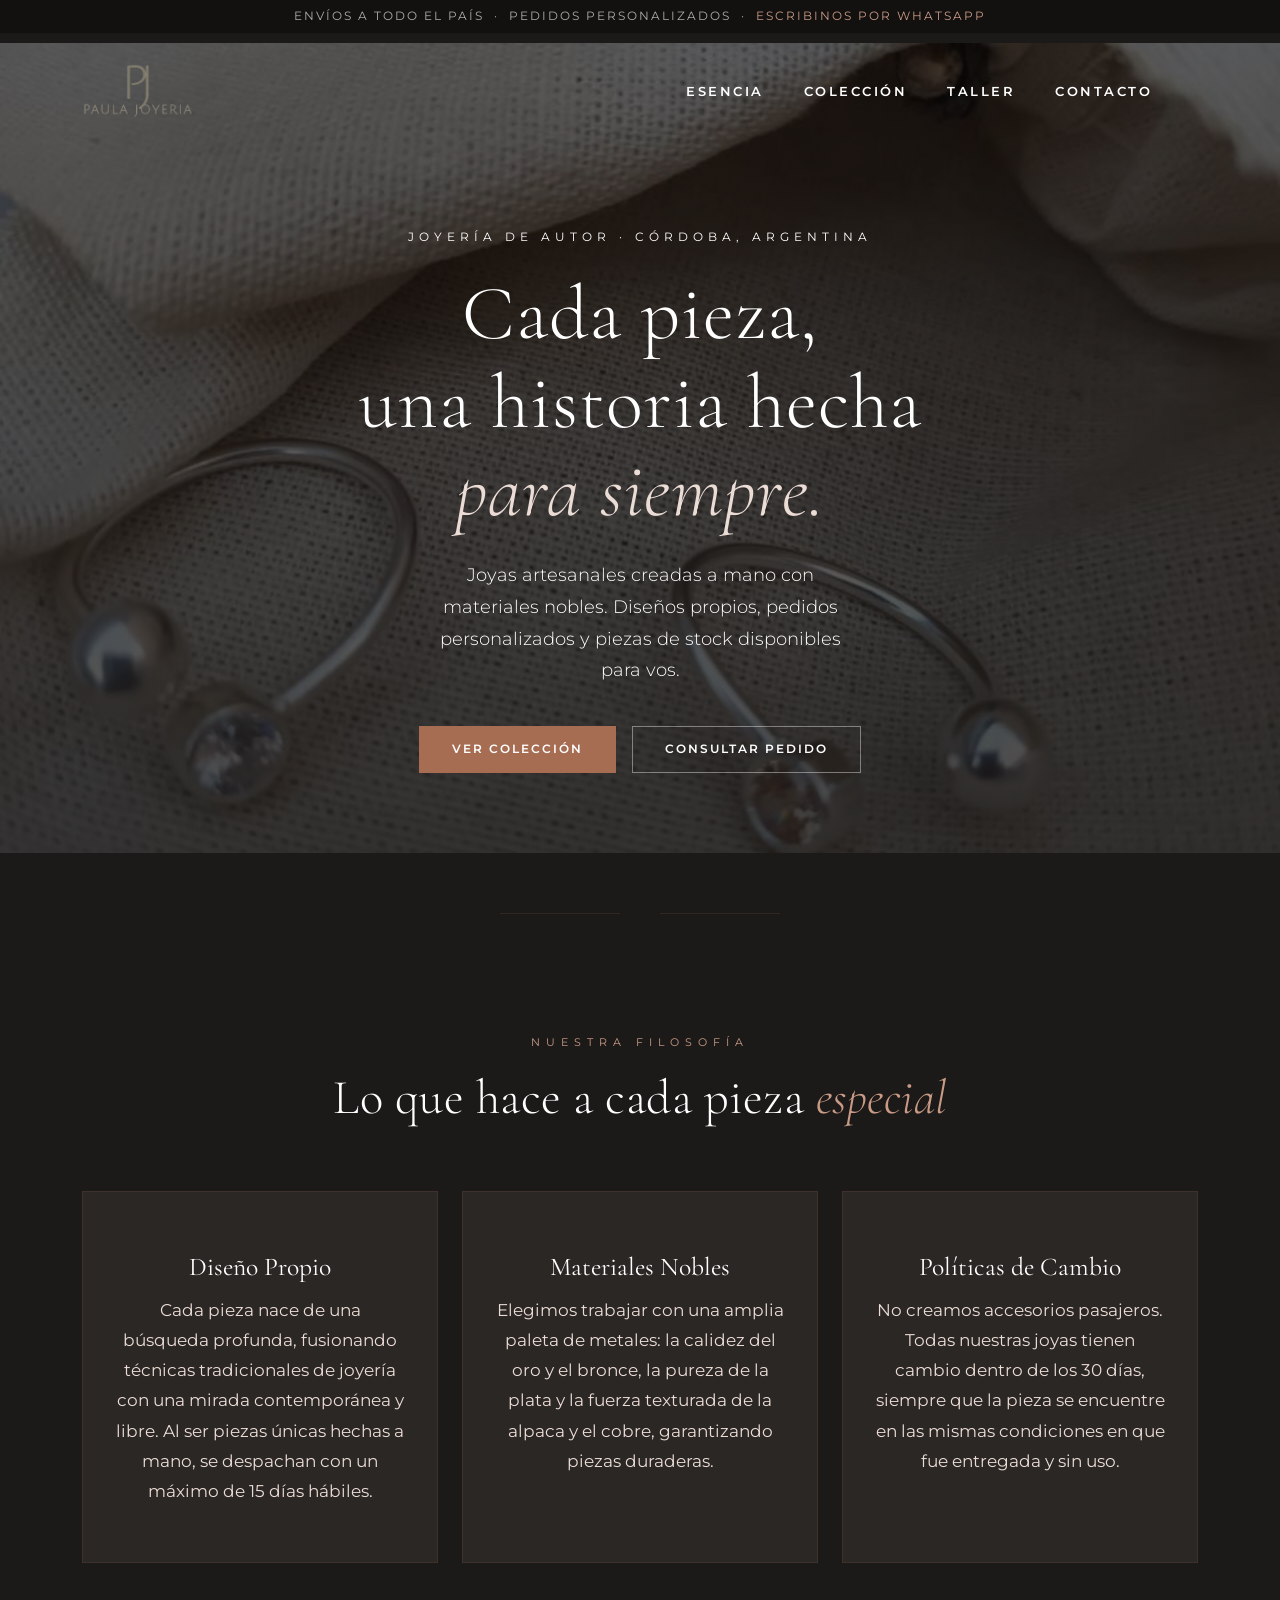
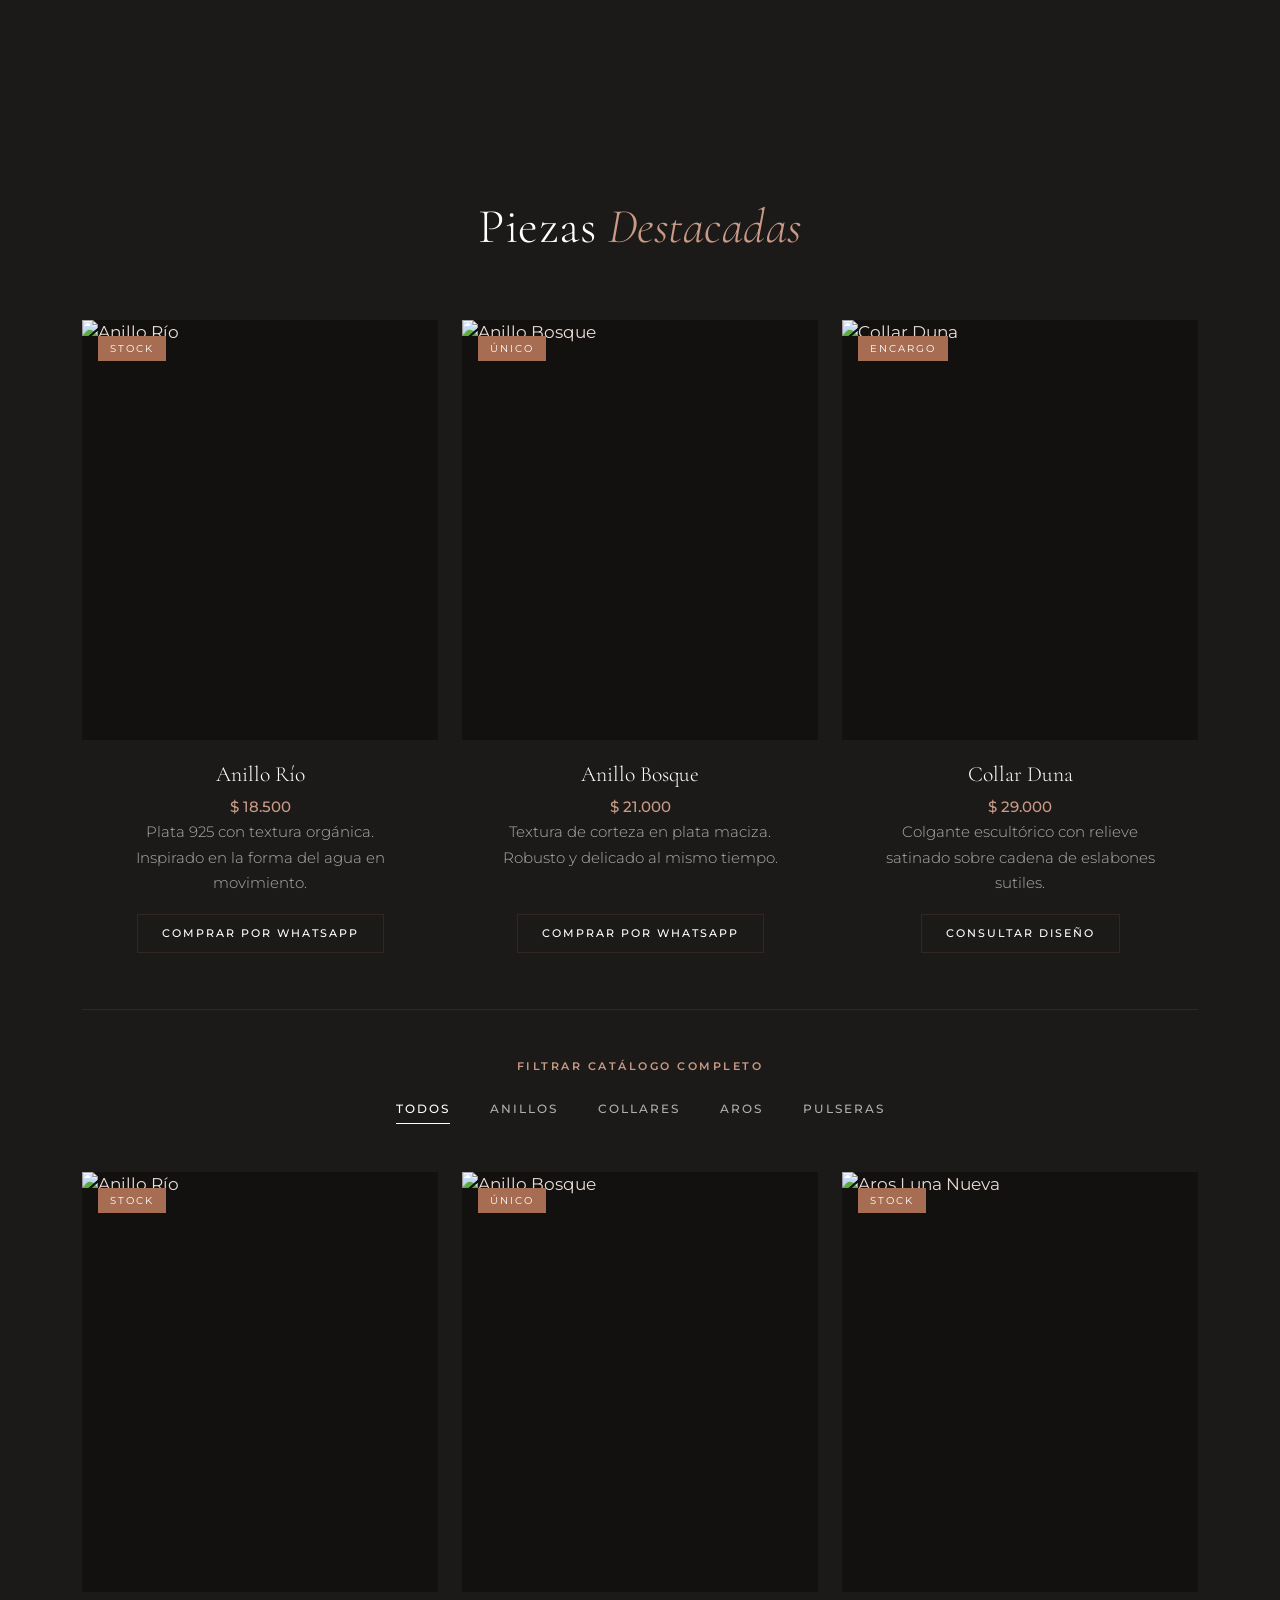
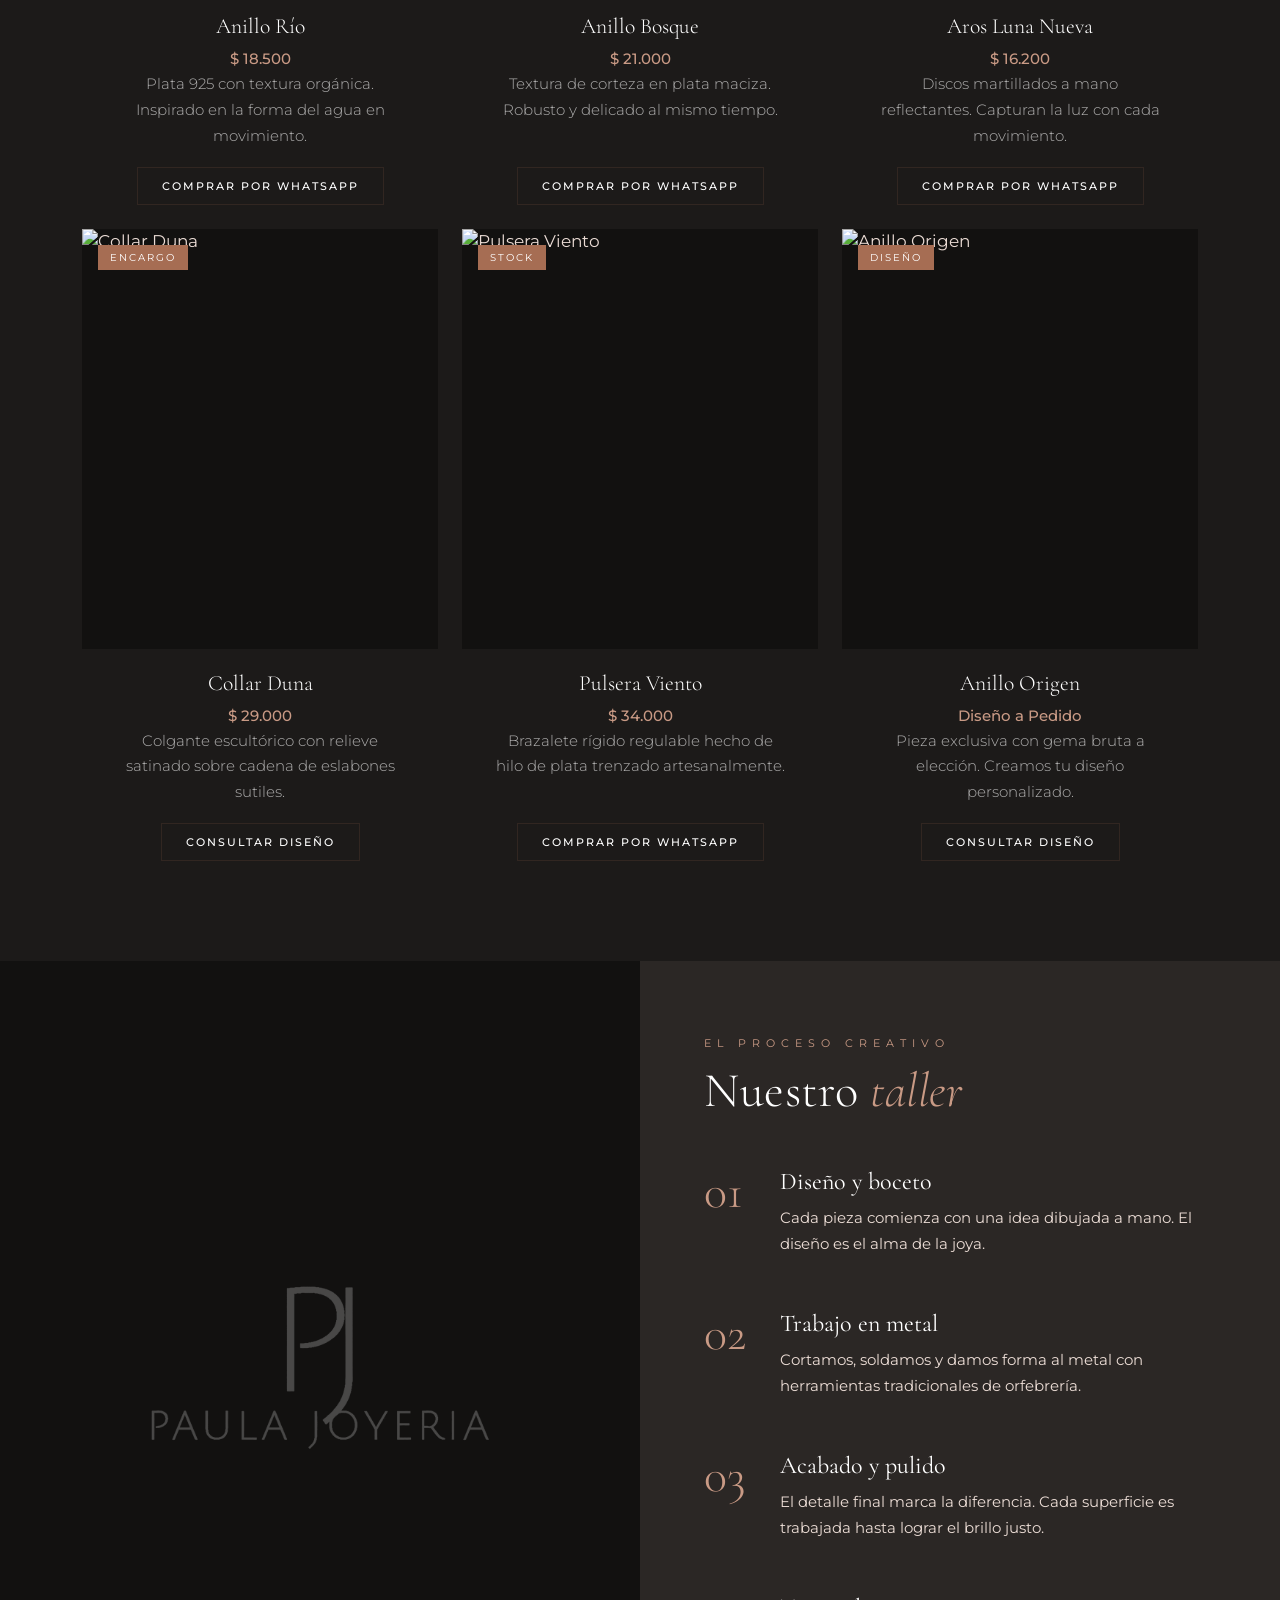
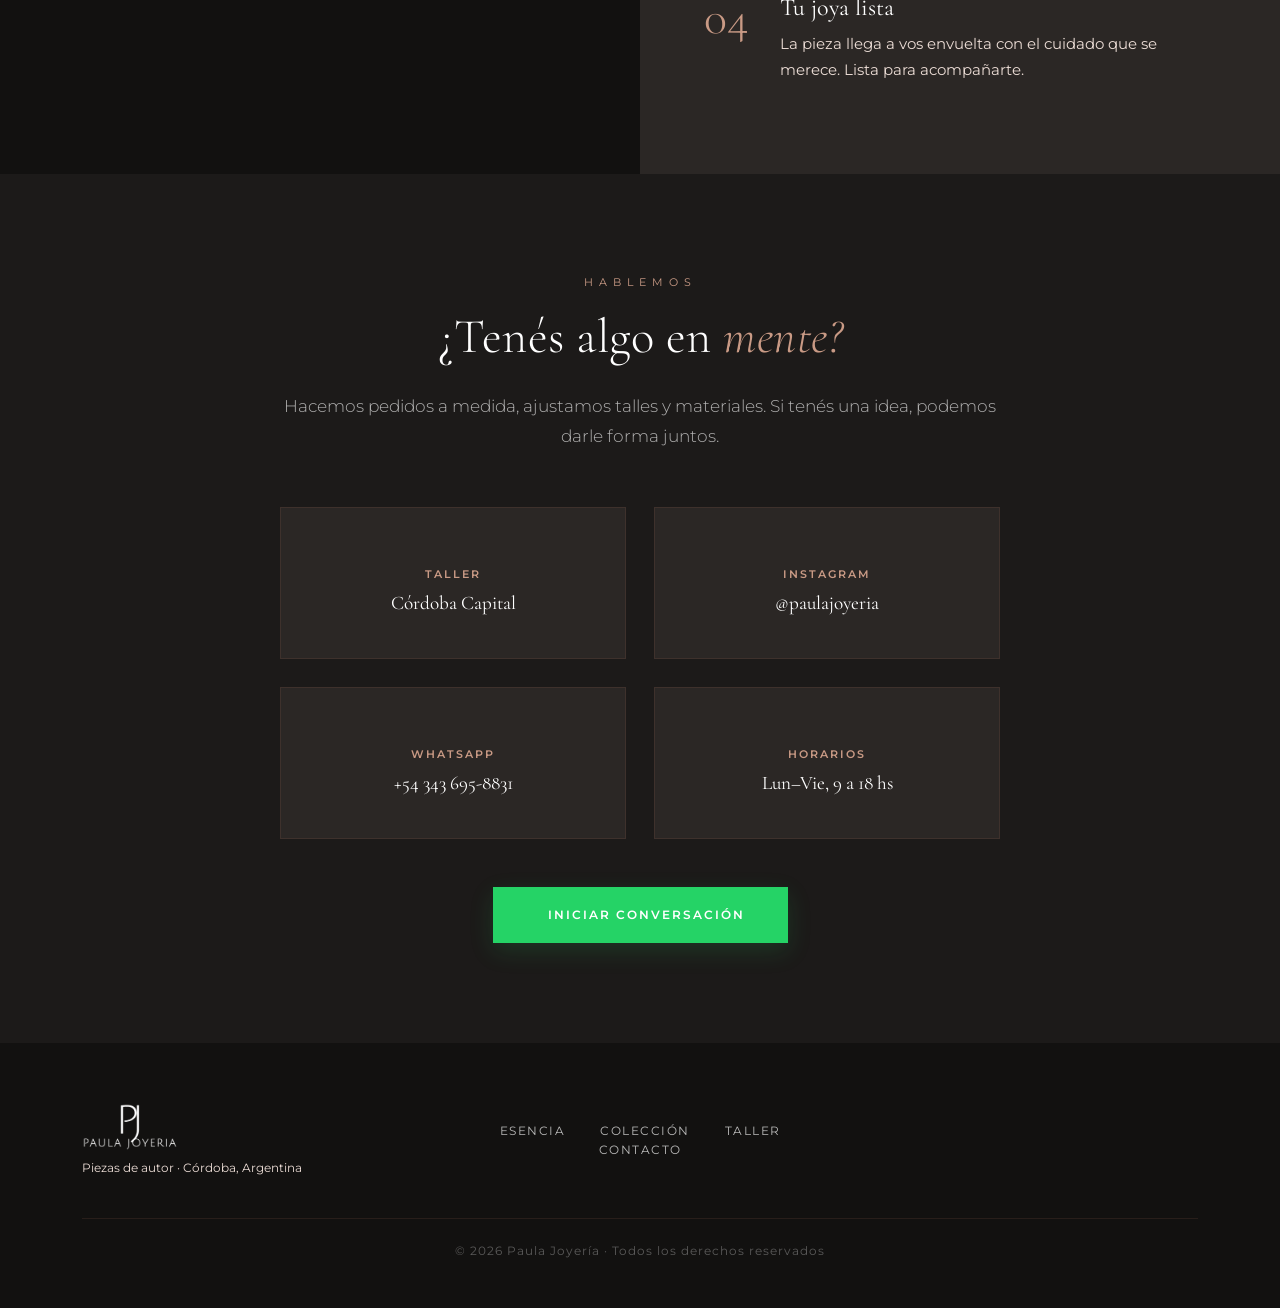
==== commit 776aa98f: "Add files via upload" ====
--- a/index.html
+++ b/index.html
@@ -67,8 +67,8 @@
     <div class="hero-eyebrow">Joyería de Autor · Córdoba, Argentina</div>
     <h1 class="hero-titulo">
       Cada pieza,<br/>
-      una historia<br/>
-      <em>única.</em>
+      una historia hecha<br/>
+      <em>para siempre.</em>
     </h1>
     <p class="hero-subtitulo">
       Joyas artesanales creadas a mano con materiales nobles. Diseños propios, pedidos personalizados y piezas de stock disponibles para vos.
--- a/style.css
+++ b/style.css
@@ -29,14 +29,14 @@
    PALETA CLARA (Se activa con la clase .light-mode)
 ============================================= */
 body.light-mode {
-  --bg-principal:  #fbfaf7;       /* Marfil original de día */
-  --bg-secundario: #ffffff;       /* Blanco puro para que resalten las tarjetas */
-  --bg-bloque:     #f4efe8;       /* Crema suave para taller/footer */
-  --texto-puro:    #1c1a19;       /* Carbón para títulos legibles */
-  --texto-suave:   #5a524e;       /* Gris cálido para bloques de texto */
-  --texto-mutado:  #8e8e8e;       /* Gris apagado para descripciones secundarias */
-  --borde:         rgba(166, 109, 83, 0.2);
-  --filtro-hero:   brightness(0.9) contrast(1.02); /* El hero se adapta a la luz del día */
+  --bg-principal:  #e3ded7;       /* <-- Antes era blanco/crema claro. Ahora es un tono cemento/arena apagado muy premium */
+  --bg-secundario: #f4efe8;       /* Un crema suave para que las tarjetas resalten sobre el fondo */
+  --bg-bloque:     #d7d1c7;       /* Un tono un toque más oscuro para bloques como el taller */
+  --texto-puro:    #1c1a19;       /* Mantenés el carbón profundo para el texto */
+  --texto-suave:   #4a4542; 
+  --texto-mutado:  rgba(28, 26, 25, 0.7);
+  --borde:         rgba(166, 109, 83, 0.25);
+  --filtro-hero:   brightness(0.75) contrast(1);
 }
 
 /* =============================================
@@ -795,9 +795,9 @@
 .taller-logo-oscuro { opacity: 0.18; }
 .taller-logo-claro  { opacity: 0; }
 
-body.light-mode .taller-logo-oscuro { opacity: 0; }
-body.light-mode .taller-logo-claro  { opacity: 0.22; }
-
+/* En modo claro, el fondo ahora es más oscurito, así que el logo OSCURO va a resaltar impecable */
+body.light-mode .taller-logo-oscuro { opacity: 0.35; } /* Subimos un toque la opacidad para que se note el diseño sobre el fondo arena */
+body.light-mode .taller-logo-claro  { opacity: 0; }
 /* =============================================
    LIGHT MODE — OVERRIDES COMPLETOS
 ============================================= */
@@ -996,4 +996,4 @@
   .contacto-grid { grid-template-columns: 1fr; }
   .navbar-logo { height: 42px; }
   .producto-card-img { height: 320px; }
-}+}
